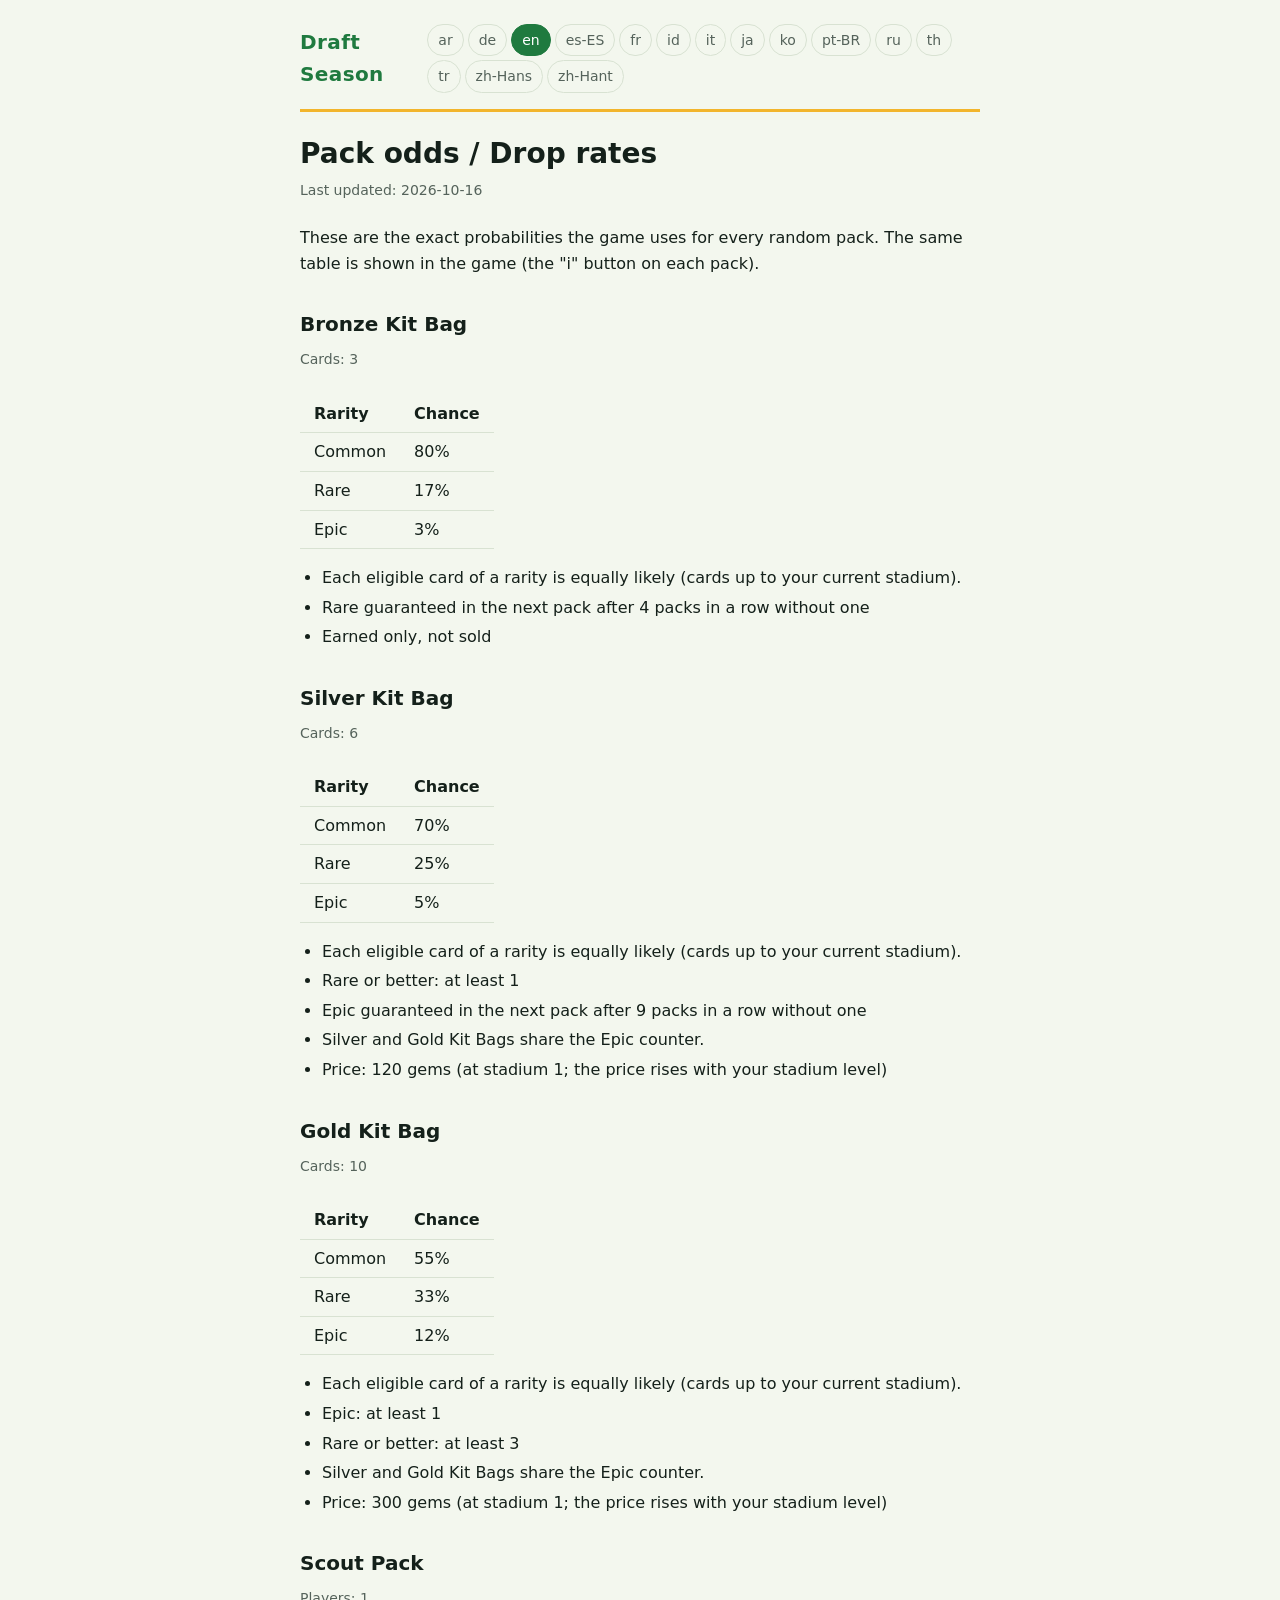
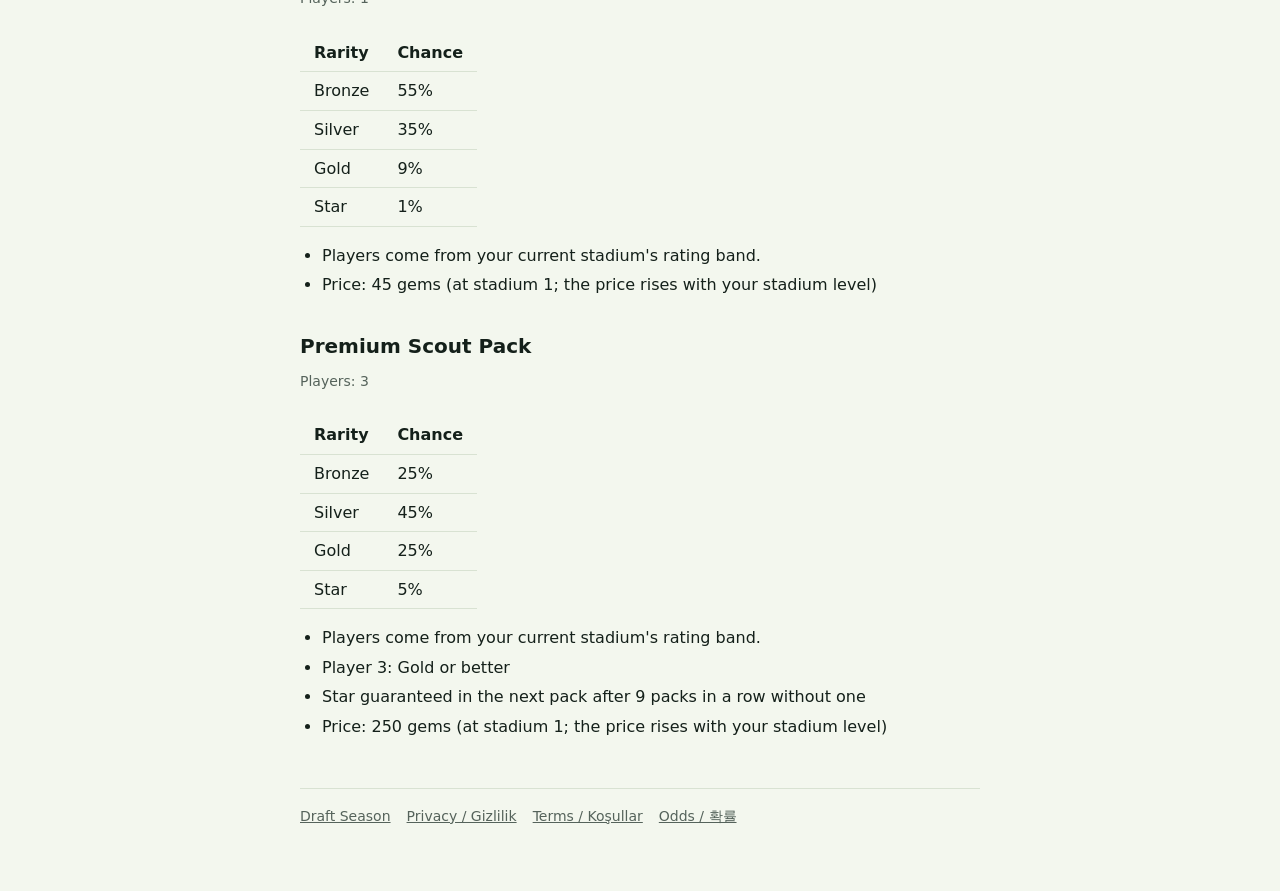
==== odds/index.html @ 4f1995ec "ZTE-602: odds / drop rates page (generated), footer links" ====
<!doctype html>
<html lang="en" data-root="../">
<head>
<meta charset="utf-8">
<meta name="viewport" content="width=device-width, initial-scale=1">
<title>Pack odds / Drop rates · Draft Season</title>
<meta name="description" content="Draft Season pack odds and drop rates.">
<link rel="stylesheet" href="../style.css">
<style>html[data-lang] [lang]:not(html){display:none} html[data-lang="ar"] [lang="ar"]:not(html){display:block} html[data-lang="de"] [lang="de"]:not(html){display:block} html[data-lang="en"] [lang="en"]:not(html){display:block} html[data-lang="es-ES"] [lang="es-ES"]:not(html){display:block} html[data-lang="fr"] [lang="fr"]:not(html){display:block} html[data-lang="id"] [lang="id"]:not(html){display:block} html[data-lang="it"] [lang="it"]:not(html){display:block} html[data-lang="ja"] [lang="ja"]:not(html){display:block} html[data-lang="ko"] [lang="ko"]:not(html){display:block} html[data-lang="pt-BR"] [lang="pt-BR"]:not(html){display:block} html[data-lang="ru"] [lang="ru"]:not(html){display:block} html[data-lang="th"] [lang="th"]:not(html){display:block} html[data-lang="tr"] [lang="tr"]:not(html){display:block} html[data-lang="zh-Hans"] [lang="zh-Hans"]:not(html){display:block} html[data-lang="zh-Hant"] [lang="zh-Hant"]:not(html){display:block} .langs{flex-wrap:wrap} table{border-collapse:collapse;margin:8px 0} td,th{padding:6px 14px;border-bottom:1px solid var(--line);text-align:left} .pack{margin:24px 0}</style>
<!-- GENERATED by Tools/OddsPage/gen_odds_page.py in the game repo from packs.csv. Do not edit by hand. -->
</head>
<body>
<div class="wrap">
<header class="top">
  <a class="brand" href="../">Draft Season</a>
  <nav class="langs" aria-label="Language"><a href="?lang=ar" hreflang="ar">ar</a><a href="?lang=de" hreflang="de">de</a><a href="?lang=en" hreflang="en">en</a><a href="?lang=es-ES" hreflang="es-ES">es-ES</a><a href="?lang=fr" hreflang="fr">fr</a><a href="?lang=id" hreflang="id">id</a><a href="?lang=it" hreflang="it">it</a><a href="?lang=ja" hreflang="ja">ja</a><a href="?lang=ko" hreflang="ko">ko</a><a href="?lang=pt-BR" hreflang="pt-BR">pt-BR</a><a href="?lang=ru" hreflang="ru">ru</a><a href="?lang=th" hreflang="th">th</a><a href="?lang=tr" hreflang="tr">tr</a><a href="?lang=zh-Hans" hreflang="zh-Hans">zh-Hans</a><a href="?lang=zh-Hant" hreflang="zh-Hant">zh-Hant</a></nav>
</header>
<main>
<article lang="ar" dir="rtl"><h1>Pack odds / Drop rates</h1><p class="meta">Last updated: 2026-10-16</p><p>These are the exact probabilities the game uses for every random pack. The same table is shown in the game (the &quot;i&quot; button on each pack).</p><section class="pack"><h2>حقيبة برونزية</h2>
<p class="meta">البطاقات: 3</p>
<table><thead><tr><th>Rarity</th><th>Chance</th></tr></thead><tbody>
<tr><td>عادية</td><td>80%</td></tr>
<tr><td>نادرة</td><td>17%</td></tr>
<tr><td>ملحمية</td><td>3%</td></tr>
</tbody></table><ul>
<li>كل بطاقة مؤهلة من نفس الندرة لها الفرصة نفسها (البطاقات حتى ملعبك الحالي).</li>
<li>نادرة مضمونة في الحزمة التالية بعد 4 حزم متتالية بدونها</li>
<li>تُكسب فقط، لا تُباع</li>
</ul></section><section class="pack"><h2>حقيبة فضية</h2>
<p class="meta">البطاقات: 6</p>
<table><thead><tr><th>Rarity</th><th>Chance</th></tr></thead><tbody>
<tr><td>عادية</td><td>70%</td></tr>
<tr><td>نادرة</td><td>25%</td></tr>
<tr><td>ملحمية</td><td>5%</td></tr>
</tbody></table><ul>
<li>كل بطاقة مؤهلة من نفس الندرة لها الفرصة نفسها (البطاقات حتى ملعبك الحالي).</li>
<li>نادرة أو أفضل: 1 على الأقل</li>
<li>ملحمية مضمونة في الحزمة التالية بعد 9 حزم متتالية بدونها</li>
<li>تتشارك الحقيبتان الفضية والذهبية عدّاد الملحمية.</li>
<li>السعر: 120 جوهرة (at stadium 1; the price rises with your stadium level)</li>
</ul></section><section class="pack"><h2>حقيبة ذهبية</h2>
<p class="meta">البطاقات: 10</p>
<table><thead><tr><th>Rarity</th><th>Chance</th></tr></thead><tbody>
<tr><td>عادية</td><td>55%</td></tr>
<tr><td>نادرة</td><td>33%</td></tr>
<tr><td>ملحمية</td><td>12%</td></tr>
</tbody></table><ul>
<li>كل بطاقة مؤهلة من نفس الندرة لها الفرصة نفسها (البطاقات حتى ملعبك الحالي).</li>
<li>ملحمية: 1 على الأقل</li>
<li>نادرة أو أفضل: 3 على الأقل</li>
<li>تتشارك الحقيبتان الفضية والذهبية عدّاد الملحمية.</li>
<li>السعر: 300 جوهرة (at stadium 1; the price rises with your stadium level)</li>
</ul></section><section class="pack"><h2>حزمة الكشّاف</h2>
<p class="meta">اللاعبون: 1</p>
<table><thead><tr><th>Rarity</th><th>Chance</th></tr></thead><tbody>
<tr><td>برونزي</td><td>55%</td></tr>
<tr><td>فضي</td><td>35%</td></tr>
<tr><td>ذهبي</td><td>9%</td></tr>
<tr><td>نجم</td><td>1%</td></tr>
</tbody></table><ul>
<li>يأتي اللاعبون من نطاق تقييم ملعبك الحالي.</li>
<li>السعر: 45 جوهرة (at stadium 1; the price rises with your stadium level)</li>
</ul></section><section class="pack"><h2>حزمة كشّاف بريميوم</h2>
<p class="meta">اللاعبون: 3</p>
<table><thead><tr><th>Rarity</th><th>Chance</th></tr></thead><tbody>
<tr><td>برونزي</td><td>25%</td></tr>
<tr><td>فضي</td><td>45%</td></tr>
<tr><td>ذهبي</td><td>25%</td></tr>
<tr><td>نجم</td><td>5%</td></tr>
</tbody></table><ul>
<li>يأتي اللاعبون من نطاق تقييم ملعبك الحالي.</li>
<li>اللاعب 3: ذهبي أو أفضل</li>
<li>نجم مضمون في الحزمة التالية بعد 9 حزم متتالية بدونه</li>
<li>السعر: 250 جوهرة (at stadium 1; the price rises with your stadium level)</li>
</ul></section></article>
<article lang="de"><h1>Pack odds / Drop rates</h1><p class="meta">Last updated: 2026-10-16</p><p>These are the exact probabilities the game uses for every random pack. The same table is shown in the game (the &quot;i&quot; button on each pack).</p><section class="pack"><h2>Bronze-Pack</h2>
<p class="meta">Karten: 3</p>
<table><thead><tr><th>Rarity</th><th>Chance</th></tr></thead><tbody>
<tr><td>Gewöhnlich</td><td>80%</td></tr>
<tr><td>Selten</td><td>17%</td></tr>
<tr><td>Episch</td><td>3%</td></tr>
</tbody></table><ul>
<li>Jede passende Karte einer Seltenheit ist gleich wahrscheinlich (Karten bis zu deinem aktuellen Stadion).</li>
<li>Seltene Karte garantiert im nächsten Pack, wenn 4 Packs in Folge keine hatten</li>
<li>Nur verdienbar, nicht käuflich</li>
</ul></section><section class="pack"><h2>Silber-Pack</h2>
<p class="meta">Karten: 6</p>
<table><thead><tr><th>Rarity</th><th>Chance</th></tr></thead><tbody>
<tr><td>Gewöhnlich</td><td>70%</td></tr>
<tr><td>Selten</td><td>25%</td></tr>
<tr><td>Episch</td><td>5%</td></tr>
</tbody></table><ul>
<li>Jede passende Karte einer Seltenheit ist gleich wahrscheinlich (Karten bis zu deinem aktuellen Stadion).</li>
<li>Selten oder besser: mindestens 1</li>
<li>Epische Karte garantiert im nächsten Pack, wenn 9 Packs in Folge keine hatten</li>
<li>Silber- und Gold-Pack teilen sich den Episch-Zähler.</li>
<li>Preis: 120 Edelsteine (at stadium 1; the price rises with your stadium level)</li>
</ul></section><section class="pack"><h2>Gold-Pack</h2>
<p class="meta">Karten: 10</p>
<table><thead><tr><th>Rarity</th><th>Chance</th></tr></thead><tbody>
<tr><td>Gewöhnlich</td><td>55%</td></tr>
<tr><td>Selten</td><td>33%</td></tr>
<tr><td>Episch</td><td>12%</td></tr>
</tbody></table><ul>
<li>Jede passende Karte einer Seltenheit ist gleich wahrscheinlich (Karten bis zu deinem aktuellen Stadion).</li>
<li>Episch: mindestens 1</li>
<li>Selten oder besser: mindestens 3</li>
<li>Silber- und Gold-Pack teilen sich den Episch-Zähler.</li>
<li>Preis: 300 Edelsteine (at stadium 1; the price rises with your stadium level)</li>
</ul></section><section class="pack"><h2>Scout-Pack</h2>
<p class="meta">Spieler: 1</p>
<table><thead><tr><th>Rarity</th><th>Chance</th></tr></thead><tbody>
<tr><td>Bronze</td><td>55%</td></tr>
<tr><td>Silber</td><td>35%</td></tr>
<tr><td>Gold</td><td>9%</td></tr>
<tr><td>Star</td><td>1%</td></tr>
</tbody></table><ul>
<li>Spieler kommen aus dem Wertungsbereich deines aktuellen Stadions.</li>
<li>Preis: 45 Edelsteine (at stadium 1; the price rises with your stadium level)</li>
</ul></section><section class="pack"><h2>Premium-Scout-Pack</h2>
<p class="meta">Spieler: 3</p>
<table><thead><tr><th>Rarity</th><th>Chance</th></tr></thead><tbody>
<tr><td>Bronze</td><td>25%</td></tr>
<tr><td>Silber</td><td>45%</td></tr>
<tr><td>Gold</td><td>25%</td></tr>
<tr><td>Star</td><td>5%</td></tr>
</tbody></table><ul>
<li>Spieler kommen aus dem Wertungsbereich deines aktuellen Stadions.</li>
<li>Spieler 3: Gold oder besser</li>
<li>Star garantiert im nächsten Pack, wenn 9 Packs in Folge keinen hatten</li>
<li>Preis: 250 Edelsteine (at stadium 1; the price rises with your stadium level)</li>
</ul></section></article>
<article lang="en"><h1>Pack odds / Drop rates</h1><p class="meta">Last updated: 2026-10-16</p><p>These are the exact probabilities the game uses for every random pack. The same table is shown in the game (the &quot;i&quot; button on each pack).</p><section class="pack"><h2>Bronze Kit Bag</h2>
<p class="meta">Cards: 3</p>
<table><thead><tr><th>Rarity</th><th>Chance</th></tr></thead><tbody>
<tr><td>Common</td><td>80%</td></tr>
<tr><td>Rare</td><td>17%</td></tr>
<tr><td>Epic</td><td>3%</td></tr>
</tbody></table><ul>
<li>Each eligible card of a rarity is equally likely (cards up to your current stadium).</li>
<li>Rare guaranteed in the next pack after 4 packs in a row without one</li>
<li>Earned only, not sold</li>
</ul></section><section class="pack"><h2>Silver Kit Bag</h2>
<p class="meta">Cards: 6</p>
<table><thead><tr><th>Rarity</th><th>Chance</th></tr></thead><tbody>
<tr><td>Common</td><td>70%</td></tr>
<tr><td>Rare</td><td>25%</td></tr>
<tr><td>Epic</td><td>5%</td></tr>
</tbody></table><ul>
<li>Each eligible card of a rarity is equally likely (cards up to your current stadium).</li>
<li>Rare or better: at least 1</li>
<li>Epic guaranteed in the next pack after 9 packs in a row without one</li>
<li>Silver and Gold Kit Bags share the Epic counter.</li>
<li>Price: 120 gems (at stadium 1; the price rises with your stadium level)</li>
</ul></section><section class="pack"><h2>Gold Kit Bag</h2>
<p class="meta">Cards: 10</p>
<table><thead><tr><th>Rarity</th><th>Chance</th></tr></thead><tbody>
<tr><td>Common</td><td>55%</td></tr>
<tr><td>Rare</td><td>33%</td></tr>
<tr><td>Epic</td><td>12%</td></tr>
</tbody></table><ul>
<li>Each eligible card of a rarity is equally likely (cards up to your current stadium).</li>
<li>Epic: at least 1</li>
<li>Rare or better: at least 3</li>
<li>Silver and Gold Kit Bags share the Epic counter.</li>
<li>Price: 300 gems (at stadium 1; the price rises with your stadium level)</li>
</ul></section><section class="pack"><h2>Scout Pack</h2>
<p class="meta">Players: 1</p>
<table><thead><tr><th>Rarity</th><th>Chance</th></tr></thead><tbody>
<tr><td>Bronze</td><td>55%</td></tr>
<tr><td>Silver</td><td>35%</td></tr>
<tr><td>Gold</td><td>9%</td></tr>
<tr><td>Star</td><td>1%</td></tr>
</tbody></table><ul>
<li>Players come from your current stadium&#x27;s rating band.</li>
<li>Price: 45 gems (at stadium 1; the price rises with your stadium level)</li>
</ul></section><section class="pack"><h2>Premium Scout Pack</h2>
<p class="meta">Players: 3</p>
<table><thead><tr><th>Rarity</th><th>Chance</th></tr></thead><tbody>
<tr><td>Bronze</td><td>25%</td></tr>
<tr><td>Silver</td><td>45%</td></tr>
<tr><td>Gold</td><td>25%</td></tr>
<tr><td>Star</td><td>5%</td></tr>
</tbody></table><ul>
<li>Players come from your current stadium&#x27;s rating band.</li>
<li>Player 3: Gold or better</li>
<li>Star guaranteed in the next pack after 9 packs in a row without one</li>
<li>Price: 250 gems (at stadium 1; the price rises with your stadium level)</li>
</ul></section></article>
<article lang="es-ES"><h1>Pack odds / Drop rates</h1><p class="meta">Last updated: 2026-10-16</p><p>These are the exact probabilities the game uses for every random pack. The same table is shown in the game (the &quot;i&quot; button on each pack).</p><section class="pack"><h2>Bolsa de equipación de bronce</h2>
<p class="meta">Cartas: 3</p>
<table><thead><tr><th>Rarity</th><th>Chance</th></tr></thead><tbody>
<tr><td>Común</td><td>80%</td></tr>
<tr><td>Rara</td><td>17%</td></tr>
<tr><td>Épica</td><td>3%</td></tr>
</tbody></table><ul>
<li>Cada carta elegible de una rareza tiene la misma probabilidad (cartas hasta tu estadio actual).</li>
<li>Rara garantizada en el siguiente sobre tras 4 sobres seguidos sin ninguna</li>
<li>Solo se gana, no se vende</li>
</ul></section><section class="pack"><h2>Bolsa de equipación de plata</h2>
<p class="meta">Cartas: 6</p>
<table><thead><tr><th>Rarity</th><th>Chance</th></tr></thead><tbody>
<tr><td>Común</td><td>70%</td></tr>
<tr><td>Rara</td><td>25%</td></tr>
<tr><td>Épica</td><td>5%</td></tr>
</tbody></table><ul>
<li>Cada carta elegible de una rareza tiene la misma probabilidad (cartas hasta tu estadio actual).</li>
<li>Rara o mejor: al menos 1</li>
<li>Épica garantizada en el siguiente sobre tras 9 sobres seguidos sin ninguna</li>
<li>Las bolsas de equipación de plata y de oro comparten el contador de épicas.</li>
<li>Precio: 120 gemas (at stadium 1; the price rises with your stadium level)</li>
</ul></section><section class="pack"><h2>Bolsa de equipación de oro</h2>
<p class="meta">Cartas: 10</p>
<table><thead><tr><th>Rarity</th><th>Chance</th></tr></thead><tbody>
<tr><td>Común</td><td>55%</td></tr>
<tr><td>Rara</td><td>33%</td></tr>
<tr><td>Épica</td><td>12%</td></tr>
</tbody></table><ul>
<li>Cada carta elegible de una rareza tiene la misma probabilidad (cartas hasta tu estadio actual).</li>
<li>Épica: al menos 1</li>
<li>Rara o mejor: al menos 3</li>
<li>Las bolsas de equipación de plata y de oro comparten el contador de épicas.</li>
<li>Precio: 300 gemas (at stadium 1; the price rises with your stadium level)</li>
</ul></section><section class="pack"><h2>Sobre de ojeador</h2>
<p class="meta">Jugadores: 1</p>
<table><thead><tr><th>Rarity</th><th>Chance</th></tr></thead><tbody>
<tr><td>Bronce</td><td>55%</td></tr>
<tr><td>Plata</td><td>35%</td></tr>
<tr><td>Oro</td><td>9%</td></tr>
<tr><td>Estrella</td><td>1%</td></tr>
</tbody></table><ul>
<li>Los jugadores salen de la franja de valoración de tu estadio actual.</li>
<li>Precio: 45 gemas (at stadium 1; the price rises with your stadium level)</li>
</ul></section><section class="pack"><h2>Sobre de ojeador Premium</h2>
<p class="meta">Jugadores: 3</p>
<table><thead><tr><th>Rarity</th><th>Chance</th></tr></thead><tbody>
<tr><td>Bronce</td><td>25%</td></tr>
<tr><td>Plata</td><td>45%</td></tr>
<tr><td>Oro</td><td>25%</td></tr>
<tr><td>Estrella</td><td>5%</td></tr>
</tbody></table><ul>
<li>Los jugadores salen de la franja de valoración de tu estadio actual.</li>
<li>Jugador 3: Oro o mejor</li>
<li>Estrella garantizada en el siguiente sobre tras 9 sobres seguidos sin ninguna</li>
<li>Precio: 250 gemas (at stadium 1; the price rises with your stadium level)</li>
</ul></section></article>
<article lang="fr"><h1>Pack odds / Drop rates</h1><p class="meta">Last updated: 2026-10-16</p><p>These are the exact probabilities the game uses for every random pack. The same table is shown in the game (the &quot;i&quot; button on each pack).</p><section class="pack"><h2>Pack bronze</h2>
<p class="meta">Cartes : 3</p>
<table><thead><tr><th>Rarity</th><th>Chance</th></tr></thead><tbody>
<tr><td>Commune</td><td>80%</td></tr>
<tr><td>Rare</td><td>17%</td></tr>
<tr><td>Épique</td><td>3%</td></tr>
</tbody></table><ul>
<li>Chaque carte éligible d&#x27;une rareté a la même chance (cartes jusqu&#x27;à ton stade actuel).</li>
<li>Rare garantie dans le prochain pack après 4 packs d&#x27;affilée sans rare</li>
<li>Uniquement à gagner, non vendu</li>
</ul></section><section class="pack"><h2>Pack argent</h2>
<p class="meta">Cartes : 6</p>
<table><thead><tr><th>Rarity</th><th>Chance</th></tr></thead><tbody>
<tr><td>Commune</td><td>70%</td></tr>
<tr><td>Rare</td><td>25%</td></tr>
<tr><td>Épique</td><td>5%</td></tr>
</tbody></table><ul>
<li>Chaque carte éligible d&#x27;une rareté a la même chance (cartes jusqu&#x27;à ton stade actuel).</li>
<li>Rare ou mieux : au moins 1</li>
<li>Épique garantie dans le prochain pack après 9 packs d&#x27;affilée sans épique</li>
<li>Les packs argent et or partagent le compteur épique.</li>
<li>Prix : 120 gemmes (at stadium 1; the price rises with your stadium level)</li>
</ul></section><section class="pack"><h2>Pack or</h2>
<p class="meta">Cartes : 10</p>
<table><thead><tr><th>Rarity</th><th>Chance</th></tr></thead><tbody>
<tr><td>Commune</td><td>55%</td></tr>
<tr><td>Rare</td><td>33%</td></tr>
<tr><td>Épique</td><td>12%</td></tr>
</tbody></table><ul>
<li>Chaque carte éligible d&#x27;une rareté a la même chance (cartes jusqu&#x27;à ton stade actuel).</li>
<li>Épique : au moins 1</li>
<li>Rare ou mieux : au moins 3</li>
<li>Les packs argent et or partagent le compteur épique.</li>
<li>Prix : 300 gemmes (at stadium 1; the price rises with your stadium level)</li>
</ul></section><section class="pack"><h2>Pack Scout</h2>
<p class="meta">Joueurs : 1</p>
<table><thead><tr><th>Rarity</th><th>Chance</th></tr></thead><tbody>
<tr><td>Bronze</td><td>55%</td></tr>
<tr><td>Argent</td><td>35%</td></tr>
<tr><td>Or</td><td>9%</td></tr>
<tr><td>Star</td><td>1%</td></tr>
</tbody></table><ul>
<li>Les joueurs viennent de la tranche de niveau de ton stade actuel.</li>
<li>Prix : 45 gemmes (at stadium 1; the price rises with your stadium level)</li>
</ul></section><section class="pack"><h2>Pack Scout Premium</h2>
<p class="meta">Joueurs : 3</p>
<table><thead><tr><th>Rarity</th><th>Chance</th></tr></thead><tbody>
<tr><td>Bronze</td><td>25%</td></tr>
<tr><td>Argent</td><td>45%</td></tr>
<tr><td>Or</td><td>25%</td></tr>
<tr><td>Star</td><td>5%</td></tr>
</tbody></table><ul>
<li>Les joueurs viennent de la tranche de niveau de ton stade actuel.</li>
<li>Joueur 3 : Or ou mieux</li>
<li>Star garantie dans le prochain pack après 9 packs d&#x27;affilée sans star</li>
<li>Prix : 250 gemmes (at stadium 1; the price rises with your stadium level)</li>
</ul></section></article>
<article lang="id"><h1>Pack odds / Drop rates</h1><p class="meta">Last updated: 2026-10-16</p><p>These are the exact probabilities the game uses for every random pack. The same table is shown in the game (the &quot;i&quot; button on each pack).</p><section class="pack"><h2>Tas Kit Perunggu</h2>
<p class="meta">Kartu: 3</p>
<table><thead><tr><th>Rarity</th><th>Chance</th></tr></thead><tbody>
<tr><td>Biasa</td><td>80%</td></tr>
<tr><td>Langka</td><td>17%</td></tr>
<tr><td>Epik</td><td>3%</td></tr>
</tbody></table><ul>
<li>Setiap kartu yang memenuhi syarat dalam satu kelangkaan berpeluang sama (kartu hingga stadionmu saat ini).</li>
<li>Langka dijamin di paket berikutnya setelah 4 paket berturut-turut tanpa langka</li>
<li>Hanya didapat, tidak dijual</li>
</ul></section><section class="pack"><h2>Tas Kit Perak</h2>
<p class="meta">Kartu: 6</p>
<table><thead><tr><th>Rarity</th><th>Chance</th></tr></thead><tbody>
<tr><td>Biasa</td><td>70%</td></tr>
<tr><td>Langka</td><td>25%</td></tr>
<tr><td>Epik</td><td>5%</td></tr>
</tbody></table><ul>
<li>Setiap kartu yang memenuhi syarat dalam satu kelangkaan berpeluang sama (kartu hingga stadionmu saat ini).</li>
<li>Langka atau lebih: minimal 1</li>
<li>Epik dijamin di paket berikutnya setelah 9 paket berturut-turut tanpa epik</li>
<li>Tas Perak dan Emas berbagi penghitung Epik.</li>
<li>Harga: 120 permata (at stadium 1; the price rises with your stadium level)</li>
</ul></section><section class="pack"><h2>Tas Kit Emas</h2>
<p class="meta">Kartu: 10</p>
<table><thead><tr><th>Rarity</th><th>Chance</th></tr></thead><tbody>
<tr><td>Biasa</td><td>55%</td></tr>
<tr><td>Langka</td><td>33%</td></tr>
<tr><td>Epik</td><td>12%</td></tr>
</tbody></table><ul>
<li>Setiap kartu yang memenuhi syarat dalam satu kelangkaan berpeluang sama (kartu hingga stadionmu saat ini).</li>
<li>Epik: minimal 1</li>
<li>Langka atau lebih: minimal 3</li>
<li>Tas Perak dan Emas berbagi penghitung Epik.</li>
<li>Harga: 300 permata (at stadium 1; the price rises with your stadium level)</li>
</ul></section><section class="pack"><h2>Paket Scout</h2>
<p class="meta">Pemain: 1</p>
<table><thead><tr><th>Rarity</th><th>Chance</th></tr></thead><tbody>
<tr><td>Perunggu</td><td>55%</td></tr>
<tr><td>Perak</td><td>35%</td></tr>
<tr><td>Emas</td><td>9%</td></tr>
<tr><td>Bintang</td><td>1%</td></tr>
</tbody></table><ul>
<li>Pemain berasal dari rentang rating stadionmu saat ini.</li>
<li>Harga: 45 permata (at stadium 1; the price rises with your stadium level)</li>
</ul></section><section class="pack"><h2>Paket Scout Premium</h2>
<p class="meta">Pemain: 3</p>
<table><thead><tr><th>Rarity</th><th>Chance</th></tr></thead><tbody>
<tr><td>Perunggu</td><td>25%</td></tr>
<tr><td>Perak</td><td>45%</td></tr>
<tr><td>Emas</td><td>25%</td></tr>
<tr><td>Bintang</td><td>5%</td></tr>
</tbody></table><ul>
<li>Pemain berasal dari rentang rating stadionmu saat ini.</li>
<li>Pemain 3: Emas atau lebih</li>
<li>Bintang dijamin di paket berikutnya setelah 9 paket berturut-turut tanpa bintang</li>
<li>Harga: 250 permata (at stadium 1; the price rises with your stadium level)</li>
</ul></section></article>
<article lang="it"><h1>Pack odds / Drop rates</h1><p class="meta">Last updated: 2026-10-16</p><p>These are the exact probabilities the game uses for every random pack. The same table is shown in the game (the &quot;i&quot; button on each pack).</p><section class="pack"><h2>Borsa kit bronzo</h2>
<p class="meta">Carte: 3</p>
<table><thead><tr><th>Rarity</th><th>Chance</th></tr></thead><tbody>
<tr><td>Comune</td><td>80%</td></tr>
<tr><td>Rara</td><td>17%</td></tr>
<tr><td>Epica</td><td>3%</td></tr>
</tbody></table><ul>
<li>Ogni carta idonea di una rarità ha la stessa probabilità (carte fino al tuo stadio attuale).</li>
<li>Rara garantita nel pacchetto successivo dopo 4 pacchetti di fila senza</li>
<li>Solo da guadagnare, non in vendita</li>
</ul></section><section class="pack"><h2>Borsa kit argento</h2>
<p class="meta">Carte: 6</p>
<table><thead><tr><th>Rarity</th><th>Chance</th></tr></thead><tbody>
<tr><td>Comune</td><td>70%</td></tr>
<tr><td>Rara</td><td>25%</td></tr>
<tr><td>Epica</td><td>5%</td></tr>
</tbody></table><ul>
<li>Ogni carta idonea di una rarità ha la stessa probabilità (carte fino al tuo stadio attuale).</li>
<li>Rara o superiore: almeno 1</li>
<li>Epica garantita nel pacchetto successivo dopo 9 pacchetti di fila senza</li>
<li>Le borse kit argento e oro condividono il contatore epico.</li>
<li>Prezzo: 120 gemme (at stadium 1; the price rises with your stadium level)</li>
</ul></section><section class="pack"><h2>Borsa kit oro</h2>
<p class="meta">Carte: 10</p>
<table><thead><tr><th>Rarity</th><th>Chance</th></tr></thead><tbody>
<tr><td>Comune</td><td>55%</td></tr>
<tr><td>Rara</td><td>33%</td></tr>
<tr><td>Epica</td><td>12%</td></tr>
</tbody></table><ul>
<li>Ogni carta idonea di una rarità ha la stessa probabilità (carte fino al tuo stadio attuale).</li>
<li>Epica: almeno 1</li>
<li>Rara o superiore: almeno 3</li>
<li>Le borse kit argento e oro condividono il contatore epico.</li>
<li>Prezzo: 300 gemme (at stadium 1; the price rises with your stadium level)</li>
</ul></section><section class="pack"><h2>Pacchetto Scout</h2>
<p class="meta">Giocatori: 1</p>
<table><thead><tr><th>Rarity</th><th>Chance</th></tr></thead><tbody>
<tr><td>Bronzo</td><td>55%</td></tr>
<tr><td>Argento</td><td>35%</td></tr>
<tr><td>Oro</td><td>9%</td></tr>
<tr><td>Stella</td><td>1%</td></tr>
</tbody></table><ul>
<li>I giocatori arrivano dalla fascia di valutazione del tuo stadio attuale.</li>
<li>Prezzo: 45 gemme (at stadium 1; the price rises with your stadium level)</li>
</ul></section><section class="pack"><h2>Pacchetto Scout Premium</h2>
<p class="meta">Giocatori: 3</p>
<table><thead><tr><th>Rarity</th><th>Chance</th></tr></thead><tbody>
<tr><td>Bronzo</td><td>25%</td></tr>
<tr><td>Argento</td><td>45%</td></tr>
<tr><td>Oro</td><td>25%</td></tr>
<tr><td>Stella</td><td>5%</td></tr>
</tbody></table><ul>
<li>I giocatori arrivano dalla fascia di valutazione del tuo stadio attuale.</li>
<li>Giocatore 3: Oro o superiore</li>
<li>Stella garantita nel pacchetto successivo dopo 9 pacchetti di fila senza</li>
<li>Prezzo: 250 gemme (at stadium 1; the price rises with your stadium level)</li>
</ul></section></article>
<article lang="ja"><h1>Pack odds / Drop rates</h1><p class="meta">Last updated: 2026-10-16</p><p>These are the exact probabilities the game uses for every random pack. The same table is shown in the game (the &quot;i&quot; button on each pack).</p><section class="pack"><h2>ブロンズキットバッグ</h2>
<p class="meta">カード: 3</p>
<table><thead><tr><th>Rarity</th><th>Chance</th></tr></thead><tbody>
<tr><td>コモン</td><td>80%</td></tr>
<tr><td>レア</td><td>17%</td></tr>
<tr><td>エピック</td><td>3%</td></tr>
</tbody></table><ul>
<li>同じレアリティの対象カードはすべて同じ確率です(現在のスタジアムまでのカード)。</li>
<li>4パック連続でレアなしなら次のパックでレア確定</li>
<li>入手のみ・販売なし</li>
</ul></section><section class="pack"><h2>シルバーキットバッグ</h2>
<p class="meta">カード: 6</p>
<table><thead><tr><th>Rarity</th><th>Chance</th></tr></thead><tbody>
<tr><td>コモン</td><td>70%</td></tr>
<tr><td>レア</td><td>25%</td></tr>
<tr><td>エピック</td><td>5%</td></tr>
</tbody></table><ul>
<li>同じレアリティの対象カードはすべて同じ確率です(現在のスタジアムまでのカード)。</li>
<li>レア以上: 最低1枚</li>
<li>9パック連続でエピックなしなら次のパックでエピック確定</li>
<li>シルバーとゴールドのバッグはエピックカウンターを共有します。</li>
<li>価格: ジェム120 (at stadium 1; the price rises with your stadium level)</li>
</ul></section><section class="pack"><h2>ゴールドキットバッグ</h2>
<p class="meta">カード: 10</p>
<table><thead><tr><th>Rarity</th><th>Chance</th></tr></thead><tbody>
<tr><td>コモン</td><td>55%</td></tr>
<tr><td>レア</td><td>33%</td></tr>
<tr><td>エピック</td><td>12%</td></tr>
</tbody></table><ul>
<li>同じレアリティの対象カードはすべて同じ確率です(現在のスタジアムまでのカード)。</li>
<li>エピック: 最低1枚</li>
<li>レア以上: 最低3枚</li>
<li>シルバーとゴールドのバッグはエピックカウンターを共有します。</li>
<li>価格: ジェム300 (at stadium 1; the price rises with your stadium level)</li>
</ul></section><section class="pack"><h2>スカウトパック</h2>
<p class="meta">選手: 1</p>
<table><thead><tr><th>Rarity</th><th>Chance</th></tr></thead><tbody>
<tr><td>ブロンズ</td><td>55%</td></tr>
<tr><td>シルバー</td><td>35%</td></tr>
<tr><td>ゴールド</td><td>9%</td></tr>
<tr><td>スター</td><td>1%</td></tr>
</tbody></table><ul>
<li>選手は現在のスタジアムの能力帯から選ばれます。</li>
<li>価格: ジェム45 (at stadium 1; the price rises with your stadium level)</li>
</ul></section><section class="pack"><h2>プレミアムスカウトパック</h2>
<p class="meta">選手: 3</p>
<table><thead><tr><th>Rarity</th><th>Chance</th></tr></thead><tbody>
<tr><td>ブロンズ</td><td>25%</td></tr>
<tr><td>シルバー</td><td>45%</td></tr>
<tr><td>ゴールド</td><td>25%</td></tr>
<tr><td>スター</td><td>5%</td></tr>
</tbody></table><ul>
<li>選手は現在のスタジアムの能力帯から選ばれます。</li>
<li>3人目: ゴールド以上</li>
<li>9パック連続でスターなしなら次のパックでスター確定</li>
<li>価格: ジェム250 (at stadium 1; the price rises with your stadium level)</li>
</ul></section></article>
<article lang="ko"><h1>팩 확률 / 드롭 확률</h1><p class="meta">최종 업데이트: 2026-10-16</p><p>게임에서 모든 랜덤 팩에 실제로 사용하는 확률입니다. 게임 내 각 팩의 &quot;i&quot; 버튼에서도 같은 표를 볼 수 있습니다.</p><section class="pack"><h2>브론즈 키트백</h2>
<p class="meta">카드: 3</p>
<table><thead><tr><th>등급</th><th>확률</th></tr></thead><tbody>
<tr><td>일반</td><td>80%</td></tr>
<tr><td>레어</td><td>17%</td></tr>
<tr><td>에픽</td><td>3%</td></tr>
</tbody></table><ul>
<li>같은 등급의 대상 카드는 모두 확률이 같습니다(현재 스타디움까지의 카드).</li>
<li>4팩 연속 레어가 없으면 다음 팩에 레어 확정</li>
<li>획득 전용, 판매 안 함</li>
</ul></section><section class="pack"><h2>실버 키트백</h2>
<p class="meta">카드: 6</p>
<table><thead><tr><th>등급</th><th>확률</th></tr></thead><tbody>
<tr><td>일반</td><td>70%</td></tr>
<tr><td>레어</td><td>25%</td></tr>
<tr><td>에픽</td><td>5%</td></tr>
</tbody></table><ul>
<li>같은 등급의 대상 카드는 모두 확률이 같습니다(현재 스타디움까지의 카드).</li>
<li>레어 이상: 최소 1장</li>
<li>9팩 연속 에픽이 없으면 다음 팩에 에픽 확정</li>
<li>실버와 골드 키트백은 에픽 카운터를 공유합니다.</li>
<li>가격: 보석 120 (스타디움 1 기준, 스타디움 레벨에 따라 가격이 오릅니다)</li>
</ul></section><section class="pack"><h2>골드 키트백</h2>
<p class="meta">카드: 10</p>
<table><thead><tr><th>등급</th><th>확률</th></tr></thead><tbody>
<tr><td>일반</td><td>55%</td></tr>
<tr><td>레어</td><td>33%</td></tr>
<tr><td>에픽</td><td>12%</td></tr>
</tbody></table><ul>
<li>같은 등급의 대상 카드는 모두 확률이 같습니다(현재 스타디움까지의 카드).</li>
<li>에픽: 최소 1장</li>
<li>레어 이상: 최소 3장</li>
<li>실버와 골드 키트백은 에픽 카운터를 공유합니다.</li>
<li>가격: 보석 300 (스타디움 1 기준, 스타디움 레벨에 따라 가격이 오릅니다)</li>
</ul></section><section class="pack"><h2>스카우트 팩</h2>
<p class="meta">선수: 1</p>
<table><thead><tr><th>등급</th><th>확률</th></tr></thead><tbody>
<tr><td>브론즈</td><td>55%</td></tr>
<tr><td>실버</td><td>35%</td></tr>
<tr><td>골드</td><td>9%</td></tr>
<tr><td>스타</td><td>1%</td></tr>
</tbody></table><ul>
<li>선수는 현재 스타디움의 능력치 구간에서 나옵니다.</li>
<li>가격: 보석 45 (스타디움 1 기준, 스타디움 레벨에 따라 가격이 오릅니다)</li>
</ul></section><section class="pack"><h2>프리미엄 스카우트 팩</h2>
<p class="meta">선수: 3</p>
<table><thead><tr><th>등급</th><th>확률</th></tr></thead><tbody>
<tr><td>브론즈</td><td>25%</td></tr>
<tr><td>실버</td><td>45%</td></tr>
<tr><td>골드</td><td>25%</td></tr>
<tr><td>스타</td><td>5%</td></tr>
</tbody></table><ul>
<li>선수는 현재 스타디움의 능력치 구간에서 나옵니다.</li>
<li>3번째 선수: 골드 이상</li>
<li>9팩 연속 스타가 없으면 다음 팩에 스타 확정</li>
<li>가격: 보석 250 (스타디움 1 기준, 스타디움 레벨에 따라 가격이 오릅니다)</li>
</ul></section></article>
<article lang="pt-BR"><h1>Pack odds / Drop rates</h1><p class="meta">Last updated: 2026-10-16</p><p>These are the exact probabilities the game uses for every random pack. The same table is shown in the game (the &quot;i&quot; button on each pack).</p><section class="pack"><h2>Mala de equipamento bronze</h2>
<p class="meta">Cartas: 3</p>
<table><thead><tr><th>Rarity</th><th>Chance</th></tr></thead><tbody>
<tr><td>Comum</td><td>80%</td></tr>
<tr><td>Rara</td><td>17%</td></tr>
<tr><td>Épica</td><td>3%</td></tr>
</tbody></table><ul>
<li>Cada carta elegível de uma raridade tem a mesma chance (cartas até o seu estádio atual).</li>
<li>Rara garantida no próximo pacote após 4 pacotes seguidos sem nenhuma</li>
<li>Só se ganha, não é vendido</li>
</ul></section><section class="pack"><h2>Mala de equipamento prata</h2>
<p class="meta">Cartas: 6</p>
<table><thead><tr><th>Rarity</th><th>Chance</th></tr></thead><tbody>
<tr><td>Comum</td><td>70%</td></tr>
<tr><td>Rara</td><td>25%</td></tr>
<tr><td>Épica</td><td>5%</td></tr>
</tbody></table><ul>
<li>Cada carta elegível de uma raridade tem a mesma chance (cartas até o seu estádio atual).</li>
<li>Rara ou melhor: pelo menos 1</li>
<li>Épica garantida no próximo pacote após 9 pacotes seguidos sem nenhuma</li>
<li>As malas prata e ouro compartilham o contador de épica.</li>
<li>Preço: 120 gemas (at stadium 1; the price rises with your stadium level)</li>
</ul></section><section class="pack"><h2>Mala de equipamento ouro</h2>
<p class="meta">Cartas: 10</p>
<table><thead><tr><th>Rarity</th><th>Chance</th></tr></thead><tbody>
<tr><td>Comum</td><td>55%</td></tr>
<tr><td>Rara</td><td>33%</td></tr>
<tr><td>Épica</td><td>12%</td></tr>
</tbody></table><ul>
<li>Cada carta elegível de uma raridade tem a mesma chance (cartas até o seu estádio atual).</li>
<li>Épica: pelo menos 1</li>
<li>Rara ou melhor: pelo menos 3</li>
<li>As malas prata e ouro compartilham o contador de épica.</li>
<li>Preço: 300 gemas (at stadium 1; the price rises with your stadium level)</li>
</ul></section><section class="pack"><h2>Pacote Olheiro</h2>
<p class="meta">Jogadores: 1</p>
<table><thead><tr><th>Rarity</th><th>Chance</th></tr></thead><tbody>
<tr><td>Bronze</td><td>55%</td></tr>
<tr><td>Prata</td><td>35%</td></tr>
<tr><td>Ouro</td><td>9%</td></tr>
<tr><td>Estrela</td><td>1%</td></tr>
</tbody></table><ul>
<li>Os jogadores vêm da faixa de avaliação do seu estádio atual.</li>
<li>Preço: 45 gemas (at stadium 1; the price rises with your stadium level)</li>
</ul></section><section class="pack"><h2>Pacote Olheiro Premium</h2>
<p class="meta">Jogadores: 3</p>
<table><thead><tr><th>Rarity</th><th>Chance</th></tr></thead><tbody>
<tr><td>Bronze</td><td>25%</td></tr>
<tr><td>Prata</td><td>45%</td></tr>
<tr><td>Ouro</td><td>25%</td></tr>
<tr><td>Estrela</td><td>5%</td></tr>
</tbody></table><ul>
<li>Os jogadores vêm da faixa de avaliação do seu estádio atual.</li>
<li>Jogador 3: Ouro ou melhor</li>
<li>Estrela garantida no próximo pacote após 9 pacotes seguidos sem nenhuma</li>
<li>Preço: 250 gemas (at stadium 1; the price rises with your stadium level)</li>
</ul></section></article>
<article lang="ru"><h1>Pack odds / Drop rates</h1><p class="meta">Last updated: 2026-10-16</p><p>These are the exact probabilities the game uses for every random pack. The same table is shown in the game (the &quot;i&quot; button on each pack).</p><section class="pack"><h2>Бронзовый комплект</h2>
<p class="meta">Карты: 3</p>
<table><thead><tr><th>Rarity</th><th>Chance</th></tr></thead><tbody>
<tr><td>Обычная</td><td>80%</td></tr>
<tr><td>Редкая</td><td>17%</td></tr>
<tr><td>Эпическая</td><td>3%</td></tr>
</tbody></table><ul>
<li>Все доступные карты одной редкости выпадают с равным шансом (карты до твоего текущего стадиона).</li>
<li>Редкая гарантирована в следующем наборе после 4 наборов подряд без неё</li>
<li>Только награда, не продаётся</li>
</ul></section><section class="pack"><h2>Серебряный комплект</h2>
<p class="meta">Карты: 6</p>
<table><thead><tr><th>Rarity</th><th>Chance</th></tr></thead><tbody>
<tr><td>Обычная</td><td>70%</td></tr>
<tr><td>Редкая</td><td>25%</td></tr>
<tr><td>Эпическая</td><td>5%</td></tr>
</tbody></table><ul>
<li>Все доступные карты одной редкости выпадают с равным шансом (карты до твоего текущего стадиона).</li>
<li>Редкая или выше: не меньше 1</li>
<li>Эпическая гарантирована в следующем наборе после 9 наборов подряд без неё</li>
<li>Серебряный и золотой комплекты делят счётчик эпических.</li>
<li>Цена: 120 кристаллов (at stadium 1; the price rises with your stadium level)</li>
</ul></section><section class="pack"><h2>Золотой комплект</h2>
<p class="meta">Карты: 10</p>
<table><thead><tr><th>Rarity</th><th>Chance</th></tr></thead><tbody>
<tr><td>Обычная</td><td>55%</td></tr>
<tr><td>Редкая</td><td>33%</td></tr>
<tr><td>Эпическая</td><td>12%</td></tr>
</tbody></table><ul>
<li>Все доступные карты одной редкости выпадают с равным шансом (карты до твоего текущего стадиона).</li>
<li>Эпическая: не меньше 1</li>
<li>Редкая или выше: не меньше 3</li>
<li>Серебряный и золотой комплекты делят счётчик эпических.</li>
<li>Цена: 300 кристаллов (at stadium 1; the price rises with your stadium level)</li>
</ul></section><section class="pack"><h2>Набор скаута</h2>
<p class="meta">Игроки: 1</p>
<table><thead><tr><th>Rarity</th><th>Chance</th></tr></thead><tbody>
<tr><td>Бронза</td><td>55%</td></tr>
<tr><td>Серебро</td><td>35%</td></tr>
<tr><td>Золото</td><td>9%</td></tr>
<tr><td>Звезда</td><td>1%</td></tr>
</tbody></table><ul>
<li>Игроки берутся из диапазона рейтинга твоего текущего стадиона.</li>
<li>Цена: 45 кристаллов (at stadium 1; the price rises with your stadium level)</li>
</ul></section><section class="pack"><h2>Набор премиум-скаута</h2>
<p class="meta">Игроки: 3</p>
<table><thead><tr><th>Rarity</th><th>Chance</th></tr></thead><tbody>
<tr><td>Бронза</td><td>25%</td></tr>
<tr><td>Серебро</td><td>45%</td></tr>
<tr><td>Золото</td><td>25%</td></tr>
<tr><td>Звезда</td><td>5%</td></tr>
</tbody></table><ul>
<li>Игроки берутся из диапазона рейтинга твоего текущего стадиона.</li>
<li>Игрок 3: золото или выше</li>
<li>Звезда гарантирована в следующем наборе после 9 наборов подряд без неё</li>
<li>Цена: 250 кристаллов (at stadium 1; the price rises with your stadium level)</li>
</ul></section></article>
<article lang="th"><h1>Pack odds / Drop rates</h1><p class="meta">Last updated: 2026-10-16</p><p>These are the exact probabilities the game uses for every random pack. The same table is shown in the game (the &quot;i&quot; button on each pack).</p><section class="pack"><h2>ถุงชุดบรอนซ์</h2>
<p class="meta">การ์ด: 3</p>
<table><thead><tr><th>Rarity</th><th>Chance</th></tr></thead><tbody>
<tr><td>ธรรมดา</td><td>80%</td></tr>
<tr><td>หายาก</td><td>17%</td></tr>
<tr><td>เอปิก</td><td>3%</td></tr>
</tbody></table><ul>
<li>การ์ดที่มีสิทธิ์ในระดับความหายากเดียวกันมีโอกาสเท่ากันทุกใบ (การ์ดจนถึงสนามปัจจุบันของคุณ)</li>
<li>รับประกันหายากในแพ็กถัดไป หากเปิดมาแล้ว 4 แพ็กติดกันโดยไม่ได้</li>
<li>ได้รับเท่านั้น ไม่มีขาย</li>
</ul></section><section class="pack"><h2>ถุงชุดซิลเวอร์</h2>
<p class="meta">การ์ด: 6</p>
<table><thead><tr><th>Rarity</th><th>Chance</th></tr></thead><tbody>
<tr><td>ธรรมดา</td><td>70%</td></tr>
<tr><td>หายาก</td><td>25%</td></tr>
<tr><td>เอปิก</td><td>5%</td></tr>
</tbody></table><ul>
<li>การ์ดที่มีสิทธิ์ในระดับความหายากเดียวกันมีโอกาสเท่ากันทุกใบ (การ์ดจนถึงสนามปัจจุบันของคุณ)</li>
<li>หายากขึ้นไป: อย่างน้อย 1</li>
<li>รับประกันเอปิกในแพ็กถัดไป หากเปิดมาแล้ว 9 แพ็กติดกันโดยไม่ได้</li>
<li>ถุงชุดซิลเวอร์และโกลด์ใช้ตัวนับเอปิกร่วมกัน</li>
<li>ราคา: 120 เพชร (at stadium 1; the price rises with your stadium level)</li>
</ul></section><section class="pack"><h2>ถุงชุดโกลด์</h2>
<p class="meta">การ์ด: 10</p>
<table><thead><tr><th>Rarity</th><th>Chance</th></tr></thead><tbody>
<tr><td>ธรรมดา</td><td>55%</td></tr>
<tr><td>หายาก</td><td>33%</td></tr>
<tr><td>เอปิก</td><td>12%</td></tr>
</tbody></table><ul>
<li>การ์ดที่มีสิทธิ์ในระดับความหายากเดียวกันมีโอกาสเท่ากันทุกใบ (การ์ดจนถึงสนามปัจจุบันของคุณ)</li>
<li>เอปิก: อย่างน้อย 1</li>
<li>หายากขึ้นไป: อย่างน้อย 3</li>
<li>ถุงชุดซิลเวอร์และโกลด์ใช้ตัวนับเอปิกร่วมกัน</li>
<li>ราคา: 300 เพชร (at stadium 1; the price rises with your stadium level)</li>
</ul></section><section class="pack"><h2>แพ็กแมวมอง</h2>
<p class="meta">นักเตะ: 1</p>
<table><thead><tr><th>Rarity</th><th>Chance</th></tr></thead><tbody>
<tr><td>บรอนซ์</td><td>55%</td></tr>
<tr><td>ซิลเวอร์</td><td>35%</td></tr>
<tr><td>โกลด์</td><td>9%</td></tr>
<tr><td>สตาร์</td><td>1%</td></tr>
</tbody></table><ul>
<li>นักเตะมาจากช่วงเรตติ้งของสนามปัจจุบันของคุณ</li>
<li>ราคา: 45 เพชร (at stadium 1; the price rises with your stadium level)</li>
</ul></section><section class="pack"><h2>แพ็กแมวมองพรีเมียม</h2>
<p class="meta">นักเตะ: 3</p>
<table><thead><tr><th>Rarity</th><th>Chance</th></tr></thead><tbody>
<tr><td>บรอนซ์</td><td>25%</td></tr>
<tr><td>ซิลเวอร์</td><td>45%</td></tr>
<tr><td>โกลด์</td><td>25%</td></tr>
<tr><td>สตาร์</td><td>5%</td></tr>
</tbody></table><ul>
<li>นักเตะมาจากช่วงเรตติ้งของสนามปัจจุบันของคุณ</li>
<li>นักเตะคนที่ 3: โกลด์ขึ้นไป</li>
<li>รับประกันสตาร์ในแพ็กถัดไป หากเปิดมาแล้ว 9 แพ็กติดกันโดยไม่ได้</li>
<li>ราคา: 250 เพชร (at stadium 1; the price rises with your stadium level)</li>
</ul></section></article>
<article lang="tr"><h1>Paket oranları / Çıkma olasılıkları</h1><p class="meta">Son güncelleme: 2026-10-16</p><p>Oyunun her rastgele pakette kullandığı kesin olasılıklar. Aynı tablo oyunda da (her paketteki &quot;i&quot; düğmesi) gösterilir.</p><section class="pack"><h2>Bronz Forma Çantası</h2>
<p class="meta">Kart: 3</p>
<table><thead><tr><th>Nadirlik</th><th>Olasılık</th></tr></thead><tbody>
<tr><td>Sıradan</td><td>80%</td></tr>
<tr><td>Nadir</td><td>17%</td></tr>
<tr><td>Epik</td><td>3%</td></tr>
</tbody></table><ul>
<li>Bir nadirlikteki her uygun kart eşit şanslı (bulunduğun stadyuma kadar olan kartlar).</li>
<li>Üst üste 4 pakette Nadir çıkmazsa sonraki pakette Nadir garanti</li>
<li>Sadece kazanılır, satılmaz</li>
</ul></section><section class="pack"><h2>Gümüş Forma Çantası</h2>
<p class="meta">Kart: 6</p>
<table><thead><tr><th>Nadirlik</th><th>Olasılık</th></tr></thead><tbody>
<tr><td>Sıradan</td><td>70%</td></tr>
<tr><td>Nadir</td><td>25%</td></tr>
<tr><td>Epik</td><td>5%</td></tr>
</tbody></table><ul>
<li>Bir nadirlikteki her uygun kart eşit şanslı (bulunduğun stadyuma kadar olan kartlar).</li>
<li>Nadir veya üstü: en az 1</li>
<li>Üst üste 9 pakette Epik çıkmazsa sonraki pakette Epik garanti</li>
<li>Gümüş ve Altın çantalar Epik sayacını paylaşır.</li>
<li>Fiyat: 120 elmas (stadyum 1&#x27;de; fiyat stadyum seviyenle artar)</li>
</ul></section><section class="pack"><h2>Altın Forma Çantası</h2>
<p class="meta">Kart: 10</p>
<table><thead><tr><th>Nadirlik</th><th>Olasılık</th></tr></thead><tbody>
<tr><td>Sıradan</td><td>55%</td></tr>
<tr><td>Nadir</td><td>33%</td></tr>
<tr><td>Epik</td><td>12%</td></tr>
</tbody></table><ul>
<li>Bir nadirlikteki her uygun kart eşit şanslı (bulunduğun stadyuma kadar olan kartlar).</li>
<li>Epik: en az 1</li>
<li>Nadir veya üstü: en az 3</li>
<li>Gümüş ve Altın çantalar Epik sayacını paylaşır.</li>
<li>Fiyat: 300 elmas (stadyum 1&#x27;de; fiyat stadyum seviyenle artar)</li>
</ul></section><section class="pack"><h2>Scout Paketi</h2>
<p class="meta">Oyuncu: 1</p>
<table><thead><tr><th>Nadirlik</th><th>Olasılık</th></tr></thead><tbody>
<tr><td>Bronz</td><td>55%</td></tr>
<tr><td>Gümüş</td><td>35%</td></tr>
<tr><td>Altın</td><td>9%</td></tr>
<tr><td>Yıldız</td><td>1%</td></tr>
</tbody></table><ul>
<li>Oyuncular bulunduğun stadyumun güç aralığından gelir.</li>
<li>Fiyat: 45 elmas (stadyum 1&#x27;de; fiyat stadyum seviyenle artar)</li>
</ul></section><section class="pack"><h2>Premium Scout Paketi</h2>
<p class="meta">Oyuncu: 3</p>
<table><thead><tr><th>Nadirlik</th><th>Olasılık</th></tr></thead><tbody>
<tr><td>Bronz</td><td>25%</td></tr>
<tr><td>Gümüş</td><td>45%</td></tr>
<tr><td>Altın</td><td>25%</td></tr>
<tr><td>Yıldız</td><td>5%</td></tr>
</tbody></table><ul>
<li>Oyuncular bulunduğun stadyumun güç aralığından gelir.</li>
<li>3. oyuncu: Altın veya üstü</li>
<li>Üst üste 9 pakette Yıldız çıkmazsa sonraki pakette Yıldız garanti</li>
<li>Fiyat: 250 elmas (stadyum 1&#x27;de; fiyat stadyum seviyenle artar)</li>
</ul></section></article>
<article lang="zh-Hans"><h1>Pack odds / Drop rates</h1><p class="meta">Last updated: 2026-10-16</p><p>These are the exact probabilities the game uses for every random pack. The same table is shown in the game (the &quot;i&quot; button on each pack).</p><section class="pack"><h2>青铜装备包</h2>
<p class="meta">卡牌：3</p>
<table><thead><tr><th>Rarity</th><th>Chance</th></tr></thead><tbody>
<tr><td>普通</td><td>80%</td></tr>
<tr><td>稀有</td><td>17%</td></tr>
<tr><td>史诗</td><td>3%</td></tr>
</tbody></table><ul>
<li>同一稀有度的每张可得卡牌概率相同（截至你当前球场的卡牌）。</li>
<li>连续4包没有稀有，下一包必出稀有</li>
<li>仅可获得，不出售</li>
</ul></section><section class="pack"><h2>白银装备包</h2>
<p class="meta">卡牌：6</p>
<table><thead><tr><th>Rarity</th><th>Chance</th></tr></thead><tbody>
<tr><td>普通</td><td>70%</td></tr>
<tr><td>稀有</td><td>25%</td></tr>
<tr><td>史诗</td><td>5%</td></tr>
</tbody></table><ul>
<li>同一稀有度的每张可得卡牌概率相同（截至你当前球场的卡牌）。</li>
<li>稀有或更高：至少1张</li>
<li>连续9包没有史诗，下一包必出史诗</li>
<li>白银和黄金装备包共用史诗计数。</li>
<li>价格：120宝石 (at stadium 1; the price rises with your stadium level)</li>
</ul></section><section class="pack"><h2>黄金装备包</h2>
<p class="meta">卡牌：10</p>
<table><thead><tr><th>Rarity</th><th>Chance</th></tr></thead><tbody>
<tr><td>普通</td><td>55%</td></tr>
<tr><td>稀有</td><td>33%</td></tr>
<tr><td>史诗</td><td>12%</td></tr>
</tbody></table><ul>
<li>同一稀有度的每张可得卡牌概率相同（截至你当前球场的卡牌）。</li>
<li>史诗：至少1张</li>
<li>稀有或更高：至少3张</li>
<li>白银和黄金装备包共用史诗计数。</li>
<li>价格：300宝石 (at stadium 1; the price rises with your stadium level)</li>
</ul></section><section class="pack"><h2>球探包</h2>
<p class="meta">球员：1</p>
<table><thead><tr><th>Rarity</th><th>Chance</th></tr></thead><tbody>
<tr><td>青铜</td><td>55%</td></tr>
<tr><td>白银</td><td>35%</td></tr>
<tr><td>黄金</td><td>9%</td></tr>
<tr><td>明星</td><td>1%</td></tr>
</tbody></table><ul>
<li>球员来自你当前球场的能力区间。</li>
<li>价格：45宝石 (at stadium 1; the price rises with your stadium level)</li>
</ul></section><section class="pack"><h2>高级球探包</h2>
<p class="meta">球员：3</p>
<table><thead><tr><th>Rarity</th><th>Chance</th></tr></thead><tbody>
<tr><td>青铜</td><td>25%</td></tr>
<tr><td>白银</td><td>45%</td></tr>
<tr><td>黄金</td><td>25%</td></tr>
<tr><td>明星</td><td>5%</td></tr>
</tbody></table><ul>
<li>球员来自你当前球场的能力区间。</li>
<li>第3名球员：黄金或更高</li>
<li>连续9包没有明星，下一包必出明星</li>
<li>价格：250宝石 (at stadium 1; the price rises with your stadium level)</li>
</ul></section></article>
<article lang="zh-Hant"><h1>Pack odds / Drop rates</h1><p class="meta">Last updated: 2026-10-16</p><p>These are the exact probabilities the game uses for every random pack. The same table is shown in the game (the &quot;i&quot; button on each pack).</p><section class="pack"><h2>青銅補給包</h2>
<p class="meta">卡牌：3</p>
<table><thead><tr><th>Rarity</th><th>Chance</th></tr></thead><tbody>
<tr><td>普通</td><td>80%</td></tr>
<tr><td>稀有</td><td>17%</td></tr>
<tr><td>史詩</td><td>3%</td></tr>
</tbody></table><ul>
<li>同一稀有度的每張可得卡牌機率相同（截至你目前體育場的卡牌）。</li>
<li>連續4包沒有稀有，下一包必出稀有</li>
<li>僅可獲得，不出售</li>
</ul></section><section class="pack"><h2>白銀補給包</h2>
<p class="meta">卡牌：6</p>
<table><thead><tr><th>Rarity</th><th>Chance</th></tr></thead><tbody>
<tr><td>普通</td><td>70%</td></tr>
<tr><td>稀有</td><td>25%</td></tr>
<tr><td>史詩</td><td>5%</td></tr>
</tbody></table><ul>
<li>同一稀有度的每張可得卡牌機率相同（截至你目前體育場的卡牌）。</li>
<li>稀有或更高：至少1張</li>
<li>連續9包沒有史詩，下一包必出史詩</li>
<li>白銀和黃金補給包共用史詩計數。</li>
<li>價格：120寶石 (at stadium 1; the price rises with your stadium level)</li>
</ul></section><section class="pack"><h2>黃金補給包</h2>
<p class="meta">卡牌：10</p>
<table><thead><tr><th>Rarity</th><th>Chance</th></tr></thead><tbody>
<tr><td>普通</td><td>55%</td></tr>
<tr><td>稀有</td><td>33%</td></tr>
<tr><td>史詩</td><td>12%</td></tr>
</tbody></table><ul>
<li>同一稀有度的每張可得卡牌機率相同（截至你目前體育場的卡牌）。</li>
<li>史詩：至少1張</li>
<li>稀有或更高：至少3張</li>
<li>白銀和黃金補給包共用史詩計數。</li>
<li>價格：300寶石 (at stadium 1; the price rises with your stadium level)</li>
</ul></section><section class="pack"><h2>球探包</h2>
<p class="meta">球員：1</p>
<table><thead><tr><th>Rarity</th><th>Chance</th></tr></thead><tbody>
<tr><td>青銅</td><td>55%</td></tr>
<tr><td>白銀</td><td>35%</td></tr>
<tr><td>黃金</td><td>9%</td></tr>
<tr><td>明星</td><td>1%</td></tr>
</tbody></table><ul>
<li>球員來自你目前體育場的能力區間。</li>
<li>價格：45寶石 (at stadium 1; the price rises with your stadium level)</li>
</ul></section><section class="pack"><h2>高級球探包</h2>
<p class="meta">球員：3</p>
<table><thead><tr><th>Rarity</th><th>Chance</th></tr></thead><tbody>
<tr><td>青銅</td><td>25%</td></tr>
<tr><td>白銀</td><td>45%</td></tr>
<tr><td>黃金</td><td>25%</td></tr>
<tr><td>明星</td><td>5%</td></tr>
</tbody></table><ul>
<li>球員來自你目前體育場的能力區間。</li>
<li>第3名球員：黃金或更高</li>
<li>連續9包沒有明星，下一包必出明星</li>
<li>價格：250寶石 (at stadium 1; the price rises with your stadium level)</li>
</ul></section></article>
</main>
<footer class="bottom">
  <a href="../">Draft Season</a>
  <a href="../privacy/">Privacy / Gizlilik</a>
  <a href="../terms/">Terms / Koşullar</a>
  <a href="../odds/">Odds / 확률</a>
</footer>
</div>
<script>(function(){var L=['ar','de','en','es-ES','fr','id','it','ja','ko','pt-BR','ru','th','tr','zh-Hans','zh-Hant'],r=document.documentElement,m=/[?&]lang=([\w-]+)/.exec(location.search),n=(navigator.language||'en'),l=m&&L.indexOf(m[1])>=0?m[1]:(L.indexOf(n)>=0?n:(L.filter(function(x){return n.indexOf(x.split('-')[0])===0})[0]||'en'));r.setAttribute('data-lang',l);r.setAttribute('lang',l);var a=document.querySelectorAll('.langs a');for(var i=0;i<a.length;i++)a[i].setAttribute('aria-current',a[i].getAttribute('hreflang')===l?'true':'false')})();</script>
</body>
</html>
---- style.css ----
/* Draft Season store pages: one CSS, no external fonts. */
:root {
  --bg: #f3f7ee; --surface: #ffffff; --text: #14201a; --muted: #55635b; --line: #d8e2d2;
  --accent: #1f7a3f; --accent-ink: #ffffff; --gold: #f2b52c;
  color-scheme: light dark;
}
@media (prefers-color-scheme: dark) {
  :root { --bg: #0f1a14; --surface: #16251c; --text: #eef4ea; --muted: #a2b3a8; --line: #26382c; --accent: #5fd184; --accent-ink: #0a1a10; }
}
* { box-sizing: border-box; }
html { -webkit-text-size-adjust: 100%; }
body { margin: 0; background: var(--bg); color: var(--text); font: 16px/1.6 system-ui, -apple-system, "Segoe UI", Roboto, Arial, sans-serif; }
.wrap { max-width: 720px; margin: 0 auto; padding: 24px 20px 64px; }
header.top { display: flex; align-items: center; justify-content: space-between; gap: 12px; padding-bottom: 16px; border-bottom: 3px solid var(--gold); margin-bottom: 24px; }
.brand { font-weight: 800; font-size: 20px; letter-spacing: .02em; color: var(--accent); text-decoration: none; }
.langs { display: flex; gap: 4px; }
.langs a { padding: 4px 10px; border-radius: 999px; border: 1px solid var(--line); color: var(--muted); text-decoration: none; font-size: 14px; }
.langs a[aria-current="true"] { background: var(--accent); border-color: var(--accent); color: var(--accent-ink); }
h1 { font-size: 28px; line-height: 1.25; margin: 0 0 8px; }
h2 { font-size: 20px; margin: 32px 0 8px; }
.meta { color: var(--muted); font-size: 14px; margin: 0 0 24px; }
a { color: var(--accent); }
ul { padding-left: 22px; } li + li { margin-top: 4px; }
.card { background: var(--surface); border: 1px solid var(--line); border-left: 5px solid var(--gold); border-radius: 14px; padding: 16px 18px; margin: 16px 0; }
.cards { display: grid; gap: 12px; margin: 24px 0; }
.cards a.card { display: block; margin: 0; color: var(--text); text-decoration: none; }
.cards a.card strong { display: block; color: var(--accent); }
footer.bottom { margin-top: 48px; padding-top: 16px; border-top: 1px solid var(--line); color: var(--muted); font-size: 14px; display: flex; flex-wrap: wrap; gap: 6px 16px; }
footer.bottom a { color: var(--muted); }
html[data-lang] [lang]:not(html) { display: none; }
html[data-lang="tr"] [lang="tr"]:not(html), html[data-lang="en"] [lang="en"]:not(html) { display: block; }
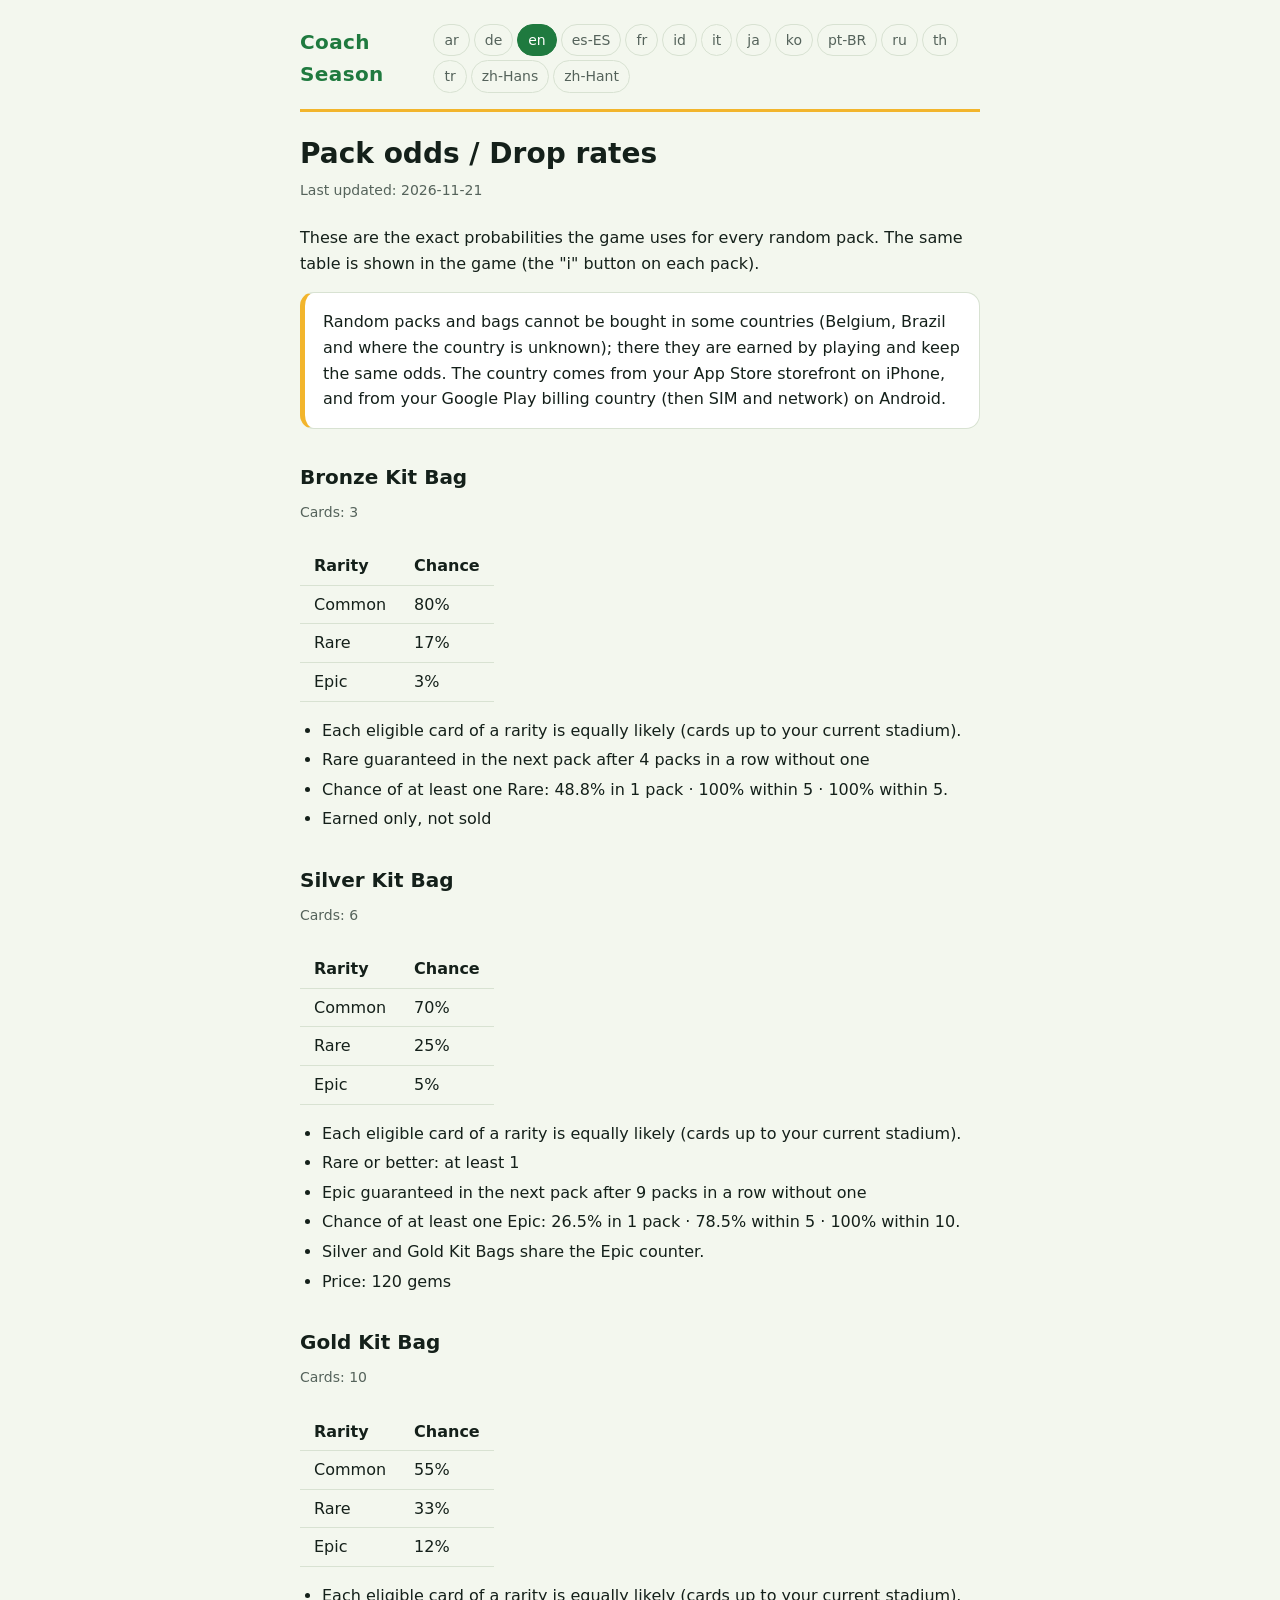
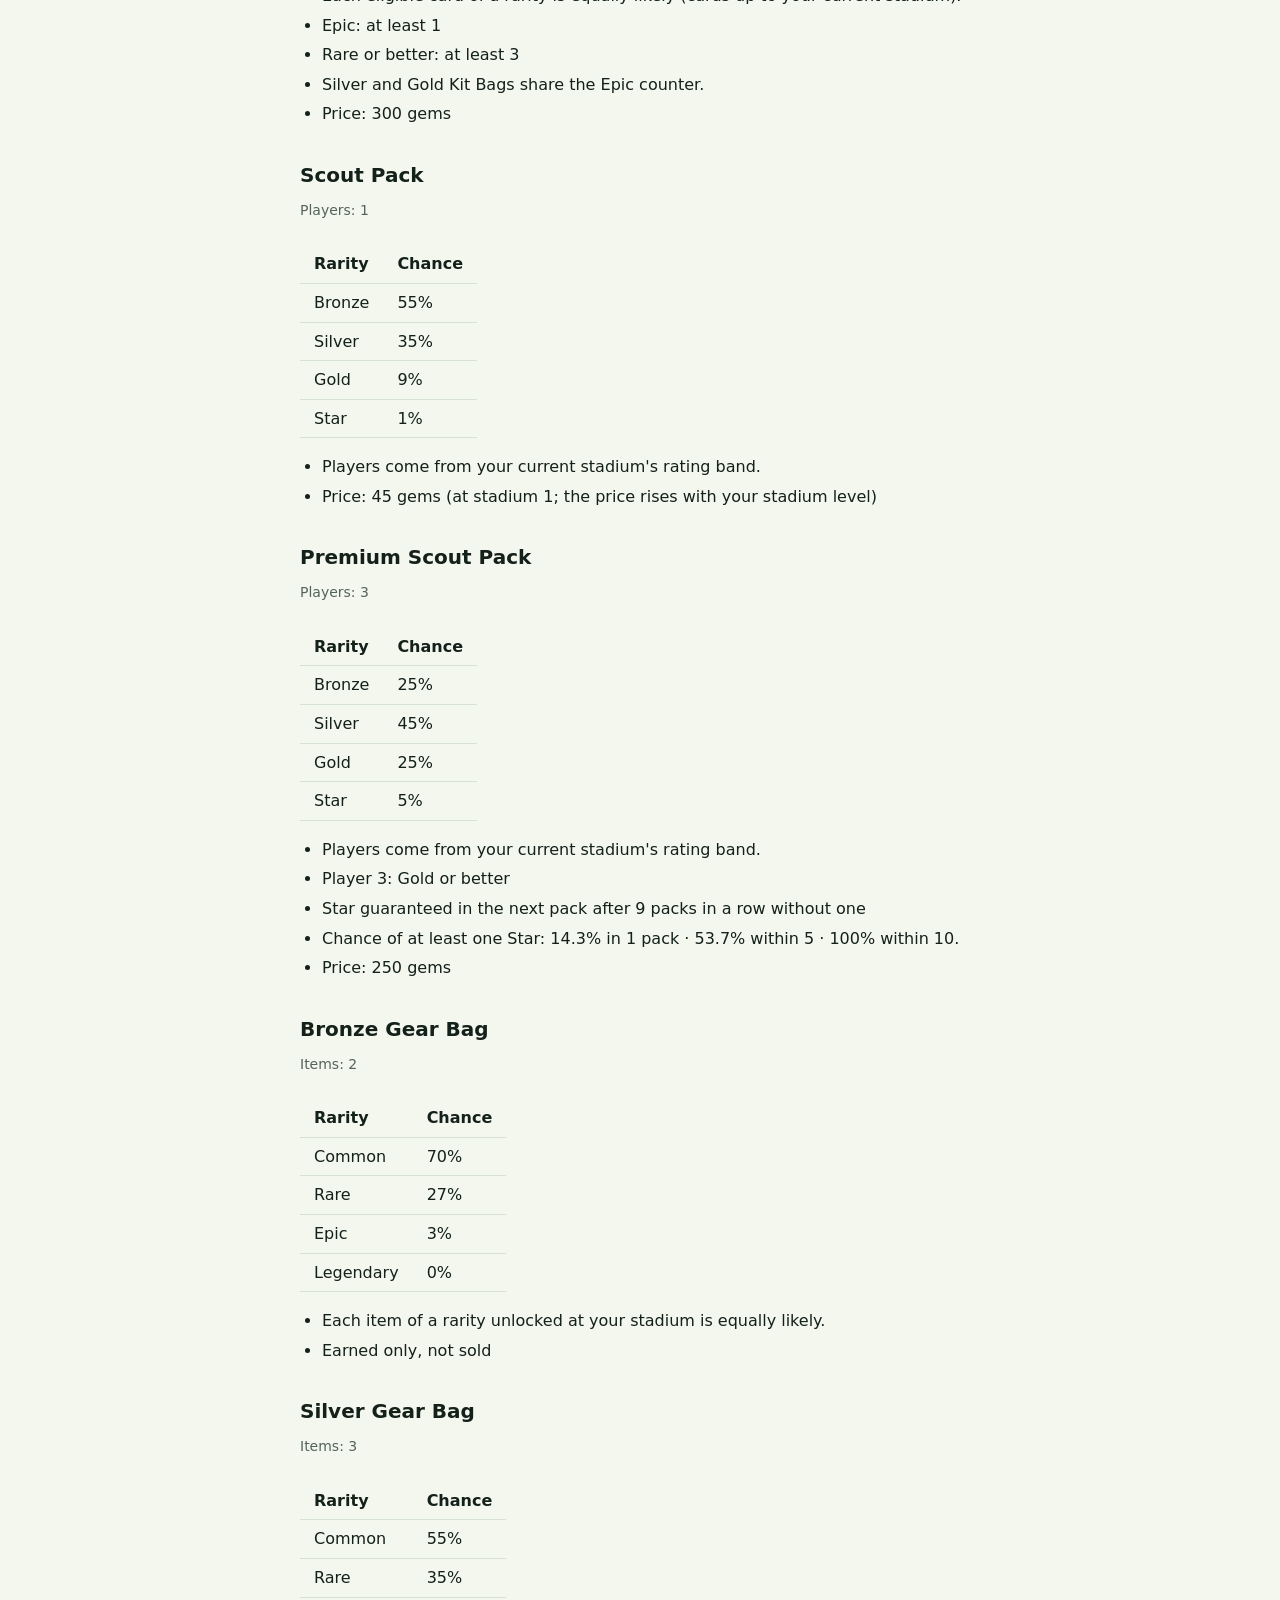
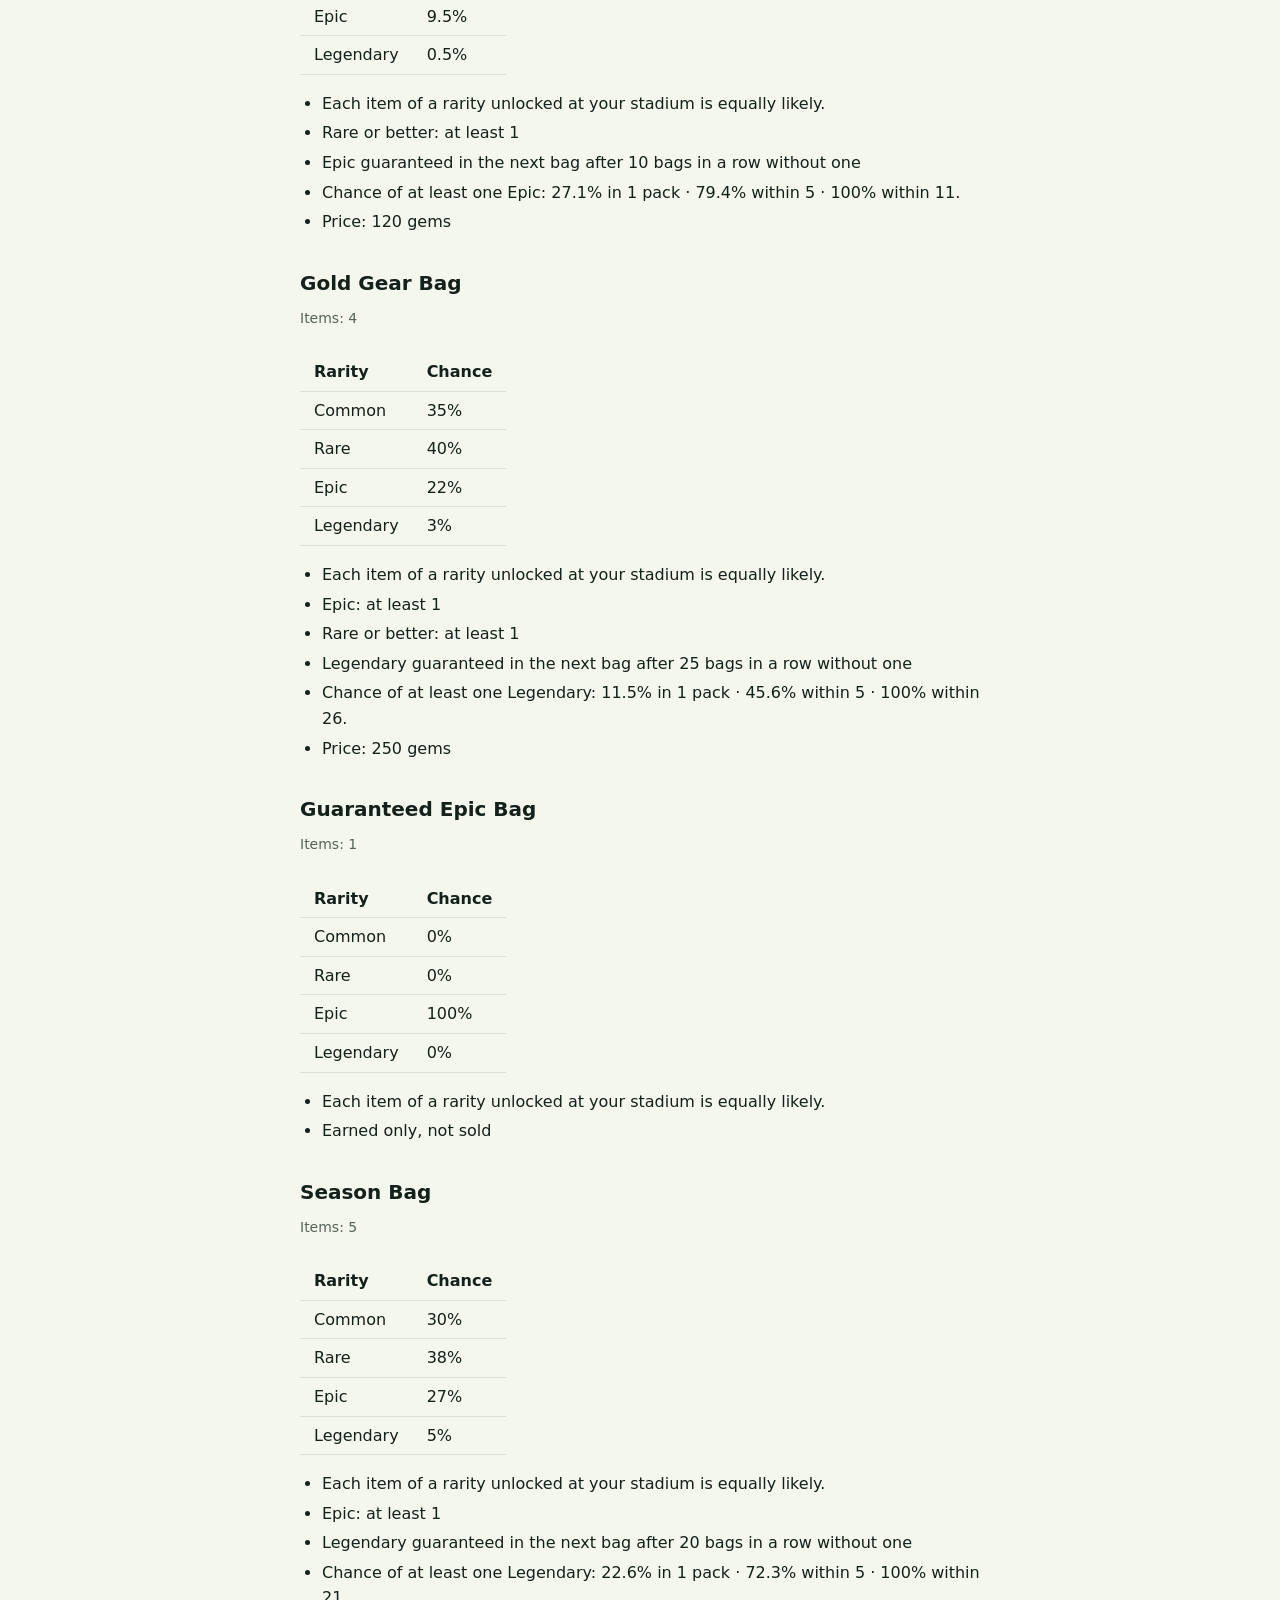
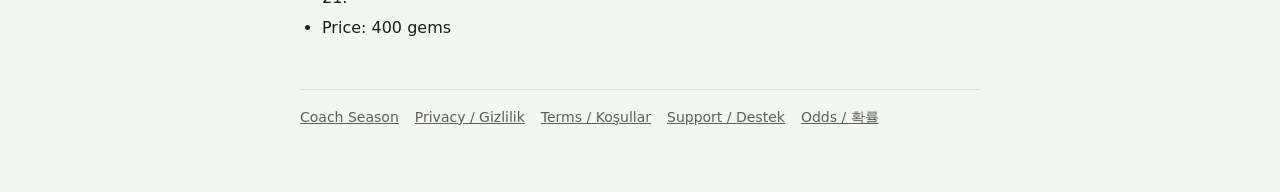
==== commit a729af8d: "Coach Season: Club Manager site (iOS + Android): support page, terms, privacy, odds with skill bags " ====
--- a/odds/index.html
+++ b/odds/index.html
@@ -3,8 +3,8 @@
 <head>
 <meta charset="utf-8">
 <meta name="viewport" content="width=device-width, initial-scale=1">
-<title>Pack odds / Drop rates · Draft Season</title>
-<meta name="description" content="Draft Season pack odds and drop rates.">
+<title>Pack odds / Drop rates · Coach Season</title>
+<meta name="description" content="Coach Season pack odds and drop rates.">
 <link rel="stylesheet" href="../style.css">
 <style>html[data-lang] [lang]:not(html){display:none} html[data-lang="ar"] [lang="ar"]:not(html){display:block} html[data-lang="de"] [lang="de"]:not(html){display:block} html[data-lang="en"] [lang="en"]:not(html){display:block} html[data-lang="es-ES"] [lang="es-ES"]:not(html){display:block} html[data-lang="fr"] [lang="fr"]:not(html){display:block} html[data-lang="id"] [lang="id"]:not(html){display:block} html[data-lang="it"] [lang="it"]:not(html){display:block} html[data-lang="ja"] [lang="ja"]:not(html){display:block} html[data-lang="ko"] [lang="ko"]:not(html){display:block} html[data-lang="pt-BR"] [lang="pt-BR"]:not(html){display:block} html[data-lang="ru"] [lang="ru"]:not(html){display:block} html[data-lang="th"] [lang="th"]:not(html){display:block} html[data-lang="tr"] [lang="tr"]:not(html){display:block} html[data-lang="zh-Hans"] [lang="zh-Hans"]:not(html){display:block} html[data-lang="zh-Hant"] [lang="zh-Hant"]:not(html){display:block} .langs{flex-wrap:wrap} table{border-collapse:collapse;margin:8px 0} td,th{padding:6px 14px;border-bottom:1px solid var(--line);text-align:left} .pack{margin:24px 0}</style>
 <!-- GENERATED by Tools/OddsPage/gen_odds_page.py in the game repo from packs.csv. Do not edit by hand. -->
@@ -12,11 +12,11 @@
 <body>
 <div class="wrap">
 <header class="top">
-  <a class="brand" href="../">Draft Season</a>
+  <a class="brand" href="../">Coach Season</a>
   <nav class="langs" aria-label="Language"><a href="?lang=ar" hreflang="ar">ar</a><a href="?lang=de" hreflang="de">de</a><a href="?lang=en" hreflang="en">en</a><a href="?lang=es-ES" hreflang="es-ES">es-ES</a><a href="?lang=fr" hreflang="fr">fr</a><a href="?lang=id" hreflang="id">id</a><a href="?lang=it" hreflang="it">it</a><a href="?lang=ja" hreflang="ja">ja</a><a href="?lang=ko" hreflang="ko">ko</a><a href="?lang=pt-BR" hreflang="pt-BR">pt-BR</a><a href="?lang=ru" hreflang="ru">ru</a><a href="?lang=th" hreflang="th">th</a><a href="?lang=tr" hreflang="tr">tr</a><a href="?lang=zh-Hans" hreflang="zh-Hans">zh-Hans</a><a href="?lang=zh-Hant" hreflang="zh-Hant">zh-Hant</a></nav>
 </header>
 <main>
-<article lang="ar" dir="rtl"><h1>Pack odds / Drop rates</h1><p class="meta">Last updated: 2026-10-16</p><p>These are the exact probabilities the game uses for every random pack. The same table is shown in the game (the &quot;i&quot; button on each pack).</p><section class="pack"><h2>حقيبة برونزية</h2>
+<article lang="ar" dir="rtl"><h1>Pack odds / Drop rates</h1><p class="meta">Last updated: 2026-11-21</p><p>These are the exact probabilities the game uses for every random pack. The same table is shown in the game (the &quot;i&quot; button on each pack).</p><p class="card">Random packs and bags cannot be bought in some countries (Belgium, Brazil and where the country is unknown); there they are earned by playing and keep the same odds. The country comes from your App Store storefront on iPhone, and from your Google Play billing country (then SIM and network) on Android.</p><section class="pack"><h2>حقيبة برونزية</h2>
 <p class="meta">البطاقات: 3</p>
 <table><thead><tr><th>Rarity</th><th>Chance</th></tr></thead><tbody>
 <tr><td>عادية</td><td>80%</td></tr>
@@ -25,6 +25,7 @@
 </tbody></table><ul>
 <li>كل بطاقة مؤهلة من نفس الندرة لها الفرصة نفسها (البطاقات حتى ملعبك الحالي).</li>
 <li>نادرة مضمونة في الحزمة التالية بعد 4 حزم متتالية بدونها</li>
+<li>احتمال الحصول على نادرة واحد على الأقل: 48.8% في حزمة واحدة · 100% خلال 5 · 100% خلال 5.</li>
 <li>تُكسب فقط، لا تُباع</li>
 </ul></section><section class="pack"><h2>حقيبة فضية</h2>
 <p class="meta">البطاقات: 6</p>
@@ -36,8 +37,9 @@
 <li>كل بطاقة مؤهلة من نفس الندرة لها الفرصة نفسها (البطاقات حتى ملعبك الحالي).</li>
 <li>نادرة أو أفضل: 1 على الأقل</li>
 <li>ملحمية مضمونة في الحزمة التالية بعد 9 حزم متتالية بدونها</li>
+<li>احتمال الحصول على ملحمية واحد على الأقل: 26.5% في حزمة واحدة · 78.5% خلال 5 · 100% خلال 10.</li>
 <li>تتشارك الحقيبتان الفضية والذهبية عدّاد الملحمية.</li>
-<li>السعر: 120 جوهرة (at stadium 1; the price rises with your stadium level)</li>
+<li>السعر: 120 جوهرة</li>
 </ul></section><section class="pack"><h2>حقيبة ذهبية</h2>
 <p class="meta">البطاقات: 10</p>
 <table><thead><tr><th>Rarity</th><th>Chance</th></tr></thead><tbody>
@@ -49,7 +51,7 @@
 <li>ملحمية: 1 على الأقل</li>
 <li>نادرة أو أفضل: 3 على الأقل</li>
 <li>تتشارك الحقيبتان الفضية والذهبية عدّاد الملحمية.</li>
-<li>السعر: 300 جوهرة (at stadium 1; the price rises with your stadium level)</li>
+<li>السعر: 300 جوهرة</li>
 </ul></section><section class="pack"><h2>حزمة الكشّاف</h2>
 <p class="meta">اللاعبون: 1</p>
 <table><thead><tr><th>Rarity</th><th>Chance</th></tr></thead><tbody>
@@ -71,9 +73,70 @@
 <li>يأتي اللاعبون من نطاق تقييم ملعبك الحالي.</li>
 <li>اللاعب 3: ذهبي أو أفضل</li>
 <li>نجم مضمون في الحزمة التالية بعد 9 حزم متتالية بدونه</li>
-<li>السعر: 250 جوهرة (at stadium 1; the price rises with your stadium level)</li>
+<li>احتمال الحصول على نجم واحد على الأقل: 14.3% في حزمة واحدة · 53.7% خلال 5 · 100% خلال 10.</li>
+<li>السعر: 250 جوهرة</li>
+</ul></section><section class="pack"><h2>حقيبة معدات برونزية</h2>
+<p class="meta">العناصر: 2</p>
+<table><thead><tr><th>Rarity</th><th>Chance</th></tr></thead><tbody>
+<tr><td>عادية</td><td>70%</td></tr>
+<tr><td>نادرة</td><td>27%</td></tr>
+<tr><td>ملحمية</td><td>3%</td></tr>
+<tr><td>أسطورية</td><td>0%</td></tr>
+</tbody></table><ul>
+<li>كل عنصر من الندرة نفسها مفتوح في ملعبك له الفرصة نفسها.</li>
+<li>تُكسب فقط، لا تُباع</li>
+</ul></section><section class="pack"><h2>حقيبة معدات فضية</h2>
+<p class="meta">العناصر: 3</p>
+<table><thead><tr><th>Rarity</th><th>Chance</th></tr></thead><tbody>
+<tr><td>عادية</td><td>55%</td></tr>
+<tr><td>نادرة</td><td>35%</td></tr>
+<tr><td>ملحمية</td><td>9.5%</td></tr>
+<tr><td>أسطورية</td><td>0.5%</td></tr>
+</tbody></table><ul>
+<li>كل عنصر من الندرة نفسها مفتوح في ملعبك له الفرصة نفسها.</li>
+<li>نادرة أو أفضل: 1 على الأقل</li>
+<li>ملحمية مضمونة بعد 10 حقائب متتالية بدونها</li>
+<li>احتمال الحصول على ملحمية واحد على الأقل: 27.1% في حزمة واحدة · 79.4% خلال 5 · 100% خلال 11.</li>
+<li>السعر: 120 جوهرة</li>
+</ul></section><section class="pack"><h2>حقيبة معدات ذهبية</h2>
+<p class="meta">العناصر: 4</p>
+<table><thead><tr><th>Rarity</th><th>Chance</th></tr></thead><tbody>
+<tr><td>عادية</td><td>35%</td></tr>
+<tr><td>نادرة</td><td>40%</td></tr>
+<tr><td>ملحمية</td><td>22%</td></tr>
+<tr><td>أسطورية</td><td>3%</td></tr>
+</tbody></table><ul>
+<li>كل عنصر من الندرة نفسها مفتوح في ملعبك له الفرصة نفسها.</li>
+<li>ملحمية: 1 على الأقل</li>
+<li>نادرة أو أفضل: 1 على الأقل</li>
+<li>أسطورية مضمونة بعد 25 حقائب متتالية بدونها</li>
+<li>احتمال الحصول على أسطورية واحد على الأقل: 11.5% في حزمة واحدة · 45.6% خلال 5 · 100% خلال 26.</li>
+<li>السعر: 250 جوهرة</li>
+</ul></section><section class="pack"><h2>حقيبة ملحمية مضمونة</h2>
+<p class="meta">العناصر: 1</p>
+<table><thead><tr><th>Rarity</th><th>Chance</th></tr></thead><tbody>
+<tr><td>عادية</td><td>0%</td></tr>
+<tr><td>نادرة</td><td>0%</td></tr>
+<tr><td>ملحمية</td><td>100%</td></tr>
+<tr><td>أسطورية</td><td>0%</td></tr>
+</tbody></table><ul>
+<li>كل عنصر من الندرة نفسها مفتوح في ملعبك له الفرصة نفسها.</li>
+<li>تُكسب فقط، لا تُباع</li>
+</ul></section><section class="pack"><h2>حقيبة الموسم</h2>
+<p class="meta">العناصر: 5</p>
+<table><thead><tr><th>Rarity</th><th>Chance</th></tr></thead><tbody>
+<tr><td>عادية</td><td>30%</td></tr>
+<tr><td>نادرة</td><td>38%</td></tr>
+<tr><td>ملحمية</td><td>27%</td></tr>
+<tr><td>أسطورية</td><td>5%</td></tr>
+</tbody></table><ul>
+<li>كل عنصر من الندرة نفسها مفتوح في ملعبك له الفرصة نفسها.</li>
+<li>ملحمية: 1 على الأقل</li>
+<li>أسطورية مضمونة بعد 20 حقائب متتالية بدونها</li>
+<li>احتمال الحصول على أسطورية واحد على الأقل: 22.6% في حزمة واحدة · 72.3% خلال 5 · 100% خلال 21.</li>
+<li>السعر: 400 جوهرة</li>
 </ul></section></article>
-<article lang="de"><h1>Pack odds / Drop rates</h1><p class="meta">Last updated: 2026-10-16</p><p>These are the exact probabilities the game uses for every random pack. The same table is shown in the game (the &quot;i&quot; button on each pack).</p><section class="pack"><h2>Bronze-Pack</h2>
+<article lang="de"><h1>Pack odds / Drop rates</h1><p class="meta">Last updated: 2026-11-21</p><p>These are the exact probabilities the game uses for every random pack. The same table is shown in the game (the &quot;i&quot; button on each pack).</p><p class="card">Random packs and bags cannot be bought in some countries (Belgium, Brazil and where the country is unknown); there they are earned by playing and keep the same odds. The country comes from your App Store storefront on iPhone, and from your Google Play billing country (then SIM and network) on Android.</p><section class="pack"><h2>Bronze-Pack</h2>
 <p class="meta">Karten: 3</p>
 <table><thead><tr><th>Rarity</th><th>Chance</th></tr></thead><tbody>
 <tr><td>Gewöhnlich</td><td>80%</td></tr>
@@ -82,6 +145,7 @@
 </tbody></table><ul>
 <li>Jede passende Karte einer Seltenheit ist gleich wahrscheinlich (Karten bis zu deinem aktuellen Stadion).</li>
 <li>Seltene Karte garantiert im nächsten Pack, wenn 4 Packs in Folge keine hatten</li>
+<li>Chance auf mindestens einen Selten: 48.8% in 1 Pack · 100% in 5 · 100 % in 5.</li>
 <li>Nur verdienbar, nicht käuflich</li>
 </ul></section><section class="pack"><h2>Silber-Pack</h2>
 <p class="meta">Karten: 6</p>
@@ -93,8 +157,9 @@
 <li>Jede passende Karte einer Seltenheit ist gleich wahrscheinlich (Karten bis zu deinem aktuellen Stadion).</li>
 <li>Selten oder besser: mindestens 1</li>
 <li>Epische Karte garantiert im nächsten Pack, wenn 9 Packs in Folge keine hatten</li>
+<li>Chance auf mindestens einen Episch: 26.5% in 1 Pack · 78.5% in 5 · 100 % in 10.</li>
 <li>Silber- und Gold-Pack teilen sich den Episch-Zähler.</li>
-<li>Preis: 120 Edelsteine (at stadium 1; the price rises with your stadium level)</li>
+<li>Preis: 120 Edelsteine</li>
 </ul></section><section class="pack"><h2>Gold-Pack</h2>
 <p class="meta">Karten: 10</p>
 <table><thead><tr><th>Rarity</th><th>Chance</th></tr></thead><tbody>
@@ -106,7 +171,7 @@
 <li>Episch: mindestens 1</li>
 <li>Selten oder besser: mindestens 3</li>
 <li>Silber- und Gold-Pack teilen sich den Episch-Zähler.</li>
-<li>Preis: 300 Edelsteine (at stadium 1; the price rises with your stadium level)</li>
+<li>Preis: 300 Edelsteine</li>
 </ul></section><section class="pack"><h2>Scout-Pack</h2>
 <p class="meta">Spieler: 1</p>
 <table><thead><tr><th>Rarity</th><th>Chance</th></tr></thead><tbody>
@@ -128,9 +193,70 @@
 <li>Spieler kommen aus dem Wertungsbereich deines aktuellen Stadions.</li>
 <li>Spieler 3: Gold oder besser</li>
 <li>Star garantiert im nächsten Pack, wenn 9 Packs in Folge keinen hatten</li>
-<li>Preis: 250 Edelsteine (at stadium 1; the price rises with your stadium level)</li>
+<li>Chance auf mindestens einen Star: 14.3% in 1 Pack · 53.7% in 5 · 100 % in 10.</li>
+<li>Preis: 250 Edelsteine</li>
+</ul></section><section class="pack"><h2>Bronze-Ausrüstungstasche</h2>
+<p class="meta">Gegenstände: 2</p>
+<table><thead><tr><th>Rarity</th><th>Chance</th></tr></thead><tbody>
+<tr><td>Gewöhnlich</td><td>70%</td></tr>
+<tr><td>Selten</td><td>27%</td></tr>
+<tr><td>Episch</td><td>3%</td></tr>
+<tr><td>Legendär</td><td>0%</td></tr>
+</tbody></table><ul>
+<li>Jeder Gegenstand einer Seltenheit, der in deinem Stadion freigeschaltet ist, ist gleich wahrscheinlich.</li>
+<li>Nur verdienbar, nicht käuflich</li>
+</ul></section><section class="pack"><h2>Silber-Ausrüstungstasche</h2>
+<p class="meta">Gegenstände: 3</p>
+<table><thead><tr><th>Rarity</th><th>Chance</th></tr></thead><tbody>
+<tr><td>Gewöhnlich</td><td>55%</td></tr>
+<tr><td>Selten</td><td>35%</td></tr>
+<tr><td>Episch</td><td>9.5%</td></tr>
+<tr><td>Legendär</td><td>0.5%</td></tr>
+</tbody></table><ul>
+<li>Jeder Gegenstand einer Seltenheit, der in deinem Stadion freigeschaltet ist, ist gleich wahrscheinlich.</li>
+<li>Selten oder besser: mindestens 1</li>
+<li>Episch garantiert, wenn 10 Taschen in Folge keine hatten</li>
+<li>Chance auf mindestens einen Episch: 27.1% in 1 Pack · 79.4% in 5 · 100 % in 11.</li>
+<li>Preis: 120 Edelsteine</li>
+</ul></section><section class="pack"><h2>Gold-Ausrüstungstasche</h2>
+<p class="meta">Gegenstände: 4</p>
+<table><thead><tr><th>Rarity</th><th>Chance</th></tr></thead><tbody>
+<tr><td>Gewöhnlich</td><td>35%</td></tr>
+<tr><td>Selten</td><td>40%</td></tr>
+<tr><td>Episch</td><td>22%</td></tr>
+<tr><td>Legendär</td><td>3%</td></tr>
+</tbody></table><ul>
+<li>Jeder Gegenstand einer Seltenheit, der in deinem Stadion freigeschaltet ist, ist gleich wahrscheinlich.</li>
+<li>Episch: mindestens 1</li>
+<li>Selten oder besser: mindestens 1</li>
+<li>Legendär garantiert, wenn 25 Taschen in Folge keine hatten</li>
+<li>Chance auf mindestens einen Legendär: 11.5% in 1 Pack · 45.6% in 5 · 100 % in 26.</li>
+<li>Preis: 250 Edelsteine</li>
+</ul></section><section class="pack"><h2>Tasche mit Episch-Garantie</h2>
+<p class="meta">Gegenstände: 1</p>
+<table><thead><tr><th>Rarity</th><th>Chance</th></tr></thead><tbody>
+<tr><td>Gewöhnlich</td><td>0%</td></tr>
+<tr><td>Selten</td><td>0%</td></tr>
+<tr><td>Episch</td><td>100%</td></tr>
+<tr><td>Legendär</td><td>0%</td></tr>
+</tbody></table><ul>
+<li>Jeder Gegenstand einer Seltenheit, der in deinem Stadion freigeschaltet ist, ist gleich wahrscheinlich.</li>
+<li>Nur verdienbar, nicht käuflich</li>
+</ul></section><section class="pack"><h2>Saisontasche</h2>
+<p class="meta">Gegenstände: 5</p>
+<table><thead><tr><th>Rarity</th><th>Chance</th></tr></thead><tbody>
+<tr><td>Gewöhnlich</td><td>30%</td></tr>
+<tr><td>Selten</td><td>38%</td></tr>
+<tr><td>Episch</td><td>27%</td></tr>
+<tr><td>Legendär</td><td>5%</td></tr>
+</tbody></table><ul>
+<li>Jeder Gegenstand einer Seltenheit, der in deinem Stadion freigeschaltet ist, ist gleich wahrscheinlich.</li>
+<li>Episch: mindestens 1</li>
+<li>Legendär garantiert, wenn 20 Taschen in Folge keine hatten</li>
+<li>Chance auf mindestens einen Legendär: 22.6% in 1 Pack · 72.3% in 5 · 100 % in 21.</li>
+<li>Preis: 400 Edelsteine</li>
 </ul></section></article>
-<article lang="en"><h1>Pack odds / Drop rates</h1><p class="meta">Last updated: 2026-10-16</p><p>These are the exact probabilities the game uses for every random pack. The same table is shown in the game (the &quot;i&quot; button on each pack).</p><section class="pack"><h2>Bronze Kit Bag</h2>
+<article lang="en"><h1>Pack odds / Drop rates</h1><p class="meta">Last updated: 2026-11-21</p><p>These are the exact probabilities the game uses for every random pack. The same table is shown in the game (the &quot;i&quot; button on each pack).</p><p class="card">Random packs and bags cannot be bought in some countries (Belgium, Brazil and where the country is unknown); there they are earned by playing and keep the same odds. The country comes from your App Store storefront on iPhone, and from your Google Play billing country (then SIM and network) on Android.</p><section class="pack"><h2>Bronze Kit Bag</h2>
 <p class="meta">Cards: 3</p>
 <table><thead><tr><th>Rarity</th><th>Chance</th></tr></thead><tbody>
 <tr><td>Common</td><td>80%</td></tr>
@@ -139,6 +265,7 @@
 </tbody></table><ul>
 <li>Each eligible card of a rarity is equally likely (cards up to your current stadium).</li>
 <li>Rare guaranteed in the next pack after 4 packs in a row without one</li>
+<li>Chance of at least one Rare: 48.8% in 1 pack · 100% within 5 · 100% within 5.</li>
 <li>Earned only, not sold</li>
 </ul></section><section class="pack"><h2>Silver Kit Bag</h2>
 <p class="meta">Cards: 6</p>
@@ -150,8 +277,9 @@
 <li>Each eligible card of a rarity is equally likely (cards up to your current stadium).</li>
 <li>Rare or better: at least 1</li>
 <li>Epic guaranteed in the next pack after 9 packs in a row without one</li>
+<li>Chance of at least one Epic: 26.5% in 1 pack · 78.5% within 5 · 100% within 10.</li>
 <li>Silver and Gold Kit Bags share the Epic counter.</li>
-<li>Price: 120 gems (at stadium 1; the price rises with your stadium level)</li>
+<li>Price: 120 gems</li>
 </ul></section><section class="pack"><h2>Gold Kit Bag</h2>
 <p class="meta">Cards: 10</p>
 <table><thead><tr><th>Rarity</th><th>Chance</th></tr></thead><tbody>
@@ -163,7 +291,7 @@
 <li>Epic: at least 1</li>
 <li>Rare or better: at least 3</li>
 <li>Silver and Gold Kit Bags share the Epic counter.</li>
-<li>Price: 300 gems (at stadium 1; the price rises with your stadium level)</li>
+<li>Price: 300 gems</li>
 </ul></section><section class="pack"><h2>Scout Pack</h2>
 <p class="meta">Players: 1</p>
 <table><thead><tr><th>Rarity</th><th>Chance</th></tr></thead><tbody>
@@ -185,9 +313,70 @@
 <li>Players come from your current stadium&#x27;s rating band.</li>
 <li>Player 3: Gold or better</li>
 <li>Star guaranteed in the next pack after 9 packs in a row without one</li>
-<li>Price: 250 gems (at stadium 1; the price rises with your stadium level)</li>
+<li>Chance of at least one Star: 14.3% in 1 pack · 53.7% within 5 · 100% within 10.</li>
+<li>Price: 250 gems</li>
+</ul></section><section class="pack"><h2>Bronze Gear Bag</h2>
+<p class="meta">Items: 2</p>
+<table><thead><tr><th>Rarity</th><th>Chance</th></tr></thead><tbody>
+<tr><td>Common</td><td>70%</td></tr>
+<tr><td>Rare</td><td>27%</td></tr>
+<tr><td>Epic</td><td>3%</td></tr>
+<tr><td>Legendary</td><td>0%</td></tr>
+</tbody></table><ul>
+<li>Each item of a rarity unlocked at your stadium is equally likely.</li>
+<li>Earned only, not sold</li>
+</ul></section><section class="pack"><h2>Silver Gear Bag</h2>
+<p class="meta">Items: 3</p>
+<table><thead><tr><th>Rarity</th><th>Chance</th></tr></thead><tbody>
+<tr><td>Common</td><td>55%</td></tr>
+<tr><td>Rare</td><td>35%</td></tr>
+<tr><td>Epic</td><td>9.5%</td></tr>
+<tr><td>Legendary</td><td>0.5%</td></tr>
+</tbody></table><ul>
+<li>Each item of a rarity unlocked at your stadium is equally likely.</li>
+<li>Rare or better: at least 1</li>
+<li>Epic guaranteed in the next bag after 10 bags in a row without one</li>
+<li>Chance of at least one Epic: 27.1% in 1 pack · 79.4% within 5 · 100% within 11.</li>
+<li>Price: 120 gems</li>
+</ul></section><section class="pack"><h2>Gold Gear Bag</h2>
+<p class="meta">Items: 4</p>
+<table><thead><tr><th>Rarity</th><th>Chance</th></tr></thead><tbody>
+<tr><td>Common</td><td>35%</td></tr>
+<tr><td>Rare</td><td>40%</td></tr>
+<tr><td>Epic</td><td>22%</td></tr>
+<tr><td>Legendary</td><td>3%</td></tr>
+</tbody></table><ul>
+<li>Each item of a rarity unlocked at your stadium is equally likely.</li>
+<li>Epic: at least 1</li>
+<li>Rare or better: at least 1</li>
+<li>Legendary guaranteed in the next bag after 25 bags in a row without one</li>
+<li>Chance of at least one Legendary: 11.5% in 1 pack · 45.6% within 5 · 100% within 26.</li>
+<li>Price: 250 gems</li>
+</ul></section><section class="pack"><h2>Guaranteed Epic Bag</h2>
+<p class="meta">Items: 1</p>
+<table><thead><tr><th>Rarity</th><th>Chance</th></tr></thead><tbody>
+<tr><td>Common</td><td>0%</td></tr>
+<tr><td>Rare</td><td>0%</td></tr>
+<tr><td>Epic</td><td>100%</td></tr>
+<tr><td>Legendary</td><td>0%</td></tr>
+</tbody></table><ul>
+<li>Each item of a rarity unlocked at your stadium is equally likely.</li>
+<li>Earned only, not sold</li>
+</ul></section><section class="pack"><h2>Season Bag</h2>
+<p class="meta">Items: 5</p>
+<table><thead><tr><th>Rarity</th><th>Chance</th></tr></thead><tbody>
+<tr><td>Common</td><td>30%</td></tr>
+<tr><td>Rare</td><td>38%</td></tr>
+<tr><td>Epic</td><td>27%</td></tr>
+<tr><td>Legendary</td><td>5%</td></tr>
+</tbody></table><ul>
+<li>Each item of a rarity unlocked at your stadium is equally likely.</li>
+<li>Epic: at least 1</li>
+<li>Legendary guaranteed in the next bag after 20 bags in a row without one</li>
+<li>Chance of at least one Legendary: 22.6% in 1 pack · 72.3% within 5 · 100% within 21.</li>
+<li>Price: 400 gems</li>
 </ul></section></article>
-<article lang="es-ES"><h1>Pack odds / Drop rates</h1><p class="meta">Last updated: 2026-10-16</p><p>These are the exact probabilities the game uses for every random pack. The same table is shown in the game (the &quot;i&quot; button on each pack).</p><section class="pack"><h2>Bolsa de equipación de bronce</h2>
+<article lang="es-ES"><h1>Pack odds / Drop rates</h1><p class="meta">Last updated: 2026-11-21</p><p>These are the exact probabilities the game uses for every random pack. The same table is shown in the game (the &quot;i&quot; button on each pack).</p><p class="card">Random packs and bags cannot be bought in some countries (Belgium, Brazil and where the country is unknown); there they are earned by playing and keep the same odds. The country comes from your App Store storefront on iPhone, and from your Google Play billing country (then SIM and network) on Android.</p><section class="pack"><h2>Bolsa de equipación de bronce</h2>
 <p class="meta">Cartas: 3</p>
 <table><thead><tr><th>Rarity</th><th>Chance</th></tr></thead><tbody>
 <tr><td>Común</td><td>80%</td></tr>
@@ -196,6 +385,7 @@
 </tbody></table><ul>
 <li>Cada carta elegible de una rareza tiene la misma probabilidad (cartas hasta tu estadio actual).</li>
 <li>Rara garantizada en el siguiente sobre tras 4 sobres seguidos sin ninguna</li>
+<li>Probabilidad de al menos un Rara: 48.8% en 1 paquete · 100% en 5 · 100 % en 5.</li>
 <li>Solo se gana, no se vende</li>
 </ul></section><section class="pack"><h2>Bolsa de equipación de plata</h2>
 <p class="meta">Cartas: 6</p>
@@ -207,8 +397,9 @@
 <li>Cada carta elegible de una rareza tiene la misma probabilidad (cartas hasta tu estadio actual).</li>
 <li>Rara o mejor: al menos 1</li>
 <li>Épica garantizada en el siguiente sobre tras 9 sobres seguidos sin ninguna</li>
+<li>Probabilidad de al menos un Épica: 26.5% en 1 paquete · 78.5% en 5 · 100 % en 10.</li>
 <li>Las bolsas de equipación de plata y de oro comparten el contador de épicas.</li>
-<li>Precio: 120 gemas (at stadium 1; the price rises with your stadium level)</li>
+<li>Precio: 120 gemas</li>
 </ul></section><section class="pack"><h2>Bolsa de equipación de oro</h2>
 <p class="meta">Cartas: 10</p>
 <table><thead><tr><th>Rarity</th><th>Chance</th></tr></thead><tbody>
@@ -220,7 +411,7 @@
 <li>Épica: al menos 1</li>
 <li>Rara o mejor: al menos 3</li>
 <li>Las bolsas de equipación de plata y de oro comparten el contador de épicas.</li>
-<li>Precio: 300 gemas (at stadium 1; the price rises with your stadium level)</li>
+<li>Precio: 300 gemas</li>
 </ul></section><section class="pack"><h2>Sobre de ojeador</h2>
 <p class="meta">Jugadores: 1</p>
 <table><thead><tr><th>Rarity</th><th>Chance</th></tr></thead><tbody>
@@ -242,9 +433,70 @@
 <li>Los jugadores salen de la franja de valoración de tu estadio actual.</li>
 <li>Jugador 3: Oro o mejor</li>
 <li>Estrella garantizada en el siguiente sobre tras 9 sobres seguidos sin ninguna</li>
-<li>Precio: 250 gemas (at stadium 1; the price rises with your stadium level)</li>
+<li>Probabilidad de al menos un Estrella: 14.3% en 1 paquete · 53.7% en 5 · 100 % en 10.</li>
+<li>Precio: 250 gemas</li>
+</ul></section><section class="pack"><h2>Bolsa de material bronce</h2>
+<p class="meta">Objetos: 2</p>
+<table><thead><tr><th>Rarity</th><th>Chance</th></tr></thead><tbody>
+<tr><td>Común</td><td>70%</td></tr>
+<tr><td>Rara</td><td>27%</td></tr>
+<tr><td>Épica</td><td>3%</td></tr>
+<tr><td>Legendaria</td><td>0%</td></tr>
+</tbody></table><ul>
+<li>Cada objeto de una rareza desbloqueado en tu estadio tiene la misma probabilidad.</li>
+<li>Solo se gana, no se vende</li>
+</ul></section><section class="pack"><h2>Bolsa de material plata</h2>
+<p class="meta">Objetos: 3</p>
+<table><thead><tr><th>Rarity</th><th>Chance</th></tr></thead><tbody>
+<tr><td>Común</td><td>55%</td></tr>
+<tr><td>Rara</td><td>35%</td></tr>
+<tr><td>Épica</td><td>9.5%</td></tr>
+<tr><td>Legendaria</td><td>0.5%</td></tr>
+</tbody></table><ul>
+<li>Cada objeto de una rareza desbloqueado en tu estadio tiene la misma probabilidad.</li>
+<li>Rara o mejor: al menos 1</li>
+<li>Épica garantizada tras 10 bolsas seguidas sin ninguna</li>
+<li>Probabilidad de al menos un Épica: 27.1% en 1 paquete · 79.4% en 5 · 100 % en 11.</li>
+<li>Precio: 120 gemas</li>
+</ul></section><section class="pack"><h2>Bolsa de material oro</h2>
+<p class="meta">Objetos: 4</p>
+<table><thead><tr><th>Rarity</th><th>Chance</th></tr></thead><tbody>
+<tr><td>Común</td><td>35%</td></tr>
+<tr><td>Rara</td><td>40%</td></tr>
+<tr><td>Épica</td><td>22%</td></tr>
+<tr><td>Legendaria</td><td>3%</td></tr>
+</tbody></table><ul>
+<li>Cada objeto de una rareza desbloqueado en tu estadio tiene la misma probabilidad.</li>
+<li>Épica: al menos 1</li>
+<li>Rara o mejor: al menos 1</li>
+<li>Legendaria garantizada tras 25 bolsas seguidas sin ninguna</li>
+<li>Probabilidad de al menos un Legendaria: 11.5% en 1 paquete · 45.6% en 5 · 100 % en 26.</li>
+<li>Precio: 250 gemas</li>
+</ul></section><section class="pack"><h2>Bolsa épica garanti­zada</h2>
+<p class="meta">Objetos: 1</p>
+<table><thead><tr><th>Rarity</th><th>Chance</th></tr></thead><tbody>
+<tr><td>Común</td><td>0%</td></tr>
+<tr><td>Rara</td><td>0%</td></tr>
+<tr><td>Épica</td><td>100%</td></tr>
+<tr><td>Legendaria</td><td>0%</td></tr>
+</tbody></table><ul>
+<li>Cada objeto de una rareza desbloqueado en tu estadio tiene la misma probabilidad.</li>
+<li>Solo se gana, no se vende</li>
+</ul></section><section class="pack"><h2>Bolsa de temporada</h2>
+<p class="meta">Objetos: 5</p>
+<table><thead><tr><th>Rarity</th><th>Chance</th></tr></thead><tbody>
+<tr><td>Común</td><td>30%</td></tr>
+<tr><td>Rara</td><td>38%</td></tr>
+<tr><td>Épica</td><td>27%</td></tr>
+<tr><td>Legendaria</td><td>5%</td></tr>
+</tbody></table><ul>
+<li>Cada objeto de una rareza desbloqueado en tu estadio tiene la misma probabilidad.</li>
+<li>Épica: al menos 1</li>
+<li>Legendaria garantizada tras 20 bolsas seguidas sin ninguna</li>
+<li>Probabilidad de al menos un Legendaria: 22.6% en 1 paquete · 72.3% en 5 · 100 % en 21.</li>
+<li>Precio: 400 gemas</li>
 </ul></section></article>
-<article lang="fr"><h1>Pack odds / Drop rates</h1><p class="meta">Last updated: 2026-10-16</p><p>These are the exact probabilities the game uses for every random pack. The same table is shown in the game (the &quot;i&quot; button on each pack).</p><section class="pack"><h2>Pack bronze</h2>
+<article lang="fr"><h1>Pack odds / Drop rates</h1><p class="meta">Last updated: 2026-11-21</p><p>These are the exact probabilities the game uses for every random pack. The same table is shown in the game (the &quot;i&quot; button on each pack).</p><p class="card">Random packs and bags cannot be bought in some countries (Belgium, Brazil and where the country is unknown); there they are earned by playing and keep the same odds. The country comes from your App Store storefront on iPhone, and from your Google Play billing country (then SIM and network) on Android.</p><section class="pack"><h2>Pack bronze</h2>
 <p class="meta">Cartes : 3</p>
 <table><thead><tr><th>Rarity</th><th>Chance</th></tr></thead><tbody>
 <tr><td>Commune</td><td>80%</td></tr>
@@ -253,6 +505,7 @@
 </tbody></table><ul>
 <li>Chaque carte éligible d&#x27;une rareté a la même chance (cartes jusqu&#x27;à ton stade actuel).</li>
 <li>Rare garantie dans le prochain pack après 4 packs d&#x27;affilée sans rare</li>
+<li>Chance d&#x27;avoir au moins un Rare : 48.8% en 1 pack · 100% en 5 · 100 % en 5.</li>
 <li>Uniquement à gagner, non vendu</li>
 </ul></section><section class="pack"><h2>Pack argent</h2>
 <p class="meta">Cartes : 6</p>
@@ -264,8 +517,9 @@
 <li>Chaque carte éligible d&#x27;une rareté a la même chance (cartes jusqu&#x27;à ton stade actuel).</li>
 <li>Rare ou mieux : au moins 1</li>
 <li>Épique garantie dans le prochain pack après 9 packs d&#x27;affilée sans épique</li>
+<li>Chance d&#x27;avoir au moins un Épique : 26.5% en 1 pack · 78.5% en 5 · 100 % en 10.</li>
 <li>Les packs argent et or partagent le compteur épique.</li>
-<li>Prix : 120 gemmes (at stadium 1; the price rises with your stadium level)</li>
+<li>Prix : 120 gemmes</li>
 </ul></section><section class="pack"><h2>Pack or</h2>
 <p class="meta">Cartes : 10</p>
 <table><thead><tr><th>Rarity</th><th>Chance</th></tr></thead><tbody>
@@ -277,7 +531,7 @@
 <li>Épique : au moins 1</li>
 <li>Rare ou mieux : au moins 3</li>
 <li>Les packs argent et or partagent le compteur épique.</li>
-<li>Prix : 300 gemmes (at stadium 1; the price rises with your stadium level)</li>
+<li>Prix : 300 gemmes</li>
 </ul></section><section class="pack"><h2>Pack Scout</h2>
 <p class="meta">Joueurs : 1</p>
 <table><thead><tr><th>Rarity</th><th>Chance</th></tr></thead><tbody>
@@ -299,9 +553,70 @@
 <li>Les joueurs viennent de la tranche de niveau de ton stade actuel.</li>
 <li>Joueur 3 : Or ou mieux</li>
 <li>Star garantie dans le prochain pack après 9 packs d&#x27;affilée sans star</li>
-<li>Prix : 250 gemmes (at stadium 1; the price rises with your stadium level)</li>
+<li>Chance d&#x27;avoir au moins un Star : 14.3% en 1 pack · 53.7% en 5 · 100 % en 10.</li>
+<li>Prix : 250 gemmes</li>
+</ul></section><section class="pack"><h2>Sac de matériel bronze</h2>
+<p class="meta">Objets : 2</p>
+<table><thead><tr><th>Rarity</th><th>Chance</th></tr></thead><tbody>
+<tr><td>Commune</td><td>70%</td></tr>
+<tr><td>Rare</td><td>27%</td></tr>
+<tr><td>Épique</td><td>3%</td></tr>
+<tr><td>Légendaire</td><td>0%</td></tr>
+</tbody></table><ul>
+<li>Chaque objet d&#x27;une rareté débloqué dans ton stade a la même chance.</li>
+<li>Uniquement à gagner, non vendu</li>
+</ul></section><section class="pack"><h2>Sac de matériel argent</h2>
+<p class="meta">Objets : 3</p>
+<table><thead><tr><th>Rarity</th><th>Chance</th></tr></thead><tbody>
+<tr><td>Commune</td><td>55%</td></tr>
+<tr><td>Rare</td><td>35%</td></tr>
+<tr><td>Épique</td><td>9.5%</td></tr>
+<tr><td>Légendaire</td><td>0.5%</td></tr>
+</tbody></table><ul>
+<li>Chaque objet d&#x27;une rareté débloqué dans ton stade a la même chance.</li>
+<li>Rare ou mieux : au moins 1</li>
+<li>Épique garanti après 10 sacs d&#x27;affilée sans épique</li>
+<li>Chance d&#x27;avoir au moins un Épique : 27.1% en 1 pack · 79.4% en 5 · 100 % en 11.</li>
+<li>Prix : 120 gemmes</li>
+</ul></section><section class="pack"><h2>Sac de matériel or</h2>
+<p class="meta">Objets : 4</p>
+<table><thead><tr><th>Rarity</th><th>Chance</th></tr></thead><tbody>
+<tr><td>Commune</td><td>35%</td></tr>
+<tr><td>Rare</td><td>40%</td></tr>
+<tr><td>Épique</td><td>22%</td></tr>
+<tr><td>Légendaire</td><td>3%</td></tr>
+</tbody></table><ul>
+<li>Chaque objet d&#x27;une rareté débloqué dans ton stade a la même chance.</li>
+<li>Épique : au moins 1</li>
+<li>Rare ou mieux : au moins 1</li>
+<li>Légendaire garanti après 25 sacs d&#x27;affilée sans légendaire</li>
+<li>Chance d&#x27;avoir au moins un Légendaire : 11.5% en 1 pack · 45.6% en 5 · 100 % en 26.</li>
+<li>Prix : 250 gemmes</li>
+</ul></section><section class="pack"><h2>Sac épique garanti</h2>
+<p class="meta">Objets : 1</p>
+<table><thead><tr><th>Rarity</th><th>Chance</th></tr></thead><tbody>
+<tr><td>Commune</td><td>0%</td></tr>
+<tr><td>Rare</td><td>0%</td></tr>
+<tr><td>Épique</td><td>100%</td></tr>
+<tr><td>Légendaire</td><td>0%</td></tr>
+</tbody></table><ul>
+<li>Chaque objet d&#x27;une rareté débloqué dans ton stade a la même chance.</li>
+<li>Uniquement à gagner, non vendu</li>
+</ul></section><section class="pack"><h2>Sac de saison</h2>
+<p class="meta">Objets : 5</p>
+<table><thead><tr><th>Rarity</th><th>Chance</th></tr></thead><tbody>
+<tr><td>Commune</td><td>30%</td></tr>
+<tr><td>Rare</td><td>38%</td></tr>
+<tr><td>Épique</td><td>27%</td></tr>
+<tr><td>Légendaire</td><td>5%</td></tr>
+</tbody></table><ul>
+<li>Chaque objet d&#x27;une rareté débloqué dans ton stade a la même chance.</li>
+<li>Épique : au moins 1</li>
+<li>Légendaire garanti après 20 sacs d&#x27;affilée sans légendaire</li>
+<li>Chance d&#x27;avoir au moins un Légendaire : 22.6% en 1 pack · 72.3% en 5 · 100 % en 21.</li>
+<li>Prix : 400 gemmes</li>
 </ul></section></article>
-<article lang="id"><h1>Pack odds / Drop rates</h1><p class="meta">Last updated: 2026-10-16</p><p>These are the exact probabilities the game uses for every random pack. The same table is shown in the game (the &quot;i&quot; button on each pack).</p><section class="pack"><h2>Tas Kit Perunggu</h2>
+<article lang="id"><h1>Pack odds / Drop rates</h1><p class="meta">Last updated: 2026-11-21</p><p>These are the exact probabilities the game uses for every random pack. The same table is shown in the game (the &quot;i&quot; button on each pack).</p><p class="card">Random packs and bags cannot be bought in some countries (Belgium, Brazil and where the country is unknown); there they are earned by playing and keep the same odds. The country comes from your App Store storefront on iPhone, and from your Google Play billing country (then SIM and network) on Android.</p><section class="pack"><h2>Tas Kit Perunggu</h2>
 <p class="meta">Kartu: 3</p>
 <table><thead><tr><th>Rarity</th><th>Chance</th></tr></thead><tbody>
 <tr><td>Biasa</td><td>80%</td></tr>
@@ -310,6 +625,7 @@
 </tbody></table><ul>
 <li>Setiap kartu yang memenuhi syarat dalam satu kelangkaan berpeluang sama (kartu hingga stadionmu saat ini).</li>
 <li>Langka dijamin di paket berikutnya setelah 4 paket berturut-turut tanpa langka</li>
+<li>Peluang mendapat minimal satu Langka: 48.8% dalam 1 paket · 100% dalam 5 · 100% dalam 5.</li>
 <li>Hanya didapat, tidak dijual</li>
 </ul></section><section class="pack"><h2>Tas Kit Perak</h2>
 <p class="meta">Kartu: 6</p>
@@ -321,8 +637,9 @@
 <li>Setiap kartu yang memenuhi syarat dalam satu kelangkaan berpeluang sama (kartu hingga stadionmu saat ini).</li>
 <li>Langka atau lebih: minimal 1</li>
 <li>Epik dijamin di paket berikutnya setelah 9 paket berturut-turut tanpa epik</li>
+<li>Peluang mendapat minimal satu Epik: 26.5% dalam 1 paket · 78.5% dalam 5 · 100% dalam 10.</li>
 <li>Tas Perak dan Emas berbagi penghitung Epik.</li>
-<li>Harga: 120 permata (at stadium 1; the price rises with your stadium level)</li>
+<li>Harga: 120 permata</li>
 </ul></section><section class="pack"><h2>Tas Kit Emas</h2>
 <p class="meta">Kartu: 10</p>
 <table><thead><tr><th>Rarity</th><th>Chance</th></tr></thead><tbody>
@@ -334,7 +651,7 @@
 <li>Epik: minimal 1</li>
 <li>Langka atau lebih: minimal 3</li>
 <li>Tas Perak dan Emas berbagi penghitung Epik.</li>
-<li>Harga: 300 permata (at stadium 1; the price rises with your stadium level)</li>
+<li>Harga: 300 permata</li>
 </ul></section><section class="pack"><h2>Paket Scout</h2>
 <p class="meta">Pemain: 1</p>
 <table><thead><tr><th>Rarity</th><th>Chance</th></tr></thead><tbody>
@@ -356,9 +673,70 @@
 <li>Pemain berasal dari rentang rating stadionmu saat ini.</li>
 <li>Pemain 3: Emas atau lebih</li>
 <li>Bintang dijamin di paket berikutnya setelah 9 paket berturut-turut tanpa bintang</li>
-<li>Harga: 250 permata (at stadium 1; the price rises with your stadium level)</li>
+<li>Peluang mendapat minimal satu Bintang: 14.3% dalam 1 paket · 53.7% dalam 5 · 100% dalam 10.</li>
+<li>Harga: 250 permata</li>
+</ul></section><section class="pack"><h2>Tas Perlengkapan Perunggu</h2>
+<p class="meta">Item: 2</p>
+<table><thead><tr><th>Rarity</th><th>Chance</th></tr></thead><tbody>
+<tr><td>Biasa</td><td>70%</td></tr>
+<tr><td>Langka</td><td>27%</td></tr>
+<tr><td>Epik</td><td>3%</td></tr>
+<tr><td>Legendaris</td><td>0%</td></tr>
+</tbody></table><ul>
+<li>Setiap item dengan kelangkaan yang sama yang terbuka di stadionmu punya peluang sama.</li>
+<li>Hanya didapat, tidak dijual</li>
+</ul></section><section class="pack"><h2>Tas Perlengkapan Perak</h2>
+<p class="meta">Item: 3</p>
+<table><thead><tr><th>Rarity</th><th>Chance</th></tr></thead><tbody>
+<tr><td>Biasa</td><td>55%</td></tr>
+<tr><td>Langka</td><td>35%</td></tr>
+<tr><td>Epik</td><td>9.5%</td></tr>
+<tr><td>Legendaris</td><td>0.5%</td></tr>
+</tbody></table><ul>
+<li>Setiap item dengan kelangkaan yang sama yang terbuka di stadionmu punya peluang sama.</li>
+<li>Langka atau lebih: minimal 1</li>
+<li>Epik dijamin setelah 10 tas berturut-turut tanpa epik</li>
+<li>Peluang mendapat minimal satu Epik: 27.1% dalam 1 paket · 79.4% dalam 5 · 100% dalam 11.</li>
+<li>Harga: 120 permata</li>
+</ul></section><section class="pack"><h2>Tas Perlengkapan Emas</h2>
+<p class="meta">Item: 4</p>
+<table><thead><tr><th>Rarity</th><th>Chance</th></tr></thead><tbody>
+<tr><td>Biasa</td><td>35%</td></tr>
+<tr><td>Langka</td><td>40%</td></tr>
+<tr><td>Epik</td><td>22%</td></tr>
+<tr><td>Legendaris</td><td>3%</td></tr>
+</tbody></table><ul>
+<li>Setiap item dengan kelangkaan yang sama yang terbuka di stadionmu punya peluang sama.</li>
+<li>Epik: minimal 1</li>
+<li>Langka atau lebih: minimal 1</li>
+<li>Legendaris dijamin setelah 25 tas berturut-turut tanpa legendaris</li>
+<li>Peluang mendapat minimal satu Legendaris: 11.5% dalam 1 paket · 45.6% dalam 5 · 100% dalam 26.</li>
+<li>Harga: 250 permata</li>
+</ul></section><section class="pack"><h2>Tas Epik Terjamin</h2>
+<p class="meta">Item: 1</p>
+<table><thead><tr><th>Rarity</th><th>Chance</th></tr></thead><tbody>
+<tr><td>Biasa</td><td>0%</td></tr>
+<tr><td>Langka</td><td>0%</td></tr>
+<tr><td>Epik</td><td>100%</td></tr>
+<tr><td>Legendaris</td><td>0%</td></tr>
+</tbody></table><ul>
+<li>Setiap item dengan kelangkaan yang sama yang terbuka di stadionmu punya peluang sama.</li>
+<li>Hanya didapat, tidak dijual</li>
+</ul></section><section class="pack"><h2>Tas Musim</h2>
+<p class="meta">Item: 5</p>
+<table><thead><tr><th>Rarity</th><th>Chance</th></tr></thead><tbody>
+<tr><td>Biasa</td><td>30%</td></tr>
+<tr><td>Langka</td><td>38%</td></tr>
+<tr><td>Epik</td><td>27%</td></tr>
+<tr><td>Legendaris</td><td>5%</td></tr>
+</tbody></table><ul>
+<li>Setiap item dengan kelangkaan yang sama yang terbuka di stadionmu punya peluang sama.</li>
+<li>Epik: minimal 1</li>
+<li>Legendaris dijamin setelah 20 tas berturut-turut tanpa legendaris</li>
+<li>Peluang mendapat minimal satu Legendaris: 22.6% dalam 1 paket · 72.3% dalam 5 · 100% dalam 21.</li>
+<li>Harga: 400 permata</li>
 </ul></section></article>
-<article lang="it"><h1>Pack odds / Drop rates</h1><p class="meta">Last updated: 2026-10-16</p><p>These are the exact probabilities the game uses for every random pack. The same table is shown in the game (the &quot;i&quot; button on each pack).</p><section class="pack"><h2>Borsa kit bronzo</h2>
+<article lang="it"><h1>Pack odds / Drop rates</h1><p class="meta">Last updated: 2026-11-21</p><p>These are the exact probabilities the game uses for every random pack. The same table is shown in the game (the &quot;i&quot; button on each pack).</p><p class="card">Random packs and bags cannot be bought in some countries (Belgium, Brazil and where the country is unknown); there they are earned by playing and keep the same odds. The country comes from your App Store storefront on iPhone, and from your Google Play billing country (then SIM and network) on Android.</p><section class="pack"><h2>Borsa kit bronzo</h2>
 <p class="meta">Carte: 3</p>
 <table><thead><tr><th>Rarity</th><th>Chance</th></tr></thead><tbody>
 <tr><td>Comune</td><td>80%</td></tr>
@@ -367,6 +745,7 @@
 </tbody></table><ul>
 <li>Ogni carta idonea di una rarità ha la stessa probabilità (carte fino al tuo stadio attuale).</li>
 <li>Rara garantita nel pacchetto successivo dopo 4 pacchetti di fila senza</li>
+<li>Probabilità di almeno un Rara: 48.8% in 1 pacchetto · 100% entro 5 · 100% entro 5.</li>
 <li>Solo da guadagnare, non in vendita</li>
 </ul></section><section class="pack"><h2>Borsa kit argento</h2>
 <p class="meta">Carte: 6</p>
@@ -378,8 +757,9 @@
 <li>Ogni carta idonea di una rarità ha la stessa probabilità (carte fino al tuo stadio attuale).</li>
 <li>Rara o superiore: almeno 1</li>
 <li>Epica garantita nel pacchetto successivo dopo 9 pacchetti di fila senza</li>
+<li>Probabilità di almeno un Epica: 26.5% in 1 pacchetto · 78.5% entro 5 · 100% entro 10.</li>
 <li>Le borse kit argento e oro condividono il contatore epico.</li>
-<li>Prezzo: 120 gemme (at stadium 1; the price rises with your stadium level)</li>
+<li>Prezzo: 120 gemme</li>
 </ul></section><section class="pack"><h2>Borsa kit oro</h2>
 <p class="meta">Carte: 10</p>
 <table><thead><tr><th>Rarity</th><th>Chance</th></tr></thead><tbody>
@@ -391,7 +771,7 @@
 <li>Epica: almeno 1</li>
 <li>Rara o superiore: almeno 3</li>
 <li>Le borse kit argento e oro condividono il contatore epico.</li>
-<li>Prezzo: 300 gemme (at stadium 1; the price rises with your stadium level)</li>
+<li>Prezzo: 300 gemme</li>
 </ul></section><section class="pack"><h2>Pacchetto Scout</h2>
 <p class="meta">Giocatori: 1</p>
 <table><thead><tr><th>Rarity</th><th>Chance</th></tr></thead><tbody>
@@ -413,9 +793,70 @@
 <li>I giocatori arrivano dalla fascia di valutazione del tuo stadio attuale.</li>
 <li>Giocatore 3: Oro o superiore</li>
 <li>Stella garantita nel pacchetto successivo dopo 9 pacchetti di fila senza</li>
-<li>Prezzo: 250 gemme (at stadium 1; the price rises with your stadium level)</li>
+<li>Probabilità di almeno un Stella: 14.3% in 1 pacchetto · 53.7% entro 5 · 100% entro 10.</li>
+<li>Prezzo: 250 gemme</li>
+</ul></section><section class="pack"><h2>Borsa attrezzi bronzo</h2>
+<p class="meta">Oggetti: 2</p>
+<table><thead><tr><th>Rarity</th><th>Chance</th></tr></thead><tbody>
+<tr><td>Comune</td><td>70%</td></tr>
+<tr><td>Rara</td><td>27%</td></tr>
+<tr><td>Epica</td><td>3%</td></tr>
+<tr><td>Leggendaria</td><td>0%</td></tr>
+</tbody></table><ul>
+<li>Ogni oggetto di una rarità sbloccato nel tuo stadio ha la stessa probabilità.</li>
+<li>Solo da guadagnare, non in vendita</li>
+</ul></section><section class="pack"><h2>Borsa attrezzi argento</h2>
+<p class="meta">Oggetti: 3</p>
+<table><thead><tr><th>Rarity</th><th>Chance</th></tr></thead><tbody>
+<tr><td>Comune</td><td>55%</td></tr>
+<tr><td>Rara</td><td>35%</td></tr>
+<tr><td>Epica</td><td>9.5%</td></tr>
+<tr><td>Leggendaria</td><td>0.5%</td></tr>
+</tbody></table><ul>
+<li>Ogni oggetto di una rarità sbloccato nel tuo stadio ha la stessa probabilità.</li>
+<li>Rara o superiore: almeno 1</li>
+<li>Epica garantita dopo 10 borse di fila senza</li>
+<li>Probabilità di almeno un Epica: 27.1% in 1 pacchetto · 79.4% entro 5 · 100% entro 11.</li>
+<li>Prezzo: 120 gemme</li>
+</ul></section><section class="pack"><h2>Borsa attrezzi oro</h2>
+<p class="meta">Oggetti: 4</p>
+<table><thead><tr><th>Rarity</th><th>Chance</th></tr></thead><tbody>
+<tr><td>Comune</td><td>35%</td></tr>
+<tr><td>Rara</td><td>40%</td></tr>
+<tr><td>Epica</td><td>22%</td></tr>
+<tr><td>Leggendaria</td><td>3%</td></tr>
+</tbody></table><ul>
+<li>Ogni oggetto di una rarità sbloccato nel tuo stadio ha la stessa probabilità.</li>
+<li>Epica: almeno 1</li>
+<li>Rara o superiore: almeno 1</li>
+<li>Leggendaria garantita dopo 25 borse di fila senza</li>
+<li>Probabilità di almeno un Leggendaria: 11.5% in 1 pacchetto · 45.6% entro 5 · 100% entro 26.</li>
+<li>Prezzo: 250 gemme</li>
+</ul></section><section class="pack"><h2>Borsa epica garantita</h2>
+<p class="meta">Oggetti: 1</p>
+<table><thead><tr><th>Rarity</th><th>Chance</th></tr></thead><tbody>
+<tr><td>Comune</td><td>0%</td></tr>
+<tr><td>Rara</td><td>0%</td></tr>
+<tr><td>Epica</td><td>100%</td></tr>
+<tr><td>Leggendaria</td><td>0%</td></tr>
+</tbody></table><ul>
+<li>Ogni oggetto di una rarità sbloccato nel tuo stadio ha la stessa probabilità.</li>
+<li>Solo da guadagnare, non in vendita</li>
+</ul></section><section class="pack"><h2>Borsa stagionale</h2>
+<p class="meta">Oggetti: 5</p>
+<table><thead><tr><th>Rarity</th><th>Chance</th></tr></thead><tbody>
+<tr><td>Comune</td><td>30%</td></tr>
+<tr><td>Rara</td><td>38%</td></tr>
+<tr><td>Epica</td><td>27%</td></tr>
+<tr><td>Leggendaria</td><td>5%</td></tr>
+</tbody></table><ul>
+<li>Ogni oggetto di una rarità sbloccato nel tuo stadio ha la stessa probabilità.</li>
+<li>Epica: almeno 1</li>
+<li>Leggendaria garantita dopo 20 borse di fila senza</li>
+<li>Probabilità di almeno un Leggendaria: 22.6% in 1 pacchetto · 72.3% entro 5 · 100% entro 21.</li>
+<li>Prezzo: 400 gemme</li>
 </ul></section></article>
-<article lang="ja"><h1>Pack odds / Drop rates</h1><p class="meta">Last updated: 2026-10-16</p><p>These are the exact probabilities the game uses for every random pack. The same table is shown in the game (the &quot;i&quot; button on each pack).</p><section class="pack"><h2>ブロンズキットバッグ</h2>
+<article lang="ja"><h1>Pack odds / Drop rates</h1><p class="meta">Last updated: 2026-11-21</p><p>These are the exact probabilities the game uses for every random pack. The same table is shown in the game (the &quot;i&quot; button on each pack).</p><p class="card">Random packs and bags cannot be bought in some countries (Belgium, Brazil and where the country is unknown); there they are earned by playing and keep the same odds. The country comes from your App Store storefront on iPhone, and from your Google Play billing country (then SIM and network) on Android.</p><section class="pack"><h2>ブロンズキットバッグ</h2>
 <p class="meta">カード: 3</p>
 <table><thead><tr><th>Rarity</th><th>Chance</th></tr></thead><tbody>
 <tr><td>コモン</td><td>80%</td></tr>
@@ -424,6 +865,7 @@
 </tbody></table><ul>
 <li>同じレアリティの対象カードはすべて同じ確率です(現在のスタジアムまでのカード)。</li>
 <li>4パック連続でレアなしなら次のパックでレア確定</li>
+<li>レアを1枚以上入手できる確率：1パックで48.8%・5パック以内で100%・5パック以内で100%。</li>
 <li>入手のみ・販売なし</li>
 </ul></section><section class="pack"><h2>シルバーキットバッグ</h2>
 <p class="meta">カード: 6</p>
@@ -435,8 +877,9 @@
 <li>同じレアリティの対象カードはすべて同じ確率です(現在のスタジアムまでのカード)。</li>
 <li>レア以上: 最低1枚</li>
 <li>9パック連続でエピックなしなら次のパックでエピック確定</li>
+<li>エピックを1枚以上入手できる確率：1パックで26.5%・5パック以内で78.5%・10パック以内で100%。</li>
 <li>シルバーとゴールドのバッグはエピックカウンターを共有します。</li>
-<li>価格: ジェム120 (at stadium 1; the price rises with your stadium level)</li>
+<li>価格: ジェム120</li>
 </ul></section><section class="pack"><h2>ゴールドキットバッグ</h2>
 <p class="meta">カード: 10</p>
 <table><thead><tr><th>Rarity</th><th>Chance</th></tr></thead><tbody>
@@ -448,7 +891,7 @@
 <li>エピック: 最低1枚</li>
 <li>レア以上: 最低3枚</li>
 <li>シルバーとゴールドのバッグはエピックカウンターを共有します。</li>
-<li>価格: ジェム300 (at stadium 1; the price rises with your stadium level)</li>
+<li>価格: ジェム300</li>
 </ul></section><section class="pack"><h2>スカウトパック</h2>
 <p class="meta">選手: 1</p>
 <table><thead><tr><th>Rarity</th><th>Chance</th></tr></thead><tbody>
@@ -470,9 +913,70 @@
 <li>選手は現在のスタジアムの能力帯から選ばれます。</li>
 <li>3人目: ゴールド以上</li>
 <li>9パック連続でスターなしなら次のパックでスター確定</li>
-<li>価格: ジェム250 (at stadium 1; the price rises with your stadium level)</li>
+<li>スターを1枚以上入手できる確率：1パックで14.3%・5パック以内で53.7%・10パック以内で100%。</li>
+<li>価格: ジェム250</li>
+</ul></section><section class="pack"><h2>ブロンズ装備バッグ</h2>
+<p class="meta">アイテム: 2</p>
+<table><thead><tr><th>Rarity</th><th>Chance</th></tr></thead><tbody>
+<tr><td>コモン</td><td>70%</td></tr>
+<tr><td>レア</td><td>27%</td></tr>
+<tr><td>エピック</td><td>3%</td></tr>
+<tr><td>レジェンド</td><td>0%</td></tr>
+</tbody></table><ul>
+<li>同じレアリティで、いまのスタジアムで解放済みのアイテムはすべて同じ確率です。</li>
+<li>入手のみ・販売なし</li>
+</ul></section><section class="pack"><h2>シルバー装備バッグ</h2>
+<p class="meta">アイテム: 3</p>
+<table><thead><tr><th>Rarity</th><th>Chance</th></tr></thead><tbody>
+<tr><td>コモン</td><td>55%</td></tr>
+<tr><td>レア</td><td>35%</td></tr>
+<tr><td>エピック</td><td>9.5%</td></tr>
+<tr><td>レジェンド</td><td>0.5%</td></tr>
+</tbody></table><ul>
+<li>同じレアリティで、いまのスタジアムで解放済みのアイテムはすべて同じ確率です。</li>
+<li>レア以上: 最低1枚</li>
+<li>10バッグ連続でエピックなしなら次のバッグでエピック確定</li>
+<li>エピックを1枚以上入手できる確率：1パックで27.1%・5パック以内で79.4%・11パック以内で100%。</li>
+<li>価格: ジェム120</li>
+</ul></section><section class="pack"><h2>ゴールド装備バッグ</h2>
+<p class="meta">アイテム: 4</p>
+<table><thead><tr><th>Rarity</th><th>Chance</th></tr></thead><tbody>
+<tr><td>コモン</td><td>35%</td></tr>
+<tr><td>レア</td><td>40%</td></tr>
+<tr><td>エピック</td><td>22%</td></tr>
+<tr><td>レジェンド</td><td>3%</td></tr>
+</tbody></table><ul>
+<li>同じレアリティで、いまのスタジアムで解放済みのアイテムはすべて同じ確率です。</li>
+<li>エピック: 最低1枚</li>
+<li>レア以上: 最低1枚</li>
+<li>25バッグ連続でレジェンドなしなら次のバッグでレジェンド確定</li>
+<li>レジェンドを1枚以上入手できる確率：1パックで11.5%・5パック以内で45.6%・26パック以内で100%。</li>
+<li>価格: ジェム250</li>
+</ul></section><section class="pack"><h2>エピック確定バッグ</h2>
+<p class="meta">アイテム: 1</p>
+<table><thead><tr><th>Rarity</th><th>Chance</th></tr></thead><tbody>
+<tr><td>コモン</td><td>0%</td></tr>
+<tr><td>レア</td><td>0%</td></tr>
+<tr><td>エピック</td><td>100%</td></tr>
+<tr><td>レジェンド</td><td>0%</td></tr>
+</tbody></table><ul>
+<li>同じレアリティで、いまのスタジアムで解放済みのアイテムはすべて同じ確率です。</li>
+<li>入手のみ・販売なし</li>
+</ul></section><section class="pack"><h2>シーズンバッグ</h2>
+<p class="meta">アイテム: 5</p>
+<table><thead><tr><th>Rarity</th><th>Chance</th></tr></thead><tbody>
+<tr><td>コモン</td><td>30%</td></tr>
+<tr><td>レア</td><td>38%</td></tr>
+<tr><td>エピック</td><td>27%</td></tr>
+<tr><td>レジェンド</td><td>5%</td></tr>
+</tbody></table><ul>
+<li>同じレアリティで、いまのスタジアムで解放済みのアイテムはすべて同じ確率です。</li>
+<li>エピック: 最低1枚</li>
+<li>20バッグ連続でレジェンドなしなら次のバッグでレジェンド確定</li>
+<li>レジェンドを1枚以上入手できる確率：1パックで22.6%・5パック以内で72.3%・21パック以内で100%。</li>
+<li>価格: ジェム400</li>
 </ul></section></article>
-<article lang="ko"><h1>팩 확률 / 드롭 확률</h1><p class="meta">최종 업데이트: 2026-10-16</p><p>게임에서 모든 랜덤 팩에 실제로 사용하는 확률입니다. 게임 내 각 팩의 &quot;i&quot; 버튼에서도 같은 표를 볼 수 있습니다.</p><section class="pack"><h2>브론즈 키트백</h2>
+<article lang="ko"><h1>팩 확률 / 드롭 확률</h1><p class="meta">최종 업데이트: 2026-11-21</p><p>게임에서 모든 랜덤 팩에 실제로 사용하는 확률입니다. 게임 내 각 팩의 &quot;i&quot; 버튼에서도 같은 표를 볼 수 있습니다.</p><p class="card">일부 국가(벨기에, 브라질, 국가를 알 수 없는 경우)에서는 랜덤 팩과 가방을 구매할 수 없으며, 플레이로만 얻을 수 있고 확률은 동일합니다. 국가는 iPhone에서는 App Store 스토어 국가, Android에서는 Google Play 결제 국가(이후 SIM과 네트워크)를 따릅니다.</p><section class="pack"><h2>브론즈 키트백</h2>
 <p class="meta">카드: 3</p>
 <table><thead><tr><th>등급</th><th>확률</th></tr></thead><tbody>
 <tr><td>일반</td><td>80%</td></tr>
@@ -481,6 +985,7 @@
 </tbody></table><ul>
 <li>같은 등급의 대상 카드는 모두 확률이 같습니다(현재 스타디움까지의 카드).</li>
 <li>4팩 연속 레어가 없으면 다음 팩에 레어 확정</li>
+<li>레어 이상을 1개 이상 얻을 확률: 1팩 48.8% · 5팩 이내 100% · 5팩 이내 100%.</li>
 <li>획득 전용, 판매 안 함</li>
 </ul></section><section class="pack"><h2>실버 키트백</h2>
 <p class="meta">카드: 6</p>
@@ -492,8 +997,9 @@
 <li>같은 등급의 대상 카드는 모두 확률이 같습니다(현재 스타디움까지의 카드).</li>
 <li>레어 이상: 최소 1장</li>
 <li>9팩 연속 에픽이 없으면 다음 팩에 에픽 확정</li>
+<li>에픽 이상을 1개 이상 얻을 확률: 1팩 26.5% · 5팩 이내 78.5% · 10팩 이내 100%.</li>
 <li>실버와 골드 키트백은 에픽 카운터를 공유합니다.</li>
-<li>가격: 보석 120 (스타디움 1 기준, 스타디움 레벨에 따라 가격이 오릅니다)</li>
+<li>가격: 보석 120</li>
 </ul></section><section class="pack"><h2>골드 키트백</h2>
 <p class="meta">카드: 10</p>
 <table><thead><tr><th>등급</th><th>확률</th></tr></thead><tbody>
@@ -505,7 +1011,7 @@
 <li>에픽: 최소 1장</li>
 <li>레어 이상: 최소 3장</li>
 <li>실버와 골드 키트백은 에픽 카운터를 공유합니다.</li>
-<li>가격: 보석 300 (스타디움 1 기준, 스타디움 레벨에 따라 가격이 오릅니다)</li>
+<li>가격: 보석 300</li>
 </ul></section><section class="pack"><h2>스카우트 팩</h2>
 <p class="meta">선수: 1</p>
 <table><thead><tr><th>등급</th><th>확률</th></tr></thead><tbody>
@@ -527,9 +1033,70 @@
 <li>선수는 현재 스타디움의 능력치 구간에서 나옵니다.</li>
 <li>3번째 선수: 골드 이상</li>
 <li>9팩 연속 스타가 없으면 다음 팩에 스타 확정</li>
-<li>가격: 보석 250 (스타디움 1 기준, 스타디움 레벨에 따라 가격이 오릅니다)</li>
+<li>스타 이상을 1개 이상 얻을 확률: 1팩 14.3% · 5팩 이내 53.7% · 10팩 이내 100%.</li>
+<li>가격: 보석 250</li>
+</ul></section><section class="pack"><h2>브론즈 장비 가방</h2>
+<p class="meta">아이템: 2</p>
+<table><thead><tr><th>등급</th><th>확률</th></tr></thead><tbody>
+<tr><td>일반</td><td>70%</td></tr>
+<tr><td>레어</td><td>27%</td></tr>
+<tr><td>에픽</td><td>3%</td></tr>
+<tr><td>전설</td><td>0%</td></tr>
+</tbody></table><ul>
+<li>같은 등급에서 현재 경기장에 해금된 아이템은 모두 확률이 같습니다.</li>
+<li>획득 전용, 판매 안 함</li>
+</ul></section><section class="pack"><h2>실버 장비 가방</h2>
+<p class="meta">아이템: 3</p>
+<table><thead><tr><th>등급</th><th>확률</th></tr></thead><tbody>
+<tr><td>일반</td><td>55%</td></tr>
+<tr><td>레어</td><td>35%</td></tr>
+<tr><td>에픽</td><td>9.5%</td></tr>
+<tr><td>전설</td><td>0.5%</td></tr>
+</tbody></table><ul>
+<li>같은 등급에서 현재 경기장에 해금된 아이템은 모두 확률이 같습니다.</li>
+<li>레어 이상: 최소 1장</li>
+<li>10개 가방 연속 에픽이 없으면 다음 가방에 에픽 확정</li>
+<li>에픽 이상을 1개 이상 얻을 확률: 1팩 27.1% · 5팩 이내 79.4% · 11팩 이내 100%.</li>
+<li>가격: 보석 120</li>
+</ul></section><section class="pack"><h2>골드 장비 가방</h2>
+<p class="meta">아이템: 4</p>
+<table><thead><tr><th>등급</th><th>확률</th></tr></thead><tbody>
+<tr><td>일반</td><td>35%</td></tr>
+<tr><td>레어</td><td>40%</td></tr>
+<tr><td>에픽</td><td>22%</td></tr>
+<tr><td>전설</td><td>3%</td></tr>
+</tbody></table><ul>
+<li>같은 등급에서 현재 경기장에 해금된 아이템은 모두 확률이 같습니다.</li>
+<li>에픽: 최소 1장</li>
+<li>레어 이상: 최소 1장</li>
+<li>25개 가방 연속 전설이 없으면 다음 가방에 전설 확정</li>
+<li>전설 이상을 1개 이상 얻을 확률: 1팩 11.5% · 5팩 이내 45.6% · 26팩 이내 100%.</li>
+<li>가격: 보석 250</li>
+</ul></section><section class="pack"><h2>에픽 확정 가방</h2>
+<p class="meta">아이템: 1</p>
+<table><thead><tr><th>등급</th><th>확률</th></tr></thead><tbody>
+<tr><td>일반</td><td>0%</td></tr>
+<tr><td>레어</td><td>0%</td></tr>
+<tr><td>에픽</td><td>100%</td></tr>
+<tr><td>전설</td><td>0%</td></tr>
+</tbody></table><ul>
+<li>같은 등급에서 현재 경기장에 해금된 아이템은 모두 확률이 같습니다.</li>
+<li>획득 전용, 판매 안 함</li>
+</ul></section><section class="pack"><h2>시즌 가방</h2>
+<p class="meta">아이템: 5</p>
+<table><thead><tr><th>등급</th><th>확률</th></tr></thead><tbody>
+<tr><td>일반</td><td>30%</td></tr>
+<tr><td>레어</td><td>38%</td></tr>
+<tr><td>에픽</td><td>27%</td></tr>
+<tr><td>전설</td><td>5%</td></tr>
+</tbody></table><ul>
+<li>같은 등급에서 현재 경기장에 해금된 아이템은 모두 확률이 같습니다.</li>
+<li>에픽: 최소 1장</li>
+<li>20개 가방 연속 전설이 없으면 다음 가방에 전설 확정</li>
+<li>전설 이상을 1개 이상 얻을 확률: 1팩 22.6% · 5팩 이내 72.3% · 21팩 이내 100%.</li>
+<li>가격: 보석 400</li>
 </ul></section></article>
-<article lang="pt-BR"><h1>Pack odds / Drop rates</h1><p class="meta">Last updated: 2026-10-16</p><p>These are the exact probabilities the game uses for every random pack. The same table is shown in the game (the &quot;i&quot; button on each pack).</p><section class="pack"><h2>Mala de equipamento bronze</h2>
+<article lang="pt-BR"><h1>Pack odds / Drop rates</h1><p class="meta">Last updated: 2026-11-21</p><p>These are the exact probabilities the game uses for every random pack. The same table is shown in the game (the &quot;i&quot; button on each pack).</p><p class="card">Random packs and bags cannot be bought in some countries (Belgium, Brazil and where the country is unknown); there they are earned by playing and keep the same odds. The country comes from your App Store storefront on iPhone, and from your Google Play billing country (then SIM and network) on Android.</p><section class="pack"><h2>Mala de equipamento bronze</h2>
 <p class="meta">Cartas: 3</p>
 <table><thead><tr><th>Rarity</th><th>Chance</th></tr></thead><tbody>
 <tr><td>Comum</td><td>80%</td></tr>
@@ -538,6 +1105,7 @@
 </tbody></table><ul>
 <li>Cada carta elegível de uma raridade tem a mesma chance (cartas até o seu estádio atual).</li>
 <li>Rara garantida no próximo pacote após 4 pacotes seguidos sem nenhuma</li>
+<li>Chance de pelo menos um Rara: 48.8% em 1 pacote · 100% em 5 · 100% em 5.</li>
 <li>Só se ganha, não é vendido</li>
 </ul></section><section class="pack"><h2>Mala de equipamento prata</h2>
 <p class="meta">Cartas: 6</p>
@@ -549,8 +1117,9 @@
 <li>Cada carta elegível de uma raridade tem a mesma chance (cartas até o seu estádio atual).</li>
 <li>Rara ou melhor: pelo menos 1</li>
 <li>Épica garantida no próximo pacote após 9 pacotes seguidos sem nenhuma</li>
+<li>Chance de pelo menos um Épica: 26.5% em 1 pacote · 78.5% em 5 · 100% em 10.</li>
 <li>As malas prata e ouro compartilham o contador de épica.</li>
-<li>Preço: 120 gemas (at stadium 1; the price rises with your stadium level)</li>
+<li>Preço: 120 gemas</li>
 </ul></section><section class="pack"><h2>Mala de equipamento ouro</h2>
 <p class="meta">Cartas: 10</p>
 <table><thead><tr><th>Rarity</th><th>Chance</th></tr></thead><tbody>
@@ -562,7 +1131,7 @@
 <li>Épica: pelo menos 1</li>
 <li>Rara ou melhor: pelo menos 3</li>
 <li>As malas prata e ouro compartilham o contador de épica.</li>
-<li>Preço: 300 gemas (at stadium 1; the price rises with your stadium level)</li>
+<li>Preço: 300 gemas</li>
 </ul></section><section class="pack"><h2>Pacote Olheiro</h2>
 <p class="meta">Jogadores: 1</p>
 <table><thead><tr><th>Rarity</th><th>Chance</th></tr></thead><tbody>
@@ -584,9 +1153,70 @@
 <li>Os jogadores vêm da faixa de avaliação do seu estádio atual.</li>
 <li>Jogador 3: Ouro ou melhor</li>
 <li>Estrela garantida no próximo pacote após 9 pacotes seguidos sem nenhuma</li>
-<li>Preço: 250 gemas (at stadium 1; the price rises with your stadium level)</li>
+<li>Chance de pelo menos um Estrela: 14.3% em 1 pacote · 53.7% em 5 · 100% em 10.</li>
+<li>Preço: 250 gemas</li>
+</ul></section><section class="pack"><h2>Bolsa de material bronze</h2>
+<p class="meta">Itens: 2</p>
+<table><thead><tr><th>Rarity</th><th>Chance</th></tr></thead><tbody>
+<tr><td>Comum</td><td>70%</td></tr>
+<tr><td>Rara</td><td>27%</td></tr>
+<tr><td>Épica</td><td>3%</td></tr>
+<tr><td>Lendária</td><td>0%</td></tr>
+</tbody></table><ul>
+<li>Cada item de uma raridade desbloqueado no seu estádio tem a mesma chance.</li>
+<li>Só se ganha, não é vendido</li>
+</ul></section><section class="pack"><h2>Bolsa de material prata</h2>
+<p class="meta">Itens: 3</p>
+<table><thead><tr><th>Rarity</th><th>Chance</th></tr></thead><tbody>
+<tr><td>Comum</td><td>55%</td></tr>
+<tr><td>Rara</td><td>35%</td></tr>
+<tr><td>Épica</td><td>9.5%</td></tr>
+<tr><td>Lendária</td><td>0.5%</td></tr>
+</tbody></table><ul>
+<li>Cada item de uma raridade desbloqueado no seu estádio tem a mesma chance.</li>
+<li>Rara ou melhor: pelo menos 1</li>
+<li>Épica garantida após 10 bolsas seguidas sem nenhuma</li>
+<li>Chance de pelo menos um Épica: 27.1% em 1 pacote · 79.4% em 5 · 100% em 11.</li>
+<li>Preço: 120 gemas</li>
+</ul></section><section class="pack"><h2>Bolsa de material ouro</h2>
+<p class="meta">Itens: 4</p>
+<table><thead><tr><th>Rarity</th><th>Chance</th></tr></thead><tbody>
+<tr><td>Comum</td><td>35%</td></tr>
+<tr><td>Rara</td><td>40%</td></tr>
+<tr><td>Épica</td><td>22%</td></tr>
+<tr><td>Lendária</td><td>3%</td></tr>
+</tbody></table><ul>
+<li>Cada item de uma raridade desbloqueado no seu estádio tem a mesma chance.</li>
+<li>Épica: pelo menos 1</li>
+<li>Rara ou melhor: pelo menos 1</li>
+<li>Lendária garantida após 25 bolsas seguidas sem nenhuma</li>
+<li>Chance de pelo menos um Lendária: 11.5% em 1 pacote · 45.6% em 5 · 100% em 26.</li>
+<li>Preço: 250 gemas</li>
+</ul></section><section class="pack"><h2>Bolsa épica garantida</h2>
+<p class="meta">Itens: 1</p>
+<table><thead><tr><th>Rarity</th><th>Chance</th></tr></thead><tbody>
+<tr><td>Comum</td><td>0%</td></tr>
+<tr><td>Rara</td><td>0%</td></tr>
+<tr><td>Épica</td><td>100%</td></tr>
+<tr><td>Lendária</td><td>0%</td></tr>
+</tbody></table><ul>
+<li>Cada item de uma raridade desbloqueado no seu estádio tem a mesma chance.</li>
+<li>Só se ganha, não é vendido</li>
+</ul></section><section class="pack"><h2>Bolsa da temporada</h2>
+<p class="meta">Itens: 5</p>
+<table><thead><tr><th>Rarity</th><th>Chance</th></tr></thead><tbody>
+<tr><td>Comum</td><td>30%</td></tr>
+<tr><td>Rara</td><td>38%</td></tr>
+<tr><td>Épica</td><td>27%</td></tr>
+<tr><td>Lendária</td><td>5%</td></tr>
+</tbody></table><ul>
+<li>Cada item de uma raridade desbloqueado no seu estádio tem a mesma chance.</li>
+<li>Épica: pelo menos 1</li>
+<li>Lendária garantida após 20 bolsas seguidas sem nenhuma</li>
+<li>Chance de pelo menos um Lendária: 22.6% em 1 pacote · 72.3% em 5 · 100% em 21.</li>
+<li>Preço: 400 gemas</li>
 </ul></section></article>
-<article lang="ru"><h1>Pack odds / Drop rates</h1><p class="meta">Last updated: 2026-10-16</p><p>These are the exact probabilities the game uses for every random pack. The same table is shown in the game (the &quot;i&quot; button on each pack).</p><section class="pack"><h2>Бронзовый комплект</h2>
+<article lang="ru"><h1>Pack odds / Drop rates</h1><p class="meta">Last updated: 2026-11-21</p><p>These are the exact probabilities the game uses for every random pack. The same table is shown in the game (the &quot;i&quot; button on each pack).</p><p class="card">Random packs and bags cannot be bought in some countries (Belgium, Brazil and where the country is unknown); there they are earned by playing and keep the same odds. The country comes from your App Store storefront on iPhone, and from your Google Play billing country (then SIM and network) on Android.</p><section class="pack"><h2>Бронзовый комплект</h2>
 <p class="meta">Карты: 3</p>
 <table><thead><tr><th>Rarity</th><th>Chance</th></tr></thead><tbody>
 <tr><td>Обычная</td><td>80%</td></tr>
@@ -595,6 +1225,7 @@
 </tbody></table><ul>
 <li>Все доступные карты одной редкости выпадают с равным шансом (карты до твоего текущего стадиона).</li>
 <li>Редкая гарантирована в следующем наборе после 4 наборов подряд без неё</li>
+<li>Шанс получить хотя бы один Редкая: 48.8% за 1 набор · 100% за 5 · 100% за 5.</li>
 <li>Только награда, не продаётся</li>
 </ul></section><section class="pack"><h2>Серебряный комплект</h2>
 <p class="meta">Карты: 6</p>
@@ -606,8 +1237,9 @@
 <li>Все доступные карты одной редкости выпадают с равным шансом (карты до твоего текущего стадиона).</li>
 <li>Редкая или выше: не меньше 1</li>
 <li>Эпическая гарантирована в следующем наборе после 9 наборов подряд без неё</li>
+<li>Шанс получить хотя бы один Эпическая: 26.5% за 1 набор · 78.5% за 5 · 100% за 10.</li>
 <li>Серебряный и золотой комплекты делят счётчик эпических.</li>
-<li>Цена: 120 кристаллов (at stadium 1; the price rises with your stadium level)</li>
+<li>Цена: 120 кристаллов</li>
 </ul></section><section class="pack"><h2>Золотой комплект</h2>
 <p class="meta">Карты: 10</p>
 <table><thead><tr><th>Rarity</th><th>Chance</th></tr></thead><tbody>
@@ -619,7 +1251,7 @@
 <li>Эпическая: не меньше 1</li>
 <li>Редкая или выше: не меньше 3</li>
 <li>Серебряный и золотой комплекты делят счётчик эпических.</li>
-<li>Цена: 300 кристаллов (at stadium 1; the price rises with your stadium level)</li>
+<li>Цена: 300 кристаллов</li>
 </ul></section><section class="pack"><h2>Набор скаута</h2>
 <p class="meta">Игроки: 1</p>
 <table><thead><tr><th>Rarity</th><th>Chance</th></tr></thead><tbody>
@@ -641,9 +1273,70 @@
 <li>Игроки берутся из диапазона рейтинга твоего текущего стадиона.</li>
 <li>Игрок 3: золото или выше</li>
 <li>Звезда гарантирована в следующем наборе после 9 наборов подряд без неё</li>
-<li>Цена: 250 кристаллов (at stadium 1; the price rises with your stadium level)</li>
+<li>Шанс получить хотя бы один Звезда: 14.3% за 1 набор · 53.7% за 5 · 100% за 10.</li>
+<li>Цена: 250 кристаллов</li>
+</ul></section><section class="pack"><h2>Бронзовая сумка снаряжения</h2>
+<p class="meta">Предметы: 2</p>
+<table><thead><tr><th>Rarity</th><th>Chance</th></tr></thead><tbody>
+<tr><td>Обычная</td><td>70%</td></tr>
+<tr><td>Редкая</td><td>27%</td></tr>
+<tr><td>Эпическая</td><td>3%</td></tr>
+<tr><td>Легендарная</td><td>0%</td></tr>
+</tbody></table><ul>
+<li>Все предметы одной редкости, открытые на твоём стадионе, выпадают с равным шансом.</li>
+<li>Только награда, не продаётся</li>
+</ul></section><section class="pack"><h2>Серебряная сумка снаряжения</h2>
+<p class="meta">Предметы: 3</p>
+<table><thead><tr><th>Rarity</th><th>Chance</th></tr></thead><tbody>
+<tr><td>Обычная</td><td>55%</td></tr>
+<tr><td>Редкая</td><td>35%</td></tr>
+<tr><td>Эпическая</td><td>9.5%</td></tr>
+<tr><td>Легендарная</td><td>0.5%</td></tr>
+</tbody></table><ul>
+<li>Все предметы одной редкости, открытые на твоём стадионе, выпадают с равным шансом.</li>
+<li>Редкая или выше: не меньше 1</li>
+<li>Эпическая гарантирована после 10 сумок подряд без неё</li>
+<li>Шанс получить хотя бы один Эпическая: 27.1% за 1 набор · 79.4% за 5 · 100% за 11.</li>
+<li>Цена: 120 кристаллов</li>
+</ul></section><section class="pack"><h2>Золотая сумка снаряжения</h2>
+<p class="meta">Предметы: 4</p>
+<table><thead><tr><th>Rarity</th><th>Chance</th></tr></thead><tbody>
+<tr><td>Обычная</td><td>35%</td></tr>
+<tr><td>Редкая</td><td>40%</td></tr>
+<tr><td>Эпическая</td><td>22%</td></tr>
+<tr><td>Легендарная</td><td>3%</td></tr>
+</tbody></table><ul>
+<li>Все предметы одной редкости, открытые на твоём стадионе, выпадают с равным шансом.</li>
+<li>Эпическая: не меньше 1</li>
+<li>Редкая или выше: не меньше 1</li>
+<li>Легендарная гарантирована после 25 сумок подряд без неё</li>
+<li>Шанс получить хотя бы один Легендарная: 11.5% за 1 набор · 45.6% за 5 · 100% за 26.</li>
+<li>Цена: 250 кристаллов</li>
+</ul></section><section class="pack"><h2>Сумка с гаран­тией эпи­ческой</h2>
+<p class="meta">Предметы: 1</p>
+<table><thead><tr><th>Rarity</th><th>Chance</th></tr></thead><tbody>
+<tr><td>Обычная</td><td>0%</td></tr>
+<tr><td>Редкая</td><td>0%</td></tr>
+<tr><td>Эпическая</td><td>100%</td></tr>
+<tr><td>Легендарная</td><td>0%</td></tr>
+</tbody></table><ul>
+<li>Все предметы одной редкости, открытые на твоём стадионе, выпадают с равным шансом.</li>
+<li>Только награда, не продаётся</li>
+</ul></section><section class="pack"><h2>Сезонная сумка</h2>
+<p class="meta">Предметы: 5</p>
+<table><thead><tr><th>Rarity</th><th>Chance</th></tr></thead><tbody>
+<tr><td>Обычная</td><td>30%</td></tr>
+<tr><td>Редкая</td><td>38%</td></tr>
+<tr><td>Эпическая</td><td>27%</td></tr>
+<tr><td>Легендарная</td><td>5%</td></tr>
+</tbody></table><ul>
+<li>Все предметы одной редкости, открытые на твоём стадионе, выпадают с равным шансом.</li>
+<li>Эпическая: не меньше 1</li>
+<li>Легендарная гарантирована после 20 сумок подряд без неё</li>
+<li>Шанс получить хотя бы один Легендарная: 22.6% за 1 набор · 72.3% за 5 · 100% за 21.</li>
+<li>Цена: 400 кристаллов</li>
 </ul></section></article>
-<article lang="th"><h1>Pack odds / Drop rates</h1><p class="meta">Last updated: 2026-10-16</p><p>These are the exact probabilities the game uses for every random pack. The same table is shown in the game (the &quot;i&quot; button on each pack).</p><section class="pack"><h2>ถุงชุดบรอนซ์</h2>
+<article lang="th"><h1>Pack odds / Drop rates</h1><p class="meta">Last updated: 2026-11-21</p><p>These are the exact probabilities the game uses for every random pack. The same table is shown in the game (the &quot;i&quot; button on each pack).</p><p class="card">Random packs and bags cannot be bought in some countries (Belgium, Brazil and where the country is unknown); there they are earned by playing and keep the same odds. The country comes from your App Store storefront on iPhone, and from your Google Play billing country (then SIM and network) on Android.</p><section class="pack"><h2>ถุงชุดบรอนซ์</h2>
 <p class="meta">การ์ด: 3</p>
 <table><thead><tr><th>Rarity</th><th>Chance</th></tr></thead><tbody>
 <tr><td>ธรรมดา</td><td>80%</td></tr>
@@ -652,6 +1345,7 @@
 </tbody></table><ul>
 <li>การ์ดที่มีสิทธิ์ในระดับความหายากเดียวกันมีโอกาสเท่ากันทุกใบ (การ์ดจนถึงสนามปัจจุบันของคุณ)</li>
 <li>รับประกันหายากในแพ็กถัดไป หากเปิดมาแล้ว 4 แพ็กติดกันโดยไม่ได้</li>
+<li>โอกาสได้ หายาก อย่างน้อยหนึ่งชิ้น: 48.8% ใน 1 แพ็ก · 100% ภายใน 5 · 100% ภายใน 5</li>
 <li>ได้รับเท่านั้น ไม่มีขาย</li>
 </ul></section><section class="pack"><h2>ถุงชุดซิลเวอร์</h2>
 <p class="meta">การ์ด: 6</p>
@@ -663,8 +1357,9 @@
 <li>การ์ดที่มีสิทธิ์ในระดับความหายากเดียวกันมีโอกาสเท่ากันทุกใบ (การ์ดจนถึงสนามปัจจุบันของคุณ)</li>
 <li>หายากขึ้นไป: อย่างน้อย 1</li>
 <li>รับประกันเอปิกในแพ็กถัดไป หากเปิดมาแล้ว 9 แพ็กติดกันโดยไม่ได้</li>
+<li>โอกาสได้ เอปิก อย่างน้อยหนึ่งชิ้น: 26.5% ใน 1 แพ็ก · 78.5% ภายใน 5 · 100% ภายใน 10</li>
 <li>ถุงชุดซิลเวอร์และโกลด์ใช้ตัวนับเอปิกร่วมกัน</li>
-<li>ราคา: 120 เพชร (at stadium 1; the price rises with your stadium level)</li>
+<li>ราคา: 120 เพชร</li>
 </ul></section><section class="pack"><h2>ถุงชุดโกลด์</h2>
 <p class="meta">การ์ด: 10</p>
 <table><thead><tr><th>Rarity</th><th>Chance</th></tr></thead><tbody>
@@ -676,7 +1371,7 @@
 <li>เอปิก: อย่างน้อย 1</li>
 <li>หายากขึ้นไป: อย่างน้อย 3</li>
 <li>ถุงชุดซิลเวอร์และโกลด์ใช้ตัวนับเอปิกร่วมกัน</li>
-<li>ราคา: 300 เพชร (at stadium 1; the price rises with your stadium level)</li>
+<li>ราคา: 300 เพชร</li>
 </ul></section><section class="pack"><h2>แพ็กแมวมอง</h2>
 <p class="meta">นักเตะ: 1</p>
 <table><thead><tr><th>Rarity</th><th>Chance</th></tr></thead><tbody>
@@ -698,9 +1393,70 @@
 <li>นักเตะมาจากช่วงเรตติ้งของสนามปัจจุบันของคุณ</li>
 <li>นักเตะคนที่ 3: โกลด์ขึ้นไป</li>
 <li>รับประกันสตาร์ในแพ็กถัดไป หากเปิดมาแล้ว 9 แพ็กติดกันโดยไม่ได้</li>
-<li>ราคา: 250 เพชร (at stadium 1; the price rises with your stadium level)</li>
+<li>โอกาสได้ สตาร์ อย่างน้อยหนึ่งชิ้น: 14.3% ใน 1 แพ็ก · 53.7% ภายใน 5 · 100% ภายใน 10</li>
+<li>ราคา: 250 เพชร</li>
+</ul></section><section class="pack"><h2>กระเป๋าอุปกรณ์ทองแดง</h2>
+<p class="meta">ไอเท็ม: 2</p>
+<table><thead><tr><th>Rarity</th><th>Chance</th></tr></thead><tbody>
+<tr><td>ธรรมดา</td><td>70%</td></tr>
+<tr><td>หายาก</td><td>27%</td></tr>
+<tr><td>เอปิก</td><td>3%</td></tr>
+<tr><td>ตำนาน</td><td>0%</td></tr>
+</tbody></table><ul>
+<li>ไอเท็มระดับเดียวกันที่ปลดล็อกในสนามของคุณมีโอกาสเท่ากันทุกชิ้น</li>
+<li>ได้รับเท่านั้น ไม่มีขาย</li>
+</ul></section><section class="pack"><h2>กระเป๋าอุปกรณ์เงิน</h2>
+<p class="meta">ไอเท็ม: 3</p>
+<table><thead><tr><th>Rarity</th><th>Chance</th></tr></thead><tbody>
+<tr><td>ธรรมดา</td><td>55%</td></tr>
+<tr><td>หายาก</td><td>35%</td></tr>
+<tr><td>เอปิก</td><td>9.5%</td></tr>
+<tr><td>ตำนาน</td><td>0.5%</td></tr>
+</tbody></table><ul>
+<li>ไอเท็มระดับเดียวกันที่ปลดล็อกในสนามของคุณมีโอกาสเท่ากันทุกชิ้น</li>
+<li>หายากขึ้นไป: อย่างน้อย 1</li>
+<li>รับประกันมหากาพย์หลังเปิด 10 กระเป๋าติดกันโดยไม่ได้</li>
+<li>โอกาสได้ เอปิก อย่างน้อยหนึ่งชิ้น: 27.1% ใน 1 แพ็ก · 79.4% ภายใน 5 · 100% ภายใน 11</li>
+<li>ราคา: 120 เพชร</li>
+</ul></section><section class="pack"><h2>กระเป๋าอุปกรณ์ทอง</h2>
+<p class="meta">ไอเท็ม: 4</p>
+<table><thead><tr><th>Rarity</th><th>Chance</th></tr></thead><tbody>
+<tr><td>ธรรมดา</td><td>35%</td></tr>
+<tr><td>หายาก</td><td>40%</td></tr>
+<tr><td>เอปิก</td><td>22%</td></tr>
+<tr><td>ตำนาน</td><td>3%</td></tr>
+</tbody></table><ul>
+<li>ไอเท็มระดับเดียวกันที่ปลดล็อกในสนามของคุณมีโอกาสเท่ากันทุกชิ้น</li>
+<li>เอปิก: อย่างน้อย 1</li>
+<li>หายากขึ้นไป: อย่างน้อย 1</li>
+<li>รับประกันตำนานหลังเปิด 25 กระเป๋าติดกันโดยไม่ได้</li>
+<li>โอกาสได้ ตำนาน อย่างน้อยหนึ่งชิ้น: 11.5% ใน 1 แพ็ก · 45.6% ภายใน 5 · 100% ภายใน 26</li>
+<li>ราคา: 250 เพชร</li>
+</ul></section><section class="pack"><h2>กระเป๋ารับประกันมหากาพย์</h2>
+<p class="meta">ไอเท็ม: 1</p>
+<table><thead><tr><th>Rarity</th><th>Chance</th></tr></thead><tbody>
+<tr><td>ธรรมดา</td><td>0%</td></tr>
+<tr><td>หายาก</td><td>0%</td></tr>
+<tr><td>เอปิก</td><td>100%</td></tr>
+<tr><td>ตำนาน</td><td>0%</td></tr>
+</tbody></table><ul>
+<li>ไอเท็มระดับเดียวกันที่ปลดล็อกในสนามของคุณมีโอกาสเท่ากันทุกชิ้น</li>
+<li>ได้รับเท่านั้น ไม่มีขาย</li>
+</ul></section><section class="pack"><h2>กระเป๋าซีซั่น</h2>
+<p class="meta">ไอเท็ม: 5</p>
+<table><thead><tr><th>Rarity</th><th>Chance</th></tr></thead><tbody>
+<tr><td>ธรรมดา</td><td>30%</td></tr>
+<tr><td>หายาก</td><td>38%</td></tr>
+<tr><td>เอปิก</td><td>27%</td></tr>
+<tr><td>ตำนาน</td><td>5%</td></tr>
+</tbody></table><ul>
+<li>ไอเท็มระดับเดียวกันที่ปลดล็อกในสนามของคุณมีโอกาสเท่ากันทุกชิ้น</li>
+<li>เอปิก: อย่างน้อย 1</li>
+<li>รับประกันตำนานหลังเปิด 20 กระเป๋าติดกันโดยไม่ได้</li>
+<li>โอกาสได้ ตำนาน อย่างน้อยหนึ่งชิ้น: 22.6% ใน 1 แพ็ก · 72.3% ภายใน 5 · 100% ภายใน 21</li>
+<li>ราคา: 400 เพชร</li>
 </ul></section></article>
-<article lang="tr"><h1>Paket oranları / Çıkma olasılıkları</h1><p class="meta">Son güncelleme: 2026-10-16</p><p>Oyunun her rastgele pakette kullandığı kesin olasılıklar. Aynı tablo oyunda da (her paketteki &quot;i&quot; düğmesi) gösterilir.</p><section class="pack"><h2>Bronz Forma Çantası</h2>
+<article lang="tr"><h1>Paket oranları / Çıkma olasılıkları</h1><p class="meta">Son güncelleme: 2026-11-21</p><p>Oyunun her rastgele pakette kullandığı kesin olasılıklar. Aynı tablo oyunda da (her paketteki &quot;i&quot; düğmesi) gösterilir.</p><p class="card">Bazı ülkelerde (Belçika, Brezilya ve ülkenin bilinmediği yerler) rastgele paketler ve çantalar satın alınamaz; orada oynayarak kazanılır ve olasılıklar aynı kalır. Ülke, iPhone’da App Store mağaza ülkenden, Android’de Google Play fatura ülkenden (sonra SIM ve ağdan) alınır.</p><section class="pack"><h2>Bronz Forma Çantası</h2>
 <p class="meta">Kart: 3</p>
 <table><thead><tr><th>Nadirlik</th><th>Olasılık</th></tr></thead><tbody>
 <tr><td>Sıradan</td><td>80%</td></tr>
@@ -709,6 +1465,7 @@
 </tbody></table><ul>
 <li>Bir nadirlikteki her uygun kart eşit şanslı (bulunduğun stadyuma kadar olan kartlar).</li>
 <li>Üst üste 4 pakette Nadir çıkmazsa sonraki pakette Nadir garanti</li>
+<li>En az bir Nadir şansı: 1 pakette 48.8% · 5 içinde 100% · 5 içinde %100.</li>
 <li>Sadece kazanılır, satılmaz</li>
 </ul></section><section class="pack"><h2>Gümüş Forma Çantası</h2>
 <p class="meta">Kart: 6</p>
@@ -720,8 +1477,9 @@
 <li>Bir nadirlikteki her uygun kart eşit şanslı (bulunduğun stadyuma kadar olan kartlar).</li>
 <li>Nadir veya üstü: en az 1</li>
 <li>Üst üste 9 pakette Epik çıkmazsa sonraki pakette Epik garanti</li>
+<li>En az bir Epik şansı: 1 pakette 26.5% · 5 içinde 78.5% · 10 içinde %100.</li>
 <li>Gümüş ve Altın çantalar Epik sayacını paylaşır.</li>
-<li>Fiyat: 120 elmas (stadyum 1&#x27;de; fiyat stadyum seviyenle artar)</li>
+<li>Fiyat: 120 elmas</li>
 </ul></section><section class="pack"><h2>Altın Forma Çantası</h2>
 <p class="meta">Kart: 10</p>
 <table><thead><tr><th>Nadirlik</th><th>Olasılık</th></tr></thead><tbody>
@@ -733,9 +1491,9 @@
 <li>Epik: en az 1</li>
 <li>Nadir veya üstü: en az 3</li>
 <li>Gümüş ve Altın çantalar Epik sayacını paylaşır.</li>
-<li>Fiyat: 300 elmas (stadyum 1&#x27;de; fiyat stadyum seviyenle artar)</li>
-</ul></section><section class="pack"><h2>Scout Paketi</h2>
-<p class="meta">Oyuncu: 1</p>
+<li>Fiyat: 300 elmas</li>
+</ul></section><section class="pack"><h2>Gözlemci Paketi</h2>
+<p class="meta">1 oyuncu</p>
 <table><thead><tr><th>Nadirlik</th><th>Olasılık</th></tr></thead><tbody>
 <tr><td>Bronz</td><td>55%</td></tr>
 <tr><td>Gümüş</td><td>35%</td></tr>
@@ -744,8 +1502,8 @@
 </tbody></table><ul>
 <li>Oyuncular bulunduğun stadyumun güç aralığından gelir.</li>
 <li>Fiyat: 45 elmas (stadyum 1&#x27;de; fiyat stadyum seviyenle artar)</li>
-</ul></section><section class="pack"><h2>Premium Scout Paketi</h2>
-<p class="meta">Oyuncu: 3</p>
+</ul></section><section class="pack"><h2>Özel Gözlemci Paketi</h2>
+<p class="meta">3 oyuncu</p>
 <table><thead><tr><th>Nadirlik</th><th>Olasılık</th></tr></thead><tbody>
 <tr><td>Bronz</td><td>25%</td></tr>
 <tr><td>Gümüş</td><td>45%</td></tr>
@@ -755,9 +1513,70 @@
 <li>Oyuncular bulunduğun stadyumun güç aralığından gelir.</li>
 <li>3. oyuncu: Altın veya üstü</li>
 <li>Üst üste 9 pakette Yıldız çıkmazsa sonraki pakette Yıldız garanti</li>
-<li>Fiyat: 250 elmas (stadyum 1&#x27;de; fiyat stadyum seviyenle artar)</li>
+<li>En az bir Yıldız şansı: 1 pakette 14.3% · 5 içinde 53.7% · 10 içinde %100.</li>
+<li>Fiyat: 250 elmas</li>
+</ul></section><section class="pack"><h2>Bronz Malzeme Çantası</h2>
+<p class="meta">Malzeme: 2</p>
+<table><thead><tr><th>Nadirlik</th><th>Olasılık</th></tr></thead><tbody>
+<tr><td>Sıradan</td><td>70%</td></tr>
+<tr><td>Nadir</td><td>27%</td></tr>
+<tr><td>Epik</td><td>3%</td></tr>
+<tr><td>Efsanevi</td><td>0%</td></tr>
+</tbody></table><ul>
+<li>Bir nadirlikte, stadyumunda açık her malzeme eşit şanslı.</li>
+<li>Sadece kazanılır, satılmaz</li>
+</ul></section><section class="pack"><h2>Gümüş Malzeme Çantası</h2>
+<p class="meta">Malzeme: 3</p>
+<table><thead><tr><th>Nadirlik</th><th>Olasılık</th></tr></thead><tbody>
+<tr><td>Sıradan</td><td>55%</td></tr>
+<tr><td>Nadir</td><td>35%</td></tr>
+<tr><td>Epik</td><td>9.5%</td></tr>
+<tr><td>Efsanevi</td><td>0.5%</td></tr>
+</tbody></table><ul>
+<li>Bir nadirlikte, stadyumunda açık her malzeme eşit şanslı.</li>
+<li>Nadir veya üstü: en az 1</li>
+<li>Üst üste 10 çantada Epik çıkmazsa sonraki çantada Epik garanti</li>
+<li>En az bir Epik şansı: 1 pakette 27.1% · 5 içinde 79.4% · 11 içinde %100.</li>
+<li>Fiyat: 120 elmas</li>
+</ul></section><section class="pack"><h2>Altın Malzeme Çantası</h2>
+<p class="meta">Malzeme: 4</p>
+<table><thead><tr><th>Nadirlik</th><th>Olasılık</th></tr></thead><tbody>
+<tr><td>Sıradan</td><td>35%</td></tr>
+<tr><td>Nadir</td><td>40%</td></tr>
+<tr><td>Epik</td><td>22%</td></tr>
+<tr><td>Efsanevi</td><td>3%</td></tr>
+</tbody></table><ul>
+<li>Bir nadirlikte, stadyumunda açık her malzeme eşit şanslı.</li>
+<li>Epik: en az 1</li>
+<li>Nadir veya üstü: en az 1</li>
+<li>Üst üste 25 çantada Efsanevi çıkmazsa sonraki çantada Efsanevi garanti</li>
+<li>En az bir Efsanevi şansı: 1 pakette 11.5% · 5 içinde 45.6% · 26 içinde %100.</li>
+<li>Fiyat: 250 elmas</li>
+</ul></section><section class="pack"><h2>Epik Garantili Çanta</h2>
+<p class="meta">Malzeme: 1</p>
+<table><thead><tr><th>Nadirlik</th><th>Olasılık</th></tr></thead><tbody>
+<tr><td>Sıradan</td><td>0%</td></tr>
+<tr><td>Nadir</td><td>0%</td></tr>
+<tr><td>Epik</td><td>100%</td></tr>
+<tr><td>Efsanevi</td><td>0%</td></tr>
+</tbody></table><ul>
+<li>Bir nadirlikte, stadyumunda açık her malzeme eşit şanslı.</li>
+<li>Sadece kazanılır, satılmaz</li>
+</ul></section><section class="pack"><h2>Sezon Çantası</h2>
+<p class="meta">Malzeme: 5</p>
+<table><thead><tr><th>Nadirlik</th><th>Olasılık</th></tr></thead><tbody>
+<tr><td>Sıradan</td><td>30%</td></tr>
+<tr><td>Nadir</td><td>38%</td></tr>
+<tr><td>Epik</td><td>27%</td></tr>
+<tr><td>Efsanevi</td><td>5%</td></tr>
+</tbody></table><ul>
+<li>Bir nadirlikte, stadyumunda açık her malzeme eşit şanslı.</li>
+<li>Epik: en az 1</li>
+<li>Üst üste 20 çantada Efsanevi çıkmazsa sonraki çantada Efsanevi garanti</li>
+<li>En az bir Efsanevi şansı: 1 pakette 22.6% · 5 içinde 72.3% · 21 içinde %100.</li>
+<li>Fiyat: 400 elmas</li>
 </ul></section></article>
-<article lang="zh-Hans"><h1>Pack odds / Drop rates</h1><p class="meta">Last updated: 2026-10-16</p><p>These are the exact probabilities the game uses for every random pack. The same table is shown in the game (the &quot;i&quot; button on each pack).</p><section class="pack"><h2>青铜装备包</h2>
+<article lang="zh-Hans"><h1>Pack odds / Drop rates</h1><p class="meta">Last updated: 2026-11-21</p><p>These are the exact probabilities the game uses for every random pack. The same table is shown in the game (the &quot;i&quot; button on each pack).</p><p class="card">Random packs and bags cannot be bought in some countries (Belgium, Brazil and where the country is unknown); there they are earned by playing and keep the same odds. The country comes from your App Store storefront on iPhone, and from your Google Play billing country (then SIM and network) on Android.</p><section class="pack"><h2>青铜装备包</h2>
 <p class="meta">卡牌：3</p>
 <table><thead><tr><th>Rarity</th><th>Chance</th></tr></thead><tbody>
 <tr><td>普通</td><td>80%</td></tr>
@@ -766,6 +1585,7 @@
 </tbody></table><ul>
 <li>同一稀有度的每张可得卡牌概率相同（截至你当前球场的卡牌）。</li>
 <li>连续4包没有稀有，下一包必出稀有</li>
+<li>至少获得一个稀有的概率：1包48.8% · 5包内100% · 5包内100%。</li>
 <li>仅可获得，不出售</li>
 </ul></section><section class="pack"><h2>白银装备包</h2>
 <p class="meta">卡牌：6</p>
@@ -777,8 +1597,9 @@
 <li>同一稀有度的每张可得卡牌概率相同（截至你当前球场的卡牌）。</li>
 <li>稀有或更高：至少1张</li>
 <li>连续9包没有史诗，下一包必出史诗</li>
+<li>至少获得一个史诗的概率：1包26.5% · 5包内78.5% · 10包内100%。</li>
 <li>白银和黄金装备包共用史诗计数。</li>
-<li>价格：120宝石 (at stadium 1; the price rises with your stadium level)</li>
+<li>价格：120宝石</li>
 </ul></section><section class="pack"><h2>黄金装备包</h2>
 <p class="meta">卡牌：10</p>
 <table><thead><tr><th>Rarity</th><th>Chance</th></tr></thead><tbody>
@@ -790,7 +1611,7 @@
 <li>史诗：至少1张</li>
 <li>稀有或更高：至少3张</li>
 <li>白银和黄金装备包共用史诗计数。</li>
-<li>价格：300宝石 (at stadium 1; the price rises with your stadium level)</li>
+<li>价格：300宝石</li>
 </ul></section><section class="pack"><h2>球探包</h2>
 <p class="meta">球员：1</p>
 <table><thead><tr><th>Rarity</th><th>Chance</th></tr></thead><tbody>
@@ -812,9 +1633,70 @@
 <li>球员来自你当前球场的能力区间。</li>
 <li>第3名球员：黄金或更高</li>
 <li>连续9包没有明星，下一包必出明星</li>
-<li>价格：250宝石 (at stadium 1; the price rises with your stadium level)</li>
+<li>至少获得一个明星的概率：1包14.3% · 5包内53.7% · 10包内100%。</li>
+<li>价格：250宝石</li>
+</ul></section><section class="pack"><h2>青铜道具包</h2>
+<p class="meta">道具：2</p>
+<table><thead><tr><th>Rarity</th><th>Chance</th></tr></thead><tbody>
+<tr><td>普通</td><td>70%</td></tr>
+<tr><td>稀有</td><td>27%</td></tr>
+<tr><td>史诗</td><td>3%</td></tr>
+<tr><td>传说</td><td>0%</td></tr>
+</tbody></table><ul>
+<li>同一稀有度中，你当前球场已解锁的道具概率相同。</li>
+<li>仅可获得，不出售</li>
+</ul></section><section class="pack"><h2>白银道具包</h2>
+<p class="meta">道具：3</p>
+<table><thead><tr><th>Rarity</th><th>Chance</th></tr></thead><tbody>
+<tr><td>普通</td><td>55%</td></tr>
+<tr><td>稀有</td><td>35%</td></tr>
+<tr><td>史诗</td><td>9.5%</td></tr>
+<tr><td>传说</td><td>0.5%</td></tr>
+</tbody></table><ul>
+<li>同一稀有度中，你当前球场已解锁的道具概率相同。</li>
+<li>稀有或更高：至少1张</li>
+<li>连续10个包没有史诗，下一个包必出史诗</li>
+<li>至少获得一个史诗的概率：1包27.1% · 5包内79.4% · 11包内100%。</li>
+<li>价格：120宝石</li>
+</ul></section><section class="pack"><h2>黄金道具包</h2>
+<p class="meta">道具：4</p>
+<table><thead><tr><th>Rarity</th><th>Chance</th></tr></thead><tbody>
+<tr><td>普通</td><td>35%</td></tr>
+<tr><td>稀有</td><td>40%</td></tr>
+<tr><td>史诗</td><td>22%</td></tr>
+<tr><td>传说</td><td>3%</td></tr>
+</tbody></table><ul>
+<li>同一稀有度中，你当前球场已解锁的道具概率相同。</li>
+<li>史诗：至少1张</li>
+<li>稀有或更高：至少1张</li>
+<li>连续25个包没有传说，下一个包必出传说</li>
+<li>至少获得一个传说的概率：1包11.5% · 5包内45.6% · 26包内100%。</li>
+<li>价格：250宝石</li>
+</ul></section><section class="pack"><h2>史诗保底包</h2>
+<p class="meta">道具：1</p>
+<table><thead><tr><th>Rarity</th><th>Chance</th></tr></thead><tbody>
+<tr><td>普通</td><td>0%</td></tr>
+<tr><td>稀有</td><td>0%</td></tr>
+<tr><td>史诗</td><td>100%</td></tr>
+<tr><td>传说</td><td>0%</td></tr>
+</tbody></table><ul>
+<li>同一稀有度中，你当前球场已解锁的道具概率相同。</li>
+<li>仅可获得，不出售</li>
+</ul></section><section class="pack"><h2>赛季包</h2>
+<p class="meta">道具：5</p>
+<table><thead><tr><th>Rarity</th><th>Chance</th></tr></thead><tbody>
+<tr><td>普通</td><td>30%</td></tr>
+<tr><td>稀有</td><td>38%</td></tr>
+<tr><td>史诗</td><td>27%</td></tr>
+<tr><td>传说</td><td>5%</td></tr>
+</tbody></table><ul>
+<li>同一稀有度中，你当前球场已解锁的道具概率相同。</li>
+<li>史诗：至少1张</li>
+<li>连续20个包没有传说，下一个包必出传说</li>
+<li>至少获得一个传说的概率：1包22.6% · 5包内72.3% · 21包内100%。</li>
+<li>价格：400宝石</li>
 </ul></section></article>
-<article lang="zh-Hant"><h1>Pack odds / Drop rates</h1><p class="meta">Last updated: 2026-10-16</p><p>These are the exact probabilities the game uses for every random pack. The same table is shown in the game (the &quot;i&quot; button on each pack).</p><section class="pack"><h2>青銅補給包</h2>
+<article lang="zh-Hant"><h1>Pack odds / Drop rates</h1><p class="meta">Last updated: 2026-11-21</p><p>These are the exact probabilities the game uses for every random pack. The same table is shown in the game (the &quot;i&quot; button on each pack).</p><p class="card">Random packs and bags cannot be bought in some countries (Belgium, Brazil and where the country is unknown); there they are earned by playing and keep the same odds. The country comes from your App Store storefront on iPhone, and from your Google Play billing country (then SIM and network) on Android.</p><section class="pack"><h2>青銅補給包</h2>
 <p class="meta">卡牌：3</p>
 <table><thead><tr><th>Rarity</th><th>Chance</th></tr></thead><tbody>
 <tr><td>普通</td><td>80%</td></tr>
@@ -823,6 +1705,7 @@
 </tbody></table><ul>
 <li>同一稀有度的每張可得卡牌機率相同（截至你目前體育場的卡牌）。</li>
 <li>連續4包沒有稀有，下一包必出稀有</li>
+<li>至少獲得一個稀有的機率：1包48.8% · 5包內100% · 5包內100%。</li>
 <li>僅可獲得，不出售</li>
 </ul></section><section class="pack"><h2>白銀補給包</h2>
 <p class="meta">卡牌：6</p>
@@ -834,8 +1717,9 @@
 <li>同一稀有度的每張可得卡牌機率相同（截至你目前體育場的卡牌）。</li>
 <li>稀有或更高：至少1張</li>
 <li>連續9包沒有史詩，下一包必出史詩</li>
+<li>至少獲得一個史詩的機率：1包26.5% · 5包內78.5% · 10包內100%。</li>
 <li>白銀和黃金補給包共用史詩計數。</li>
-<li>價格：120寶石 (at stadium 1; the price rises with your stadium level)</li>
+<li>價格：120寶石</li>
 </ul></section><section class="pack"><h2>黃金補給包</h2>
 <p class="meta">卡牌：10</p>
 <table><thead><tr><th>Rarity</th><th>Chance</th></tr></thead><tbody>
@@ -847,7 +1731,7 @@
 <li>史詩：至少1張</li>
 <li>稀有或更高：至少3張</li>
 <li>白銀和黃金補給包共用史詩計數。</li>
-<li>價格：300寶石 (at stadium 1; the price rises with your stadium level)</li>
+<li>價格：300寶石</li>
 </ul></section><section class="pack"><h2>球探包</h2>
 <p class="meta">球員：1</p>
 <table><thead><tr><th>Rarity</th><th>Chance</th></tr></thead><tbody>
@@ -869,13 +1753,75 @@
 <li>球員來自你目前體育場的能力區間。</li>
 <li>第3名球員：黃金或更高</li>
 <li>連續9包沒有明星，下一包必出明星</li>
-<li>價格：250寶石 (at stadium 1; the price rises with your stadium level)</li>
+<li>至少獲得一個明星的機率：1包14.3% · 5包內53.7% · 10包內100%。</li>
+<li>價格：250寶石</li>
+</ul></section><section class="pack"><h2>青銅道具包</h2>
+<p class="meta">道具：2</p>
+<table><thead><tr><th>Rarity</th><th>Chance</th></tr></thead><tbody>
+<tr><td>普通</td><td>70%</td></tr>
+<tr><td>稀有</td><td>27%</td></tr>
+<tr><td>史詩</td><td>3%</td></tr>
+<tr><td>傳說</td><td>0%</td></tr>
+</tbody></table><ul>
+<li>同一稀有度中，你目前球場已解鎖的道具機率相同。</li>
+<li>僅可獲得，不出售</li>
+</ul></section><section class="pack"><h2>白銀道具包</h2>
+<p class="meta">道具：3</p>
+<table><thead><tr><th>Rarity</th><th>Chance</th></tr></thead><tbody>
+<tr><td>普通</td><td>55%</td></tr>
+<tr><td>稀有</td><td>35%</td></tr>
+<tr><td>史詩</td><td>9.5%</td></tr>
+<tr><td>傳說</td><td>0.5%</td></tr>
+</tbody></table><ul>
+<li>同一稀有度中，你目前球場已解鎖的道具機率相同。</li>
+<li>稀有或更高：至少1張</li>
+<li>連續10個包沒有史詩，下一個包必出史詩</li>
+<li>至少獲得一個史詩的機率：1包27.1% · 5包內79.4% · 11包內100%。</li>
+<li>價格：120寶石</li>
+</ul></section><section class="pack"><h2>黃金道具包</h2>
+<p class="meta">道具：4</p>
+<table><thead><tr><th>Rarity</th><th>Chance</th></tr></thead><tbody>
+<tr><td>普通</td><td>35%</td></tr>
+<tr><td>稀有</td><td>40%</td></tr>
+<tr><td>史詩</td><td>22%</td></tr>
+<tr><td>傳說</td><td>3%</td></tr>
+</tbody></table><ul>
+<li>同一稀有度中，你目前球場已解鎖的道具機率相同。</li>
+<li>史詩：至少1張</li>
+<li>稀有或更高：至少1張</li>
+<li>連續25個包沒有傳說，下一個包必出傳說</li>
+<li>至少獲得一個傳說的機率：1包11.5% · 5包內45.6% · 26包內100%。</li>
+<li>價格：250寶石</li>
+</ul></section><section class="pack"><h2>史詩保底包</h2>
+<p class="meta">道具：1</p>
+<table><thead><tr><th>Rarity</th><th>Chance</th></tr></thead><tbody>
+<tr><td>普通</td><td>0%</td></tr>
+<tr><td>稀有</td><td>0%</td></tr>
+<tr><td>史詩</td><td>100%</td></tr>
+<tr><td>傳說</td><td>0%</td></tr>
+</tbody></table><ul>
+<li>同一稀有度中，你目前球場已解鎖的道具機率相同。</li>
+<li>僅可獲得，不出售</li>
+</ul></section><section class="pack"><h2>賽季包</h2>
+<p class="meta">道具：5</p>
+<table><thead><tr><th>Rarity</th><th>Chance</th></tr></thead><tbody>
+<tr><td>普通</td><td>30%</td></tr>
+<tr><td>稀有</td><td>38%</td></tr>
+<tr><td>史詩</td><td>27%</td></tr>
+<tr><td>傳說</td><td>5%</td></tr>
+</tbody></table><ul>
+<li>同一稀有度中，你目前球場已解鎖的道具機率相同。</li>
+<li>史詩：至少1張</li>
+<li>連續20個包沒有傳說，下一個包必出傳說</li>
+<li>至少獲得一個傳說的機率：1包22.6% · 5包內72.3% · 21包內100%。</li>
+<li>價格：400寶石</li>
 </ul></section></article>
 </main>
 <footer class="bottom">
-  <a href="../">Draft Season</a>
+  <a href="../">Coach Season</a>
   <a href="../privacy/">Privacy / Gizlilik</a>
   <a href="../terms/">Terms / Koşullar</a>
+  <a href="../support/">Support / Destek</a>
   <a href="../odds/">Odds / 확률</a>
 </footer>
 </div>
--- a/style.css
+++ b/style.css
@@ -1,4 +1,4 @@
-/* Draft Season store pages: one CSS, no external fonts. */
+/* Coach Season store pages: one CSS, no external fonts. */
 :root {
   --bg: #f3f7ee; --surface: #ffffff; --text: #14201a; --muted: #55635b; --line: #d8e2d2;
   --accent: #1f7a3f; --accent-ink: #ffffff; --gold: #f2b52c;
